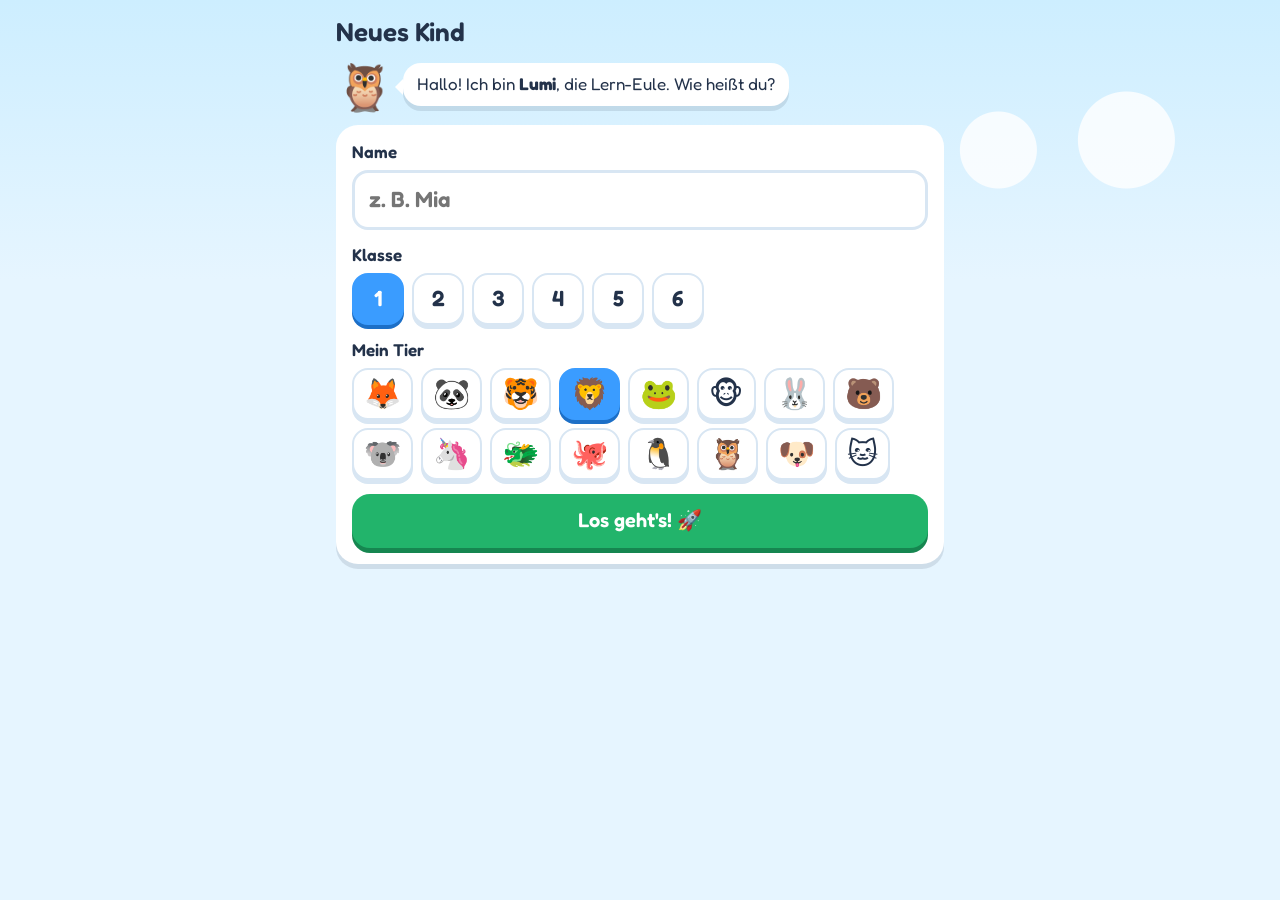
==== index.html @ e2deda5a "1.9.1: Rückgängig-Knopf unten rechts auf der Malfläche Co-Authored-By: Claude Opus 5.5 <noreply@anth" ====
<!doctype html><html lang="de"><head><meta charset="utf-8">
<meta name="viewport" content="width=device-width,initial-scale=1,viewport-fit=cover">
<title>Lern-App Klasse 1–6</title>
<meta name="description" content="Buchstaben, Zahlen, Rechnen, Schreiben und Sprechen lernen – für Kinder der Klassen 1 bis 6.">
<meta name="theme-color" content="#3a9cff">
<meta name="mobile-web-app-capable" content="yes"><meta name="apple-mobile-web-app-capable" content="yes">
<meta name="apple-mobile-web-app-title" content="Lern-App">
<link rel="manifest" href="manifest.webmanifest"><link rel="icon" href="icons/icon-192.png"><link rel="apple-touch-icon" href="icons/apple-touch-icon.png">
<link rel="preconnect" href="https://fonts.googleapis.com"><link rel="preconnect" href="https://fonts.gstatic.com" crossorigin>
<link rel="stylesheet" href="https://fonts.googleapis.com/css2?family=Andika:wght@400;700&family=Fredoka:wght@400;500;600;700&display=swap">
<style>
:root {
  --bg: #e6f5ff; --bg2: #fff7e8; --ink: #23324a; --muted: #6a7a91; --card: #ffffff; --line: #d8e6f3;
  --ok: #22b46b; --okbg: #dcf8e8; --bad: #f2554f; --badbg: #ffe3e1;
  --coral: #ff7a6b; --sun: #ffbf1f; --mint: #1fbf9f; --lav: #9a78ff; --sky: #3a9cff; --org: #ff9532; --pink: #ff64ab; --grn: #5ec94d;
  --r: 22px; --sh: 0 5px 0 rgba(35, 50, 74, .12);
  color-scheme: light;
}
* { box-sizing: border-box; -webkit-tap-highlight-color: transparent; }
html, body { margin: 0; min-height: 100%; }
body {
  font-family: "Fredoka", system-ui, sans-serif; color: var(--ink); font-size: 18px; line-height: 1.35;
  background: var(--bg);
  background-image: radial-gradient(circle at 78% 150px, rgba(255,255,255,.8) 0 38px, transparent 39px), radial-gradient(circle at 88% 140px, rgba(255,255,255,.8) 0 48px, transparent 49px), linear-gradient(#cdeeff, var(--bg) 280px);
  background-repeat: no-repeat; overscroll-behavior-y: contain;
}
button { font: inherit; color: inherit; border: 0; background: none; cursor: pointer; touch-action: manipulation; }
input, select { font: inherit; color: inherit; }
[hidden] { display: none !important; }
.wrap { max-width: 640px; margin: 0 auto; padding: 14px 16px 90px; }
h1, h2, h3 { margin: 0; font-weight: 600; line-height: 1.15; }
h1 { font-size: 30px; } h2 { font-size: 24px; } h3 { font-size: 19px; }
.muted { color: var(--muted); font-size: 15px; }
.row { display: flex; align-items: center; gap: 10px; }
.sp { flex: 1; }
.card { background: var(--card); border-radius: var(--r); box-shadow: var(--sh); padding: 16px; }
.btn { display: inline-flex; align-items: center; justify-content: center; gap: 8px; min-height: 54px; padding: 0 22px; border-radius: 18px; font-weight: 600; font-size: 20px;
  background: var(--sky); color: #fff; box-shadow: 0 5px 0 #1c6fc7; transition: transform .08s; }
.btn:active { transform: translateY(4px); box-shadow: 0 1px 0 #1c6fc7; }
.btn.green { background: var(--ok); box-shadow: 0 5px 0 #168650; }
.btn.orange { background: var(--org); box-shadow: 0 5px 0 #c96a10; }
.btn.ghost { background: #fff; color: var(--ink); box-shadow: 0 5px 0 var(--line); border: 2px solid var(--line); }
.btn.small { min-height: 42px; font-size: 16px; padding: 0 14px; border-radius: 14px; }
.btn.wide { width: 100%; }
.btn[disabled] { opacity: .45; }
.icon-btn { width: 46px; height: 46px; border-radius: 15px; background: #fff; box-shadow: 0 4px 0 var(--line); font-size: 22px; display: grid; place-items: center; flex: none; }
.icon-btn:active { transform: translateY(3px); box-shadow: 0 1px 0 var(--line); }

/* ---------- Kopf ---------- */
.top { display: flex; align-items: center; gap: 12px; margin-bottom: 14px; }
.ava { width: 58px; height: 58px; border-radius: 20px; background: #fff; box-shadow: var(--sh); display: grid; place-items: center; font-size: 36px; flex: none; }
.hello b { font-size: 24px; display: block; font-weight: 600; }
.pill { display: inline-flex; align-items: center; gap: 5px; background: #fff; border-radius: 99px; padding: 4px 12px; font-size: 15px; font-weight: 500; box-shadow: 0 3px 0 var(--line); }
.stats { display: grid; grid-template-columns: repeat(3, 1fr); gap: 10px; margin-bottom: 16px; }
.stat { background: #fff; border-radius: 18px; box-shadow: var(--sh); padding: 10px 8px; text-align: center; }
.stat b { display: block; font-size: 24px; font-weight: 600; }
.stat span { font-size: 13px; color: var(--muted); }
.goal { height: 12px; border-radius: 99px; background: #eef3f8; overflow: hidden; margin-top: 6px; }
.goal i { display: block; height: 100%; background: linear-gradient(90deg, var(--sun), var(--org)); border-radius: 99px; }

.mascot { display: flex; gap: 10px; align-items: flex-start; margin: 4px 0 16px; }
.mascot .owl { font-size: 46px; line-height: 1; flex: none; animation: bob 2.4s ease-in-out infinite; }
.bubble { background: #fff; border-radius: 18px; padding: 10px 14px; box-shadow: var(--sh); position: relative; font-size: 17px; }
.bubble:before { content: ""; position: absolute; left: -8px; top: 16px; border: 8px solid transparent; border-right-color: #fff; border-left: 0; }
@keyframes bob { 50% { transform: translateY(-5px) rotate(-4deg); } }

.today { display: flex; align-items: center; gap: 14px; width: 100%; text-align: left; background: linear-gradient(120deg, #ffd34d, #ff9f43); color: #4a2a00;
  border-radius: var(--r); padding: 14px 16px; box-shadow: 0 6px 0 #d97a1b; margin-bottom: 18px; }
.today .ic { font-size: 44px; }
.today b { font-size: 21px; display: block; font-weight: 600; }
.today:active { transform: translateY(4px); box-shadow: 0 2px 0 #d97a1b; }

.tiles { display: grid; grid-template-columns: 1fr 1fr; gap: 14px; }
.tile { --c: var(--sky); position: relative; text-align: left; background: var(--c); color: #fff; border-radius: 24px; padding: 14px; min-height: 128px;
  display: flex; flex-direction: column; justify-content: space-between; box-shadow: 0 6px 0 color-mix(in srgb, var(--c) 68%, #000); overflow: hidden; }
.tile:active { transform: translateY(4px); box-shadow: 0 2px 0 color-mix(in srgb, var(--c) 68%, #000); }
.tile .ic { font-size: 42px; line-height: 1; filter: drop-shadow(0 2px 0 rgba(0, 0, 0, .12)); }
.tile b { font-size: 20px; font-weight: 600; text-shadow: 0 1px 0 rgba(0, 0, 0, .15); }
.tile small { font-size: 14px; opacity: .95; display: block; }
.tile .badge { position: absolute; top: 10px; right: 10px; background: #fff; color: var(--bad); font-weight: 700; border-radius: 99px; min-width: 28px; height: 28px; display: grid; place-items: center; font-size: 15px; padding: 0 6px; }
.tile.faded { opacity: .55; }
.c-coral { --c: var(--coral); } .c-sun { --c: var(--sun); } .c-mint { --c: var(--mint); } .c-lav { --c: var(--lav); } .c-sky { --c: var(--sky); } .c-org { --c: var(--org); } .c-pink { --c: var(--pink); } .c-grn { --c: var(--grn); }
.c-sun b, .c-sun small { color: #5a3d00; text-shadow: none; }
.sec { margin: 22px 0 10px; display: flex; align-items: center; gap: 8px; }

/* ---------- Lektionsliste ---------- */
.head { display: flex; align-items: center; gap: 12px; margin-bottom: 14px; }
.head .t { font-size: 26px; font-weight: 600; flex: 1; }
.chips { display: flex; gap: 8px; overflow-x: auto; padding: 2px 2px 8px; margin-bottom: 8px; scrollbar-width: none; }
.chip { flex: none; padding: 8px 14px; border-radius: 99px; background: #fff; font-weight: 500; font-size: 16px; box-shadow: 0 3px 0 var(--line); }
.chip[aria-pressed="true"] { background: var(--ink); color: #fff; box-shadow: 0 3px 0 #000; }
.units { display: grid; gap: 12px; }
.unit { display: flex; align-items: center; gap: 14px; background: #fff; border-radius: 20px; padding: 12px 14px; box-shadow: var(--sh); text-align: left; width: 100%; border-left: 8px solid var(--c, var(--sky)); }
.unit:active { transform: translateY(3px); box-shadow: 0 2px 0 rgba(35, 50, 74, .12); }
.unit .ic { font-size: 34px; width: 48px; text-align: center; flex: none; }
.unit .n { font-weight: 600; font-size: 18px; display: block; }
.unit .stars { font-size: 18px; letter-spacing: 1px; }
.unit .due { font-size: 13px; color: var(--org); font-weight: 600; }
.stars .off { filter: grayscale(1); opacity: .3; }

/* ---------- Übungs-Bildschirm ---------- */
#ses { position: fixed; inset: 0; z-index: 20; background: var(--bg2); display: flex; flex-direction: column; overflow: hidden; }
.ses-top { display: flex; align-items: center; gap: 12px; padding: 12px 16px 6px; max-width: 640px; width: 100%; margin: 0 auto; }
.track { flex: 1; height: 20px; background: #fff; border-radius: 99px; box-shadow: inset 0 2px 0 rgba(0, 0, 0, .06); position: relative; }
.track i { position: absolute; left: 0; top: 0; bottom: 0; border-radius: 99px; background: linear-gradient(90deg, var(--grn), var(--mint)); transition: width .4s; }
.track span { position: absolute; top: 50%; transform: translate(-50%, -55%); font-size: 26px; transition: left .4s; }
.ses-body { flex: 1; overflow-y: auto; padding: 8px 16px 140px; max-width: 640px; width: 100%; margin: 0 auto; }
.qcard { background: #fff; border-radius: 26px; box-shadow: var(--sh); padding: 16px; text-align: center; position: relative; margin-bottom: 16px; }
.qtext { font-size: 22px; font-weight: 500; padding: 0 44px; min-height: 46px; display: flex; align-items: center; justify-content: center; }
.qtext.calc { font-size: 40px; font-weight: 600; letter-spacing: 1px; padding: 6px 44px; }
.say-btn { position: absolute; top: 10px; right: 10px; width: 46px; height: 46px; border-radius: 50%; background: var(--sky); color: #fff; font-size: 22px; box-shadow: 0 4px 0 #1c6fc7; display: grid; place-items: center; }
.say-btn:active { transform: translateY(3px); box-shadow: 0 1px 0 #1c6fc7; }
.v-big { font-family: "Andika", "Fredoka", sans-serif; font-size: 64px; font-weight: 700; line-height: 1.1; margin: 8px 0; }
.v-word { font-family: "Andika", "Fredoka", sans-serif; font-size: 36px; font-weight: 700; margin: 8px 0; line-height: 1.25; }
.v-word b { color: var(--org); text-decoration: underline; text-decoration-thickness: 3px; }
.v-emo { font-size: 92px; line-height: 1.1; margin: 6px 0; }
.v-cap { font-size: 22px; font-weight: 600; color: var(--muted); }
.qbox { display: inline-block; min-width: 1.1em; padding: 0 .12em; border: 3px dashed var(--sky); border-radius: 10px; color: var(--sky); line-height: 1.1; }
.v-count { display: flex; flex-wrap: wrap; justify-content: center; gap: 4px 16px; font-size: 40px; margin: 8px 0; }
.v-count .grp { white-space: nowrap; }
.v-field { display: inline-grid; gap: 6px; padding: 10px; background: #f3f7fb; border-radius: 16px; margin: 8px 0; }
.f-row { display: flex; gap: 5px; }
.f-row i { width: 24px; height: 24px; border-radius: 50%; border: 2px solid #c6d4e3; background: #fff; }
.f-row i.on { background: var(--coral); border-color: #d95b4d; }
.f-row i.gap { margin-left: 10px; }
.v-tens { display: flex; flex-wrap: wrap; justify-content: center; align-items: flex-end; gap: 6px; margin: 10px 0; }
.v-tens u { width: 70px; height: 70px; background: var(--lav); border-radius: 4px; background-image: linear-gradient(rgba(255,255,255,.45) 1px, transparent 1px), linear-gradient(90deg, rgba(255,255,255,.45) 1px, transparent 1px); background-size: 7px 7px; }
.v-tens b { width: 10px; height: 70px; background: var(--sky); border-radius: 3px; background-image: linear-gradient(rgba(255,255,255,.6) 1px, transparent 1px); background-size: 10px 7px; }
.v-tens .ones { display: grid; grid-template-columns: repeat(3, 12px); gap: 3px; margin-left: 8px; }
.v-tens .ones i { width: 12px; height: 12px; background: var(--coral); border-radius: 2px; }
.v-pics { font-size: 27px; display: flex; align-items: center; justify-content: center; flex-wrap: wrap; gap: 6px; margin: 8px 0; }
.v-pics span { white-space: nowrap; }
.v-pics em { font-style: normal; font-weight: 700; font-size: 36px; color: var(--sky); }
.v-pics s { text-decoration: none; position: relative; opacity: .35; }
.v-pics s:after { content: ""; position: absolute; left: 0; right: 0; top: 50%; border-top: 4px solid var(--bad); transform: rotate(-12deg); }
.v-house { display: inline-block; margin: 8px 0; }
.v-house .roof { width: 188px; height: 74px; background: var(--coral); clip-path: polygon(50% 0, 100% 100%, 0 100%); display: flex; align-items: flex-end; justify-content: center; padding-bottom: 6px; color: #fff; font-size: 34px; font-weight: 700; margin: 0 auto; }
.v-house .rooms { display: grid; grid-template-columns: 1fr 1fr; width: 172px; margin: 0 auto; border: 4px solid var(--coral); border-top: 0; background: #fff; font-size: 34px; font-weight: 600; }
.v-house .rooms span { padding: 10px; }
.v-house .rooms span:first-child { border-right: 4px solid var(--coral); }
.v-clock { width: 200px; height: 200px; margin: 6px auto; display: block; }
.v-clock .face { fill: #fff; stroke: var(--sky); stroke-width: 3; }
.v-clock .ticks line { stroke: #9bb0c6; stroke-width: 1; }
.v-clock .nums text { font-size: 10px; font-weight: 600; text-anchor: middle; fill: var(--ink); font-family: "Fredoka", sans-serif; }
.v-clock .hh { stroke: var(--coral); stroke-width: 4.5; stroke-linecap: round; }
.v-clock .mh { stroke: var(--sky); stroke-width: 3; stroke-linecap: round; }
.v-clock .pin { fill: var(--ink); }
.v-frac { width: 150px; height: 150px; margin: 6px auto; display: block; }
.v-frac path, .v-frac circle { fill: #fff; stroke: var(--ink); stroke-width: 1.5; }
.v-frac .on { fill: var(--sun); }
.v-col { margin: 8px auto; border-collapse: collapse; font-size: 36px; font-weight: 600; font-variant-numeric: tabular-nums; }
.v-col td { width: 36px; height: 46px; text-align: center; border: 1px solid #e3ecf5; }
.v-col td.op { color: var(--sky); border: 0; }
.v-col tr.line td { border-top: 4px solid var(--ink); color: var(--sky); }
.v-rect { width: 240px; max-width: 100%; margin: 4px auto; display: block; }
.v-rect rect { fill: #dff1ff; stroke: var(--sky); stroke-width: 3; }
.v-rect text { font-size: 14px; text-anchor: middle; fill: var(--ink); font-family: "Fredoka", sans-serif; font-weight: 600; }
.frac { display: inline-flex; flex-direction: column; vertical-align: middle; text-align: center; line-height: 1; margin: 0 .25em; font-size: .8em; }
.frac i { font-style: normal; padding: 0 .15em; }
.frac i:first-child { border-bottom: .09em solid currentColor; padding-bottom: .05em; }

.opts { display: grid; grid-template-columns: 1fr 1fr; gap: 12px; }
.opt { background: #fff; border-radius: 20px; min-height: 78px; padding: 10px; font-size: 26px; font-weight: 600; box-shadow: 0 5px 0 var(--line); border: 3px solid var(--line); position: relative; }
.opt:active { transform: translateY(3px); box-shadow: 0 2px 0 var(--line); }
.opts.big .opt { font-family: "Andika", "Fredoka", sans-serif; font-size: 40px; min-height: 92px; }
.opts.emoji .opt { font-size: 56px; min-height: 104px; }
.opts.word .opt { font-size: 21px; }
.opts.n2 { grid-template-columns: 1fr 1fr; }
.opts.n3 { grid-template-columns: 1fr 1fr 1fr; }
.opts.word.long { grid-template-columns: 1fr; }
.opt .lab { display: block; font-size: 14px; font-weight: 500; color: var(--muted); font-family: "Fredoka", sans-serif; }
.opt.ok { background: var(--okbg); border-color: var(--ok); box-shadow: 0 5px 0 var(--ok); }
.opt.bad { background: var(--badbg); border-color: var(--bad); box-shadow: 0 5px 0 var(--bad); animation: shake .35s; }
.opt[disabled] { cursor: default; }
@keyframes shake { 25% { transform: translateX(-7px); } 75% { transform: translateX(7px); } }

/* Ziffernblock */
.ans { background: #fff; border-radius: 20px; min-height: 72px; font-size: 42px; font-weight: 600; display: flex; align-items: center; justify-content: center; border: 3px solid var(--line); margin-bottom: 12px; letter-spacing: 2px; }
.ans.ok { border-color: var(--ok); background: var(--okbg); } .ans.bad { border-color: var(--bad); background: var(--badbg); animation: shake .35s; }
.ans .ph { color: #c3cfdc; }
.pad { display: grid; grid-template-columns: repeat(3, 1fr); gap: 10px; }
.pad button { background: #fff; border-radius: 18px; height: 62px; font-size: 30px; font-weight: 600; box-shadow: 0 5px 0 var(--line); border: 2px solid var(--line); }
.pad button:active { transform: translateY(3px); box-shadow: 0 2px 0 var(--line); }
.pad .go { background: var(--ok); color: #fff; border-color: var(--ok); box-shadow: 0 5px 0 #168650; }
.pad .fn { background: #f1f5fa; font-size: 24px; }
.mic { width: 92px; height: 92px; border-radius: 50%; background: var(--coral); color: #fff; font-size: 42px; box-shadow: 0 6px 0 #c6483c; display: grid; place-items: center; margin: 6px auto; }
.mic.small { width: 62px; height: 62px; font-size: 28px; margin: 0; box-shadow: 0 4px 0 #c6483c; }
.mic.on { animation: pulse 1s infinite; background: var(--bad); }
@keyframes pulse { 0% { box-shadow: 0 0 0 0 rgba(242, 85, 79, .5); } 100% { box-shadow: 0 0 0 22px rgba(242, 85, 79, 0); } }
.heard { text-align: center; min-height: 28px; color: var(--muted); font-size: 18px; margin: 6px 0; }
.heard b { color: var(--ink); }
.link { color: var(--sky); text-decoration: underline; font-weight: 500; padding: 8px; display: block; margin: 4px auto; font-size: 16px; }
.textin { width: 100%; font-size: 30px; padding: 12px 16px; border-radius: 18px; border: 3px solid var(--line); text-align: center; font-family: "Andika", "Fredoka", sans-serif; background: #fff; }
.textin:focus { outline: none; border-color: var(--sky); }
.diff { font-family: "Andika", "Fredoka", sans-serif; font-size: 26px; }
.diff .x { background: var(--badbg); color: var(--bad); border-radius: 4px; }

/* Schreibfläche */
.padwrap { background: #fff; border-radius: 24px; box-shadow: var(--sh); padding: 6px; position: relative; }
canvas.draw { width: 100%; height: min(58vh, 330px); display: block; touch-action: none; border-radius: 18px; }
.padbar { display: flex; gap: 10px; justify-content: center; margin-top: 12px; flex-wrap: wrap; }
.tstars { font-size: 34px; text-align: center; }

/* Rückmeldung */
.fb { position: fixed; left: 0; right: 0; bottom: 0; z-index: 25; padding: 14px 16px calc(16px + env(safe-area-inset-bottom, 0px)); border-radius: 26px 26px 0 0;
  box-shadow: 0 -4px 20px rgba(0, 0, 0, .12); transform: translateY(110%); transition: transform .25s, visibility .25s; background: #fff; visibility: hidden; }
.fb.show { transform: none; visibility: visible; }
.fb.ok { background: var(--okbg); } .fb.bad { background: var(--badbg); } .fb.try { background: #fff4d6; }
.fb-in { max-width: 640px; margin: 0 auto; display: flex; flex-direction: column; gap: 10px; }
.fb .msg { display: flex; gap: 10px; align-items: center; font-size: 21px; font-weight: 600; }
.fb .msg .owl { font-size: 40px; }
.fb .sub { font-size: 17px; font-weight: 500; color: var(--ink); }
.fb .sol { font-family: "Andika", "Fredoka", sans-serif; font-size: 28px; font-weight: 700; }
.fb.ok .msg { color: #127a47; } .fb.bad .msg { color: #b8312b; } .fb.try .msg { color: #9a5b00; }

/* Ergebnis */
.result { text-align: center; padding-top: 20px; }
.result .big-stars { font-size: 64px; letter-spacing: 6px; margin: 10px 0; }
.result .big-stars span { display: inline-block; animation: pop .5s backwards; }
.result .big-stars span:nth-child(2) { animation-delay: .2s; } .result .big-stars span:nth-child(3) { animation-delay: .4s; }
@keyframes pop { 0% { transform: scale(0) rotate(-40deg); } 70% { transform: scale(1.3); } }
.sticker-new { font-size: 80px; animation: pop .6s .6s backwards; }
.confetti { position: fixed; inset: 0; pointer-events: none; z-index: 40; overflow: hidden; }
.confetti span { position: absolute; top: -40px; font-size: 26px; animation: fall linear forwards; }
@keyframes fall { to { transform: translateY(110vh) rotate(540deg); } }

/* Fortschritt */
.bar { height: 14px; background: #eef3f8; border-radius: 99px; overflow: hidden; }
.bar i { display: block; height: 100%; border-radius: 99px; background: var(--c, var(--grn)); }
.prog-area { display: grid; gap: 6px; padding: 12px 0; border-bottom: 2px dashed var(--line); }
.prog-area:last-child { border-bottom: 0; }
.lgrid { display: grid; grid-template-columns: repeat(auto-fill, minmax(40px, 1fr)); gap: 6px; }
.lgrid span { aspect-ratio: 1; border-radius: 12px; display: grid; place-items: center; font-weight: 600; font-size: 20px; background: #eef3f8; color: #9aabbd; font-family: "Andika", "Fredoka", sans-serif; }
.lgrid span.l1 { background: #fff1c2; color: #8a6200; } .lgrid span.l2 { background: #c9f2d9; color: #13703f; } .lgrid span.l3 { background: var(--ok); color: #fff; }
.lgrid span.w { box-shadow: inset 0 0 0 3px var(--bad); }
.x1 { display: grid; grid-template-columns: 26px repeat(10, 1fr); gap: 3px; font-size: 12px; text-align: center; }
.x1 b { font-weight: 600; color: var(--muted); display: grid; place-items: center; }
.x1 span { aspect-ratio: 1; border-radius: 6px; background: #eef3f8; display: grid; place-items: center; color: #9aabbd; }
.x1 span.l1 { background: #fff1c2; color: #8a6200; } .x1 span.l2 { background: #c9f2d9; color: #13703f; } .x1 span.l3 { background: var(--ok); color: #fff; } .x1 span.w { background: var(--badbg); color: var(--bad); }
.legend { display: flex; flex-wrap: wrap; gap: 10px; font-size: 13px; color: var(--muted); margin-top: 8px; }
.legend i { display: inline-block; width: 12px; height: 12px; border-radius: 4px; vertical-align: -1px; margin-right: 4px; }
.album { display: grid; grid-template-columns: repeat(auto-fill, minmax(48px, 1fr)); gap: 8px; font-size: 34px; text-align: center; }
.album span { aspect-ratio: 1; display: grid; place-items: center; background: #fff8e6; border-radius: 14px; }
.album span.no { background: #eef3f8; font-size: 20px; color: #b4c2d1; }
.week { display: flex; align-items: flex-end; gap: 8px; height: 110px; }
.week div { flex: 1; text-align: center; font-size: 12px; color: var(--muted); display: flex; flex-direction: column; justify-content: flex-end; height: 100%; }
.week div i { display: block; background: var(--sky); border-radius: 8px 8px 3px 3px; min-height: 4px; margin-bottom: 4px; }
.week div.t i { background: var(--org); }

/* Malen */
.paint-tools { display: flex; flex-wrap: wrap; gap: 8px; margin: 10px 0; align-items: center; }
.sw { width: 40px; height: 40px; border-radius: 50%; border: 3px solid #fff; box-shadow: 0 2px 0 var(--line), 0 0 0 2px var(--line); }
.sw[aria-pressed="true"] { box-shadow: 0 0 0 3px var(--ink); transform: scale(1.1); }
.tool { min-width: 44px; height: 44px; border-radius: 14px; background: #fff; box-shadow: 0 3px 0 var(--line); font-size: 22px; padding: 0 8px; }
.tool[aria-pressed="true"] { background: var(--ink); color: #fff; }
canvas.paint { width: 100%; height: 50vh; background: #fff; border-radius: 20px; box-shadow: var(--sh); touch-action: none; display: block; }
.gallery { display: grid; grid-template-columns: repeat(3, 1fr); gap: 10px; }
.gallery figure { margin: 0; position: relative; }
.gallery img { width: 100%; border-radius: 14px; box-shadow: var(--sh); display: block; background: #fff; }
.gallery button { position: absolute; top: 4px; right: 4px; background: #fff; border-radius: 50%; width: 30px; height: 30px; font-size: 14px; }

/* Profile */
.who { display: grid; grid-template-columns: repeat(auto-fill, minmax(140px, 1fr)); gap: 14px; }
.who button { background: #fff; border-radius: 24px; box-shadow: var(--sh); padding: 18px 10px; display: flex; flex-direction: column; align-items: center; gap: 6px; }
.who button:active { transform: translateY(3px); }
.who .e { font-size: 58px; line-height: 1; }
.who b { font-size: 20px; font-weight: 600; }
.who .add { border: 3px dashed var(--line); box-shadow: none; background: transparent; color: var(--muted); }
.form { display: grid; gap: 14px; }
.form label { font-weight: 600; font-size: 17px; display: grid; gap: 6px; }
.form input[type=text] { font-size: 22px; padding: 12px 14px; border-radius: 16px; border: 3px solid var(--line); background: #fff; }
.seg { display: flex; flex-wrap: wrap; gap: 8px; }
.seg button { min-width: 52px; height: 52px; border-radius: 16px; background: #fff; font-size: 22px; font-weight: 600; box-shadow: 0 4px 0 var(--line); border: 2px solid var(--line); padding: 0 10px; }
.seg button[aria-pressed="true"] { background: var(--sky); color: #fff; border-color: var(--sky); box-shadow: 0 4px 0 #1c6fc7; }
.avas button { font-size: 30px; }
.set-row { display: flex; align-items: center; justify-content: space-between; gap: 12px; padding: 12px 0; border-bottom: 1px solid var(--line); }
.set-row:last-child { border-bottom: 0; }
.set-row select { max-width: 60%; padding: 8px; border-radius: 12px; border: 2px solid var(--line); background: #fff; font-size: 15px; }
.switch { width: 58px; height: 34px; border-radius: 99px; background: #cdd8e4; position: relative; flex: none; }
.switch:after { content: ""; position: absolute; top: 4px; left: 4px; width: 26px; height: 26px; border-radius: 50%; background: #fff; transition: left .15s; }
.switch[aria-pressed="true"] { background: var(--ok); }
.switch[aria-pressed="true"]:after { left: 28px; }

#toast { position: fixed; left: 50%; bottom: 24px; transform: translateX(-50%); background: var(--ink); color: #fff; padding: 12px 18px; border-radius: 16px; z-index: 60; font-size: 16px; max-width: 90vw; text-align: center; }
.note { background: #fff4d6; border-radius: 16px; padding: 10px 14px; font-size: 15px; }
@media (max-width: 380px) {
  .tile { min-height: 116px; } .tile b { font-size: 18px; } .opts.big .opt { font-size: 34px; } .v-big { font-size: 54px; } .qtext.calc { font-size: 34px; }
}
@media (prefers-reduced-motion: reduce) { * { animation: none !important; transition: none !important; } }

/* Frage-Fenster */
.modal { position: fixed; inset: 0; z-index: 70; background: rgba(35, 50, 74, .45); display: grid; place-items: center; padding: 20px; animation: fadein .15s; }
.modal-box { background: #fff; border-radius: 26px; padding: 20px; width: min(360px, 100%); text-align: center; box-shadow: 0 10px 30px rgba(0, 0, 0, .25); }
.modal-msg { font-size: 22px; font-weight: 600; margin: 4px 0 8px; }
.modal-msg small { font-size: 16px; font-weight: 500; color: var(--muted); }
.modal .padbar { flex-wrap: nowrap; }
.modal .btn { flex: 1; padding: 0 10px; font-size: 18px; }
@keyframes fadein { from { opacity: 0; } }
.gallery button.exp { top: auto; bottom: 4px; }
.gallery button.shr { top: auto; bottom: 4px; right: 38px; }
.paint-main { display: grid; grid-template-columns: 1fr auto; gap: 8px; margin-bottom: 6px; }
.paint-main .btn { padding: 0 8px; font-size: 17px; min-height: 50px; white-space: nowrap; }
.btn.wa { background: #25d366; box-shadow: 0 5px 0 #179e4a; }
.tool.wide { padding: 0 12px; font-size: 16px; font-weight: 600; }
.sizes { display: inline-flex; gap: 8px; }
.tool i { display: inline-block; border-radius: 50%; background: currentColor; vertical-align: middle; }
.paint-main.two { grid-template-columns: 1fr 1fr; }
canvas.paint { height: 62vh; background: #dfe8f2; }
/* ganzer Bildschirm */
.pf { position: fixed; inset: 0; display: flex; flex-direction: column; background: #dfe8f2; z-index: 15; }
.pf-bar { background: #fff; box-shadow: 0 2px 8px rgba(0, 0, 0, .12); padding: 6px 8px 4px; padding-top: calc(6px + env(safe-area-inset-top, 0px)); }
.pf-row { display: flex; gap: 6px; overflow-x: auto; scrollbar-width: none; padding: 2px 0 6px; align-items: center; }
.pf-row .sw { width: 34px; height: 34px; flex: none; }
.pf-row .tool { flex: none; min-width: 40px; height: 40px; }
.pf-hint { font-size: 13px; padding: 0 2px; }
.pf-hint .tool { min-width: 34px; height: 34px; }
canvas.paint.full { flex: 1; width: 100%; height: auto; min-height: 0; border-radius: 0; box-shadow: none; }
body.noscroll { overflow: hidden; }
/* Ausmalbilder-Auswahl */
.tpl-box { width: min(560px, 100%); max-height: 88vh; display: flex; flex-direction: column; text-align: left; }
.tpl-grid { display: grid; grid-template-columns: repeat(auto-fill, minmax(92px, 1fr)); gap: 10px; overflow-y: auto; padding: 10px 2px 4px; }
.tpl-grid button { background: #fff; border: 2px solid var(--line); border-radius: 16px; padding: 6px; display: flex; flex-direction: column; align-items: center; gap: 2px; }
.tpl-grid svg { width: 100%; height: auto; aspect-ratio: 3 / 4; display: block; }
.tpl-grid small { font-size: 13px; font-weight: 600; }
.tpl-grid .blank { font-size: 46px; aspect-ratio: 3 / 4; display: grid; place-items: center; width: 100%; }
/* Rückgängig-Knopf unten rechts auf der Malfläche */
.paint-wrap { position: relative; }
.pf-undo { position: absolute; right: 12px; bottom: 12px; z-index: 2; background: var(--org); color: #fff; font-weight: 600; font-size: 18px; padding: 10px 16px; border-radius: 16px; box-shadow: 0 4px 0 #c96a10; }
.pf-undo:active { transform: translateY(3px); box-shadow: 0 1px 0 #c96a10; }
.pf .pf-undo { position: fixed; bottom: calc(16px + env(safe-area-inset-bottom, 0px)); right: 16px; }
body.noscroll #toast { bottom: 90px; }
</style>
<script>if("serviceWorker" in navigator){var hadSW=!!navigator.serviceWorker.controller,reloaded=false;navigator.serviceWorker.addEventListener("controllerchange",function(){if(hadSW&&!reloaded){reloaded=true;location.reload()}});addEventListener("load",function(){navigator.serviceWorker.register("sw.js",{updateViaCache:"none"}).then(function(r){r.update()}).catch(function(){})});document.addEventListener("visibilitychange",function(){if(document.visibilityState==="visible")navigator.serviceWorker.getRegistration().then(function(r){r&&r.update()})})}</script>
</head><body>
<div id="app"></div>
<div id="ses" hidden>
  <div class="ses-top">
    <button class="icon-btn" data-act="quit" aria-label="Übung beenden">✖️</button>
    <div class="track" id="sesTrack"></div>
    <span class="pill" id="sesCount">1/10</span>
  </div>
  <div class="ses-body" id="sesBody"></div>
</div>
<div class="fb" id="fb"></div>
<div id="toast" hidden></div>
<script>
/* ======================= INHALTE =======================
   Alles, was die Kinder lernen. Neue Wörter/Aufgaben einfach hier ergänzen.
   Trennzeichen: | zwischen Feldern, ; zwischen Auswahl-Möglichkeiten, , zwischen Alternativen. */

/* Anlaute: Buchstabe → Bilder, die damit anfangen */
const ANL = {
  A: "🐒 Affe,🍎 Apfel,🐜 Ameise,🍍 Ananas", B: "🍌 Banane,🌳 Baum,🐝 Biene,🐻 Bär,📖 Buch", C: "🤡 Clown,💻 Computer,🤠 Cowboy",
  D: "🦕 Dino,🐉 Drache,🐬 Delfin,🥫 Dose", E: "🦆 Ente,🐘 Elefant,🍓 Erdbeere,🌍 Erde", F: "🐟 Fisch,🦊 Fuchs,🐸 Frosch,🔥 Feuer,🚲 Fahrrad",
  G: "🦒 Giraffe,🥒 Gurke,🎁 Geschenk,🎸 Gitarre,👻 Gespenst", H: "🐕 Hund,🏠 Haus,🐇 Hase,🎩 Hut,❤️ Herz", I: "🦔 Igel,🏝️ Insel",
  J: "🧥 Jacke,🪀 Jojo,🐆 Jaguar", K: "🐈 Katze,🐄 Kuh,🧀 Käse,👑 Krone,🍰 Kuchen", L: "🦁 Löwe,🦙 Lama,🥄 Löffel,🚂 Lok",
  M: "🐁 Maus,🌙 Mond,🥕 Möhre,🌽 Mais,🥛 Milch", N: "👃 Nase,🍝 Nudeln,🦏 Nashorn,🥜 Nuss", O: "👵 Oma,👂 Ohr,🍊 Orange,🐙 Oktopus",
  P: "🐎 Pferd,🐧 Pinguin,🍄 Pilz,🍕 Pizza,🐼 Panda", Q: "🟩 Quadrat", R: "🚀 Rakete,🌈 Regenbogen,🤖 Roboter,🌹 Rose",
  S: "☀️ Sonne,🛋️ Sofa,🧦 Socke,🥗 Salat", T: "🐅 Tiger,🍅 Tomate,🧸 Teddy,🥁 Trommel", U: "🛸 Ufo,⏰ Uhr,🚇 U-Bahn",
  V: "🐦 Vogel,🌋 Vulkan,🏺 Vase", W: "🐋 Wal,☁️ Wolke,🐺 Wolf,🎲 Würfel", Y: "🧘 Yoga", Z: "🦓 Zebra,🍋 Zitrone,🚆 Zug,🦷 Zahn,⛺ Zelt"
};
const LETTER_GROUPS = ["AEIOU", "MLSN", "RTDH", "FWBP", "GKZJ", "CVQXY"];

/* Laute am Wortanfang (au, ei, eu, sch …) */
const LAUTE = "🚗 Auto|au,👁️ Auge|au,🍦 Eis|ei,🥚 Ei|ei,🦉 Eule|eu,💶 Euro|eu,🐑 Schaf|sch,✂️ Schere|sch,🐌 Schnecke|sch,⭐ Stern|st,🪑 Stuhl|st,🕷️ Spinne|sp,🪞 Spiegel|sp,🍳 Pfanne|pf,🩹 Pflaster|pf";

/* Umlaute und ß: Wort|fehlender Buchstabe|Bild */
const UML = "Bär|ä|🐻,Käse|ä|🧀,Löwe|ö|🦁,Löffel|ö|🥄,Tür|ü|🚪,Mütze|ü|🧢,Gemüse|ü|🥦,Brücke|ü|🌉,Fußball|ß|⚽,Straße|ß|🛣️,Füße|ß|🦶,Äpfel|Ä|🍎,Würfel|ü|🎲,Möhre|ö|🥕,Schlüssel|ü|🔑,Mäuse|ä|🐭,Bäume|ä|🌳,Schildkröte|ö|🐢,Blätter|ä|🍂";

/* Silben: Bild|Wort mit Silbenstrichen */
const SILB = "🍌|Ba-na-ne,🐘|E-le-fant,🐕|Hund,🏠|Haus,🐇|Ha-se,🍎|Ap-fel,🦒|Gi-raf-fe,🍅|To-ma-te,🚀|Ra-ke-te,🐟|Fisch,🦊|Fuchs,🌙|Mond,🐁|Maus,🥕|Möh-re,🦁|Lö-we,🐧|Pin-gu-in,🐙|Ok-to-pus,🦔|I-gel,🐝|Bie-ne,🌈|Re-gen-bo-gen,🤖|Ro-bo-ter,🍓|Erd-bee-re,🦓|Ze-bra,🍋|Zi-tro-ne,🐊|Kro-ko-dil,🦋|Schmet-ter-ling,🍉|Me-lo-ne,🎈|Luft-bal-lon,🐢|Schild-krö-te,🌻|Son-nen-blu-me,☀️|Son-ne,🚲|Fahr-rad,🧸|Ted-dy,🍕|Piz-za,🐸|Frosch,⭐|Stern,🐌|Schne-cke,🦉|Eu-le,🐄|Kuh,🐑|Schaf";

/* Reime: Paare (Bild Wort) */
const REIME = "🏠 Haus|🐁 Maus,🌹 Rose|👖 Hose,🐕 Hund|👄 Mund,🐈 Katze|🐾 Tatze,🐻 Bär|🌊 Meer,🐇 Hase|👃 Nase,🦔 Igel|🪞 Spiegel,🍞 Brot|⛵ Boot,🦵 Bein|🐷 Schwein,✋ Hand|🏖️ Sand,🐄 Kuh|👟 Schuh,🥚 Ei|🥣 Brei,💰 Geld|⛺ Zelt,🔔 Glocke|🧦 Socke";

/* Bilder-Wörter: Bild|Wort|Artikel|Mehrzahl|weitere richtige Antworten.  - = gibt es nicht */
const WORDS = {
  tiere: "🐶|Hund|der|Hunde|Hündchen,Welpe;🐱|Katze|die|Katzen|Kätzchen,Mieze,Kater;🐭|Maus|die|Mäuse|;🐰|Hase|der|Hasen|Kaninchen;🦊|Fuchs|der|Füchse|;🐻|Bär|der|Bären|Braunbär;🐼|Panda|der|Pandas|Pandabär;🐷|Schwein|das|Schweine|Ferkel;🐮|Kuh|die|Kühe|Rind;🐸|Frosch|der|Frösche|;🐵|Affe|der|Affen|;🐔|Huhn|das|Hühner|Henne;🐧|Pinguin|der|Pinguine|;🐦|Vogel|der|Vögel|;🐟|Fisch|der|Fische|;🐴|Pferd|das|Pferde|Pony;🦁|Löwe|der|Löwen|;🐘|Elefant|der|Elefanten|;🦒|Giraffe|die|Giraffen|;🐢|Schildkröte|die|Schildkröten|;🐝|Biene|die|Bienen|;🦋|Schmetterling|der|Schmetterlinge|;🐌|Schnecke|die|Schnecken|;🐑|Schaf|das|Schafe|;🦉|Eule|die|Eulen|;🦆|Ente|die|Enten|;🐍|Schlange|die|Schlangen|;🦓|Zebra|das|Zebras|;🐳|Wal|der|Wale|;🦔|Igel|der|Igel|",
  obst: "🍎|Apfel|der|Äpfel|;🍌|Banane|die|Bananen|;🍓|Erdbeere|die|Erdbeeren|;🍇|Trauben|die|-|Weintrauben,Traube;🍊|Orange|die|Orangen|Apfelsine,Mandarine;🍋|Zitrone|die|Zitronen|;🍐|Birne|die|Birnen|;🍒|Kirschen|die|-|Kirsche;🍉|Melone|die|Melonen|Wassermelone;🍍|Ananas|die|Ananas|;🥕|Möhre|die|Möhren|Karotte,Mohrrübe;🥒|Gurke|die|Gurken|;🍅|Tomate|die|Tomaten|;🌽|Mais|der|-|Maiskolben;🥦|Brokkoli|der|-|;🥔|Kartoffel|die|Kartoffeln|;🧅|Zwiebel|die|Zwiebeln|;🍄|Pilz|der|Pilze|;🥜|Erdnuss|die|Erdnüsse|Nuss;🍑|Pfirsich|der|Pfirsiche|",
  essen: "🍞|Brot|das|Brote|;🧀|Käse|der|-|;🥚|Ei|das|Eier|;🥛|Milch|die|-|;🍕|Pizza|die|Pizzen|;🍦|Eis|das|-|Eiscreme;🍰|Kuchen|der|Kuchen|Torte;🍪|Keks|der|Kekse|Plätzchen;🍝|Nudeln|die|-|Spaghetti,Nudel;🍫|Schokolade|die|-|;🥨|Brezel|die|Brezeln|;🍯|Honig|der|-|;🧃|Saft|der|Säfte|;🍭|Lutscher|der|Lutscher|Lolli;🍟|Pommes|die|-|Pommes frites;🥐|Croissant|das|Croissants|Hörnchen;🍔|Burger|der|Burger|Hamburger;🥞|Pfannkuchen|der|Pfannkuchen|Eierkuchen",
  fahr: "🚗|Auto|das|Autos|;🚌|Bus|der|Busse|;🚲|Fahrrad|das|Fahrräder|Rad;🚂|Zug|der|Züge|Lok,Eisenbahn,Lokomotive;✈️|Flugzeug|das|Flugzeuge|;🚀|Rakete|die|Raketen|;🚢|Schiff|das|Schiffe|;⛵|Segelboot|das|Segelboote|Boot;🚁|Hubschrauber|der|Hubschrauber|Helikopter;🚒|Feuerwehrauto|das|Feuerwehrautos|Feuerwehr;🚑|Krankenwagen|der|Krankenwagen|Rettungswagen;🚓|Polizeiauto|das|Polizeiautos|Polizei;🚜|Traktor|der|Traktoren|Trecker;🛴|Roller|der|Roller|Tretroller;🏍️|Motorrad|das|Motorräder|;🚚|Lastwagen|der|Lastwagen|LKW,Laster",
  haus: "🏠|Haus|das|Häuser|;🛏️|Bett|das|Betten|;🪑|Stuhl|der|Stühle|;🚪|Tür|die|Türen|;🛁|Badewanne|die|Badewannen|;🔑|Schlüssel|der|Schlüssel|;💡|Lampe|die|Lampen|Glühbirne;⏰|Wecker|der|Wecker|Uhr;📺|Fernseher|der|Fernseher|;☎️|Telefon|das|Telefone|;🧸|Teddy|der|Teddys|Teddybär,Kuscheltier;⚽|Ball|der|Bälle|Fußball;🎈|Luftballon|der|Luftballons|Ballon;🪁|Drachen|der|Drachen|;🧩|Puzzle|das|Puzzles|;🎁|Geschenk|das|Geschenke|Paket;🎲|Würfel|der|Würfel|;🥄|Löffel|der|Löffel|;🧹|Besen|der|Besen|",
  kleid: "👕|T-Shirt|das|T-Shirts|Shirt,Hemd;👖|Hose|die|Hosen|Jeans;👗|Kleid|das|Kleider|;🧦|Socken|die|-|Socke,Strümpfe;🧢|Mütze|die|Mützen|Kappe,Cap,Basecap;🧤|Handschuhe|die|-|Handschuh;🧣|Schal|der|Schals|;👟|Schuh|der|Schuhe|Turnschuh,Sneaker,Schuhe;🧥|Jacke|die|Jacken|Mantel;👓|Brille|die|Brillen|;👂|Ohr|das|Ohren|;👃|Nase|die|Nasen|;👁️|Auge|das|Augen|;👄|Mund|der|Münder|Lippen;✋|Hand|die|Hände|;🦶|Fuß|der|Füße|;🦵|Bein|das|Beine|;🦷|Zahn|der|Zähne|;💪|Arm|der|Arme|Muskel;🧠|Gehirn|das|Gehirne|Hirn",
  farb: "🔴|rot|-|-|;🔵|blau|-|-|;🟢|grün|-|-|;🟡|gelb|-|-|;🟠|orange|-|-|;🟣|lila|-|-|violett;⚫|schwarz|-|-|;⚪|weiß|-|-|;🟤|braun|-|-|;⭐|Stern|der|Sterne|;❤️|Herz|das|Herzen|;🔺|Dreieck|das|Dreiecke|;🟩|Quadrat|das|Quadrate|Viereck;⭕|Kreis|der|Kreise|Ring;🔷|Raute|die|Rauten|",
  natur: "☀️|Sonne|die|Sonnen|;🌙|Mond|der|Monde|;☁️|Wolke|die|Wolken|;🌧️|Regen|der|-|Regenwolke;⛈️|Gewitter|das|Gewitter|;❄️|Schneeflocke|die|Schneeflocken|Schnee;⛄|Schneemann|der|Schneemänner|;🌈|Regenbogen|der|Regenbögen|;🌳|Baum|der|Bäume|;🌲|Tannenbaum|der|Tannenbäume|Tanne;🌷|Tulpe|die|Tulpen|Blume;🌻|Sonnenblume|die|Sonnenblumen|;🍂|Blätter|die|-|Blatt,Laub;🌵|Kaktus|der|Kakteen|;⛰️|Berg|der|Berge|;🌊|Welle|die|Wellen|Meer;🔥|Feuer|das|Feuer|;💧|Tropfen|der|Tropfen|Wassertropfen;🌪️|Tornado|der|Tornados|Wirbelsturm;🌋|Vulkan|der|Vulkane|;🏝️|Insel|die|Inseln|",
  gefuehl: "😀|fröhlich|-|-|froh,glücklich,lachen,lustig;😢|traurig|-|-|weinen;😠|wütend|-|-|sauer,böse;😨|ängstlich|-|-|Angst,erschrocken;😴|müde|-|-|schlafen,schläfrig;😲|überrascht|-|-|erstaunt;🤒|krank|-|-|Fieber;😋|lecker|-|-|hungrig;🥶|kalt|-|-|frieren;🥵|heiß|-|-|warm,schwitzen;🤔|nachdenklich|-|-|überlegen,nachdenken;😍|verliebt|-|-|Liebe;😎|cool|-|-|lässig",
  berufe: "👩‍🚒|Feuerwehrfrau|die|-|Feuerwehrmann,Feuerwehr;👮|Polizist|der|-|Polizistin,Polizei;🧑‍⚕️|Arzt|der|-|Ärztin,Doktor;🧑‍🏫|Lehrerin|die|-|Lehrer;🧑‍🍳|Koch|der|-|Köchin;🧑‍🌾|Bäuerin|die|-|Bauer,Landwirt,Landwirtin;🧑‍🔧|Mechaniker|der|-|Mechanikerin,Handwerker;🧑‍🚀|Astronaut|der|-|Astronautin;🧑‍✈️|Pilotin|die|-|Pilot;🧑‍🎨|Maler|der|-|Malerin,Künstler,Künstlerin;🧑‍🎤|Sänger|der|-|Sängerin;👷|Bauarbeiter|der|-|Bauarbeiterin;🧙|Zauberer|der|-|Zauberin,Hexe;🧑‍🔬|Forscherin|die|-|Forscher,Wissenschaftler,Wissenschaftlerin",
  schule: "🎒|Schulranzen|der|-|Ranzen,Rucksack,Schultasche,Tornister;✏️|Bleistift|der|Bleistifte|Stift;🖍️|Wachsmalstift|der|Wachsmalstifte|Buntstift,Stift,Malstift;📏|Lineal|das|Lineale|;✂️|Schere|die|Scheren|;📕|Buch|das|Bücher|;📒|Heft|das|Hefte|;🖌️|Pinsel|der|Pinsel|;📐|Geodreieck|das|-|Dreieck;🧮|Rechenrahmen|der|-|Abakus,Rechenschieber;🏫|Schule|die|Schulen|;🔔|Glocke|die|Glocken|Klingel;🗑️|Mülleimer|der|-|Papierkorb,Mülltonne;🌍|Globus|der|Globen|Erde,Weltkugel;🖥️|Computer|der|Computer|Bildschirm,Monitor",
  zeichen: "🛑|Stoppschild|das|-|Stopp,Stop;🚦|Ampel|die|Ampeln|;🚸|Achtung Kinder|-|-|Kinder,Schulweg;⚠️|Achtung|-|-|Warnung,Vorsicht,Gefahr;♻️|Recycling|-|-|Mülltrennung,Wiederverwerten;🚭|Rauchen verboten|-|-|nicht rauchen;🚫|verboten|-|-|Verbot;♿|Rollstuhl|der|-|Rollstuhlfahrer,barrierefrei;🚾|Toilette|die|-|WC,Klo;🅿️|Parkplatz|der|-|parken;✅|richtig|-|-|Haken,erledigt;❌|falsch|-|-|Kreuz;❓|Fragezeichen|das|-|Frage;❗|Ausrufezeichen|das|-|;➕|plus|-|-|Pluszeichen;➖|minus|-|-|Minuszeichen;🆘|SOS|-|-|Hilfe,Notruf;🏥|Krankenhaus|das|-|Klinik",
  sport: "🎸|Gitarre|die|Gitarren|;🎹|Klavier|das|Klaviere|Keyboard,Piano;🥁|Trommel|die|Trommeln|Schlagzeug;🎺|Trompete|die|Trompeten|;🎻|Geige|die|Geigen|Violine;🎷|Saxofon|das|Saxofone|Saxophon;🪗|Akkordeon|das|Akkordeons|Ziehharmonika;🎤|Mikrofon|das|Mikrofone|;🏀|Basketball|der|Basketbälle|;🎾|Tennis|das|-|Tennisball;🏊|Schwimmen|das|-|schwimmen;🚴|Radfahren|das|-|Fahrrad fahren;⛷️|Skifahren|das|-|Ski;🏓|Tischtennis|das|-|;🥋|Judo|das|-|Karate;🏆|Pokal|der|Pokale|;🥇|Medaille|die|Medaillen|Goldmedaille",
  laender: "🇩🇪|Deutschland|-|-|;🇦🇹|Österreich|-|-|;🇨🇭|Schweiz|-|-|;🇫🇷|Frankreich|-|-|;🇮🇹|Italien|-|-|;🇪🇸|Spanien|-|-|;🇬🇧|Großbritannien|-|-|England,Vereinigtes Königreich;🇺🇸|USA|-|-|Amerika,Vereinigte Staaten;🇵🇱|Polen|-|-|;🇳🇱|Niederlande|-|-|Holland;🇹🇷|Türkei|-|-|;🇬🇷|Griechenland|-|-|;🇯🇵|Japan|-|-|;🇨🇳|China|-|-|;🇧🇷|Brasilien|-|-|;🇵🇭|Philippinen|-|-|;🇩🇰|Dänemark|-|-|;🇸🇪|Schweden|-|-|;🇺🇦|Ukraine|-|-|;🇮🇳|Indien|-|-|;🇦🇺|Australien|-|-|;🇨🇦|Kanada|-|-|;🇪🇬|Ägypten|-|-|",
  welt: "🌍|Erde|die|-|Weltkugel,Globus;🪐|Planet|der|Planeten|Saturn;☄️|Komet|der|Kometen|;🌌|Milchstraße|die|-|Galaxie;🔭|Teleskop|das|Teleskope|Fernrohr;🛰️|Satellit|der|Satelliten|;🧑‍🚀|Astronaut|der|Astronauten|Astronautin,Raumfahrer;🏔️|Gebirge|das|-|Berg,Berge;🏜️|Wüste|die|Wüsten|;🌊|Ozean|der|Ozeane|Meer;🧭|Kompass|der|Kompasse|;🗺️|Landkarte|die|Landkarten|Karte,Weltkarte;🌡️|Thermometer|das|Thermometer|;⚡|Blitz|der|Blitze|;🧊|Eis|das|-|Eiswürfel;🌋|Vulkan|der|Vulkane|",
  wiss: "🔬|Mikroskop|das|Mikroskope|;🧲|Magnet|der|Magnete|;🧪|Reagenzglas|das|Reagenzgläser|;🔋|Batterie|die|Batterien|Akku;💡|Glühbirne|die|Glühbirnen|Lampe;⚙️|Zahnrad|das|Zahnräder|;🧬|DNA|die|-|Erbgut,DNS;🦠|Bakterie|die|Bakterien|Virus,Keim;🔌|Stecker|der|Stecker|Netzstecker;🖨️|Drucker|der|Drucker|;📡|Satellitenschüssel|die|-|Antenne,Schüssel;⚖️|Waage|die|Waagen|;🧯|Feuerlöscher|der|Feuerlöscher|;🔩|Schraube|die|Schrauben|Mutter;🔧|Schraubenschlüssel|der|-|;🔨|Hammer|der|Hämmer|;⏳|Sanduhr|die|Sanduhren|;🧱|Ziegelstein|der|Ziegelsteine|Ziegel,Stein,Mauer"
};
const WCAT = { tiere: "Tiere", obst: "Obst & Gemüse", essen: "Essen & Trinken", fahr: "Fahrzeuge", haus: "Zuhause & Spielzeug", kleid: "Kleidung & Körper", farb: "Farben & Formen", natur: "Natur & Wetter", gefuehl: "Gefühle", berufe: "Berufe", schule: "In der Schule", zeichen: "Zeichen & Symbole", sport: "Musik & Sport", laender: "Länder & Flaggen", welt: "Erde & Weltall", wiss: "Wissenschaft & Technik" };

/* Wortarten (Klasse 2–3) */
const NOMEN = "Hund,Haus,Baum,Ball,Schule,Tisch,Blume,Auto,Katze,Buch,Sonne,Apfel,Fenster,Tür,Garten,Stuhl,Vogel,Freund,Lehrerin,Brot";
const VERBEN = "laufen,spielen,lesen,schreiben,malen,singen,springen,essen,trinken,schlafen,lachen,rennen,schwimmen,tanzen,bauen,rufen,fliegen,sehen,hören,kochen";
const ADJEKTIVE = "groß,klein,schnell,langsam,schön,laut,leise,rot,lustig,müde,warm,kalt,nett,dick,dünn,hell,dunkel,neu,alt,süß";

/* Verben beugen: Grundform:ich,du,er/sie/es,wir,ihr,sie */
const KONJ = "spielen:spiele,spielst,spielt,spielen,spielt,spielen;lachen:lache,lachst,lacht,lachen,lacht,lachen;malen:male,malst,malt,malen,malt,malen;singen:singe,singst,singt,singen,singt,singen;gehen:gehe,gehst,geht,gehen,geht,gehen;kommen:komme,kommst,kommt,kommen,kommt,kommen;laufen:laufe,läufst,läuft,laufen,lauft,laufen;lesen:lese,liest,liest,lesen,lest,lesen;essen:esse,isst,isst,essen,esst,essen;fahren:fahre,fährst,fährt,fahren,fahrt,fahren;sein:bin,bist,ist,sind,seid,sind;haben:habe,hast,hat,haben,habt,haben;schlafen:schlafe,schläfst,schläft,schlafen,schlaft,schlafen;tanzen:tanze,tanzt,tanzt,tanzen,tanzt,tanzen";
const PRON = ["ich", "du", "er", "wir", "ihr", "sie (viele)"];

/* Zeitformen: Grundform|er (jetzt)|er (Präteritum)|Perfekt (Hilfsverb + Partizip)|Satzrest */
const VT = "gehen|geht|ging|ist gegangen|nach Hause;spielen|spielt|spielte|hat gespielt|Fußball;lesen|liest|las|hat gelesen|ein Buch;essen|isst|aß|hat gegessen|einen Apfel;laufen|läuft|lief|ist gelaufen|zur Schule;schreiben|schreibt|schrieb|hat geschrieben|einen Brief;singen|singt|sang|hat gesungen|ein Lied;fahren|fährt|fuhr|ist gefahren|mit dem Rad;trinken|trinkt|trank|hat getrunken|Saft;sehen|sieht|sah|hat gesehen|einen Film;kommen|kommt|kam|ist gekommen|zu spät;schwimmen|schwimmt|schwamm|ist geschwommen|im See;malen|malt|malte|hat gemalt|ein Bild;lachen|lacht|lachte|hat gelacht|laut;springen|springt|sprang|ist gesprungen|ins Wasser;finden|findet|fand|hat gefunden|den Schlüssel;schlafen|schläft|schlief|hat geschlafen|lange;rufen|ruft|rief|hat gerufen|die Katze;bringen|bringt|brachte|hat gebracht|die Post;denken|denkt|dachte|hat gedacht|an Oma;werfen|wirft|warf|hat geworfen|den Ball;helfen|hilft|half|hat geholfen|der Oma;nehmen|nimmt|nahm|hat genommen|den Bus;geben|gibt|gab|hat gegeben|ein Geschenk;fliegen|fliegt|flog|ist geflogen|nach Spanien;bauen|baut|baute|hat gebaut|ein Haus;kaufen|kauft|kaufte|hat gekauft|Brot;tanzen|tanzt|tanzte|hat getanzt|im Wohnzimmer";
const SUBJ = ["Tim", "Lena", "Oma", "Mein Bruder", "Die Lehrerin", "Ali", "Mia"];

const GEGEN = "groß|klein,laut|leise,schnell|langsam,hell|dunkel,warm|kalt,alt|neu,dick|dünn,hoch|tief,voll|leer,nass|trocken,lang|kurz,schwer|leicht,oben|unten,früh|spät,hart|weich,stark|schwach,viel|wenig,offen|geschlossen,sauber|schmutzig,fröhlich|traurig";

/* i oder ie? Wort:richtig */
const IE = "Lied:ie,Biene:ie,Tier:ie,Spiegel:ie,Wiese:ie,Ziege:ie,Brief:ie,Fliege:ie,Riese:ie,Dieb:ie,sieben:ie,Papier:ie,Kind:i,Fisch:i,Tisch:i,Brille:i,Kino:i,Tiger:i,Bild:i,Licht:i,Wind:i,Mitte:i,Igel:i,Insel:i";

/* s, ss oder ß? */
const SSS = "Fußball:ß,Wasser:ss,Haus:s,Straße:ß,Schloss:ss,Gläser:s,groß:ß,Tasse:ss,Rose:s,bisschen:ss,Messer:ss,Spaß:ß,Gruß:ß,Fluss:ss,Käse:s,heiß:ß,Nuss:ss,Füße:ß,Fass:ss,Bus:s,Glas:s,Schuss:ss,Maß:ß,Kissen:ss,Hose:s,süß:ß,Klasse:ss,Grüße:ß";

/* Satzzeichen am Ende */
const SATZEND = "Wie heißt du|?;Ich heiße Mia|.;Pass auf|!;Wo wohnst du|?;Heute scheint die Sonne|.;Hilfe|!;Magst du Eis|?;Der Hund bellt|.;Komm schnell her|!;Wann kommt Oma|?;Wir spielen im Garten|.;Was machst du|?;Ich habe Hunger|.;Toll gemacht|!;Hast du Zeit|?;Mein Ball ist rot|.";

/* Zusammengesetzte Nomen: Wort1|Artikel1|Wort2|Artikel2|Ergebnis */
const ZUS = "Schnee|der|Mann|der|Schneemann;Hand|die|Schuh|der|Handschuh;Sonne|die|Blume|die|Sonnenblume;Fuß|der|Ball|der|Fußball;Apfel|der|Baum|der|Apfelbaum;Tisch|der|Lampe|die|Tischlampe;Zahn|der|Bürste|die|Zahnbürste;Regen|der|Schirm|der|Regenschirm;Haus|das|Tür|die|Haustür;Wasser|das|Glas|das|Wasserglas;Kinder|die|Zimmer|das|Kinderzimmer;Spiel|das|Platz|der|Spielplatz;Schule|die|Tasche|die|Schultasche;Geburtstag|der|Kuchen|der|Geburtstagskuchen";

/* Allgemeine Fragen: Frage|richtig|falsch1;falsch2;falsch3|Tipp  (Zeilen durch Zeilenumbruch getrennt) */
const Q = {
  dass: `Ich hoffe, ___ du kommst.|dass|das|Kann man „dieses“ oder „welches“ einsetzen? Dann „das“, sonst „dass“.
Das Buch, ___ ich lese, ist spannend.|das|dass|„welches“ passt → das.
___ ist mein Hund.|Das|Dass|„Dieses“ passt → Das.
Weißt du, ___ heute Ferien sind?|dass|das|„dieses/welches“ passt nicht → dass.
Ich glaube, ___ es regnet.|dass|das|„dieses/welches“ passt nicht → dass.
Das Haus, ___ dort steht, ist alt.|das|dass|„welches“ passt → das.
Er sagt, ___ er müde ist.|dass|das|„dieses/welches“ passt nicht → dass.
Siehst du ___ Auto?|das|dass|„dieses“ passt → das.
Es ist schön, ___ du da bist.|dass|das|„dieses/welches“ passt nicht → dass.
Das Kind, ___ lacht, heißt Mia.|das|dass|„welches“ passt → das.
Ich weiß, ___ du das kannst.|dass|das|„dieses/welches“ passt nicht → dass.
Wo ist ___ Fahrrad?|das|dass|„dieses“ passt → das.
Mama freut sich, ___ wir helfen.|dass|das|„dieses/welches“ passt nicht → dass.
Ich mag ___ Lied sehr.|das|dass|„dieses“ passt → das.`,
  wf: `Welches Wort gehört NICHT zur Wortfamilie „fahren“?|Farbe|Fahrrad;Fahrer;Abfahrt|Fahrrad, Fahrer, Abfahrt haben alle den Wortstamm „fahr“.
Welches Wort gehört NICHT zur Wortfamilie „spielen“?|Spiegel|Spielplatz;Spieler;verspielt|Der Wortstamm ist „spiel“.
Welches Wort gehört NICHT zur Wortfamilie „Haus“?|Hase|Häuschen;Hausaufgabe;Haustür|Der Wortstamm ist „haus/häus“.
Welches Wort gehört NICHT zur Wortfamilie „schreiben“?|Schrei|Schreibtisch;Schrift;beschreiben|„Schrei“ kommt von „schreien“.
Welches Wort gehört NICHT zur Wortfamilie „backen“?|Backe|Bäcker;Backofen;Gebäck|Die Backe ist ein Teil vom Gesicht.
Welches Wort gehört NICHT zur Wortfamilie „lesen“?|Besen|Leser;Lesebuch;vorlesen|Der Wortstamm ist „les“.
Welches Wort gehört NICHT zur Wortfamilie „Kind“?|Kinn|kindlich;Kindergarten;Kindheit|Das Kinn ist ein Teil vom Gesicht.
Welches Wort gehört NICHT zur Wortfamilie „fliegen“?|Flöte|Flugzeug;Flieger;Flug|Fliegen, Flug, Flieger gehören zusammen.
Welches Wort gehört NICHT zur Wortfamilie „Schnee“?|Schnecke|Schneemann;schneien;Schneeflocke|Die Schnecke hat nichts mit Schnee zu tun.
Welches Wort gehört NICHT zur Wortfamilie „Freund“?|fremd|freundlich;Freundschaft;befreundet|Der Wortstamm ist „freund“.
Welches Wort gehört NICHT zur Wortfamilie „Wasser“?|Waschbär|wässrig;Wasserfall;bewässern|Der Wortstamm ist „wasser/wässr“.`,
  komma: `Wo sind die Kommas richtig?|Ich mag Äpfel, Birnen und Bananen.|Ich mag Äpfel Birnen, und Bananen.;Ich mag, Äpfel Birnen und Bananen.|Bei Aufzählungen steht ein Komma – aber nicht vor „und“.
Wo ist das Komma richtig?|Ich bleibe zu Hause, weil ich krank bin.|Ich bleibe, zu Hause weil ich krank bin.;Ich bleibe zu Hause weil, ich krank bin.|Vor „weil“ steht ein Komma.
Wo ist das Komma richtig?|Wenn es regnet, nehme ich einen Schirm.|Wenn es, regnet nehme ich einen Schirm.;Wenn es regnet nehme, ich einen Schirm.|Der Nebensatz endet mit dem Verb – danach kommt das Komma.
Wo ist das Komma richtig?|Lisa, komm bitte her!|Lisa komm, bitte her!;Lisa komm bitte, her!|Nach einer Anrede steht ein Komma.
Wo ist das Komma richtig?|Er sagt, dass er kommt.|Er sagt dass, er kommt.;Er, sagt dass er kommt.|Vor „dass“ steht ein Komma.
Wo sind die Kommas richtig?|Der Hund, der laut bellt, heißt Bello.|Der Hund der, laut bellt heißt, Bello.;Der Hund der laut, bellt heißt Bello.|Ein eingeschobener Satz steht zwischen zwei Kommas.
Wo ist das Komma richtig?|Ich lese ein Buch, aber Tom spielt Fußball.|Ich lese, ein Buch aber Tom spielt Fußball.;Ich lese ein Buch aber, Tom spielt Fußball.|Vor „aber“ steht ein Komma.
Wo ist das Komma richtig?|Wir spielen, singen und tanzen.|Wir spielen singen, und tanzen.;Wir, spielen singen und tanzen.|Aufzählung: Komma, aber nicht vor „und“.
Wo ist das Komma richtig?|Obwohl es kalt ist, gehen wir raus.|Obwohl es kalt, ist gehen wir raus.;Obwohl, es kalt ist gehen wir raus.|Der Nebensatz mit „obwohl“ wird durch ein Komma abgetrennt.
Wo ist das Komma richtig?|Ich hoffe, dass du kommst.|Ich hoffe dass, du kommst.;Ich, hoffe dass du kommst.|Vor „dass“ steht ein Komma.
Wo ist das Komma richtig?|Ja, das stimmt.|Ja das, stimmt.;Ja das stimmt.|Nach „Ja“ oder „Nein“ am Satzanfang steht ein Komma.`,
  fall: `<b>Der Hund</b> bellt.|Nominativ|Akkusativ;Dativ;Genitiv|Wer oder was bellt? → Nominativ
Ich sehe <b>den Hund</b>.|Akkusativ|Nominativ;Dativ;Genitiv|Wen oder was sehe ich? → Akkusativ
Ich gebe <b>dem Hund</b> einen Knochen.|Dativ|Nominativ;Akkusativ;Genitiv|Wem gebe ich etwas? → Dativ
Das ist der Ball <b>des Hundes</b>.|Genitiv|Nominativ;Akkusativ;Dativ|Wessen Ball? → Genitiv
<b>Die Katze</b> schläft.|Nominativ|Akkusativ;Dativ;Genitiv|Wer oder was schläft? → Nominativ
Wir besuchen <b>die Oma</b>.|Akkusativ|Nominativ;Dativ;Genitiv|Wen besuchen wir? → Akkusativ
Ich helfe <b>meiner Mutter</b>.|Dativ|Nominativ;Akkusativ;Genitiv|Wem helfe ich? → Dativ
Das Auto <b>meines Vaters</b> ist rot.|Genitiv|Nominativ;Akkusativ;Dativ|Wessen Auto? → Genitiv
Er schenkt <b>dem Kind</b> ein Buch.|Dativ|Nominativ;Akkusativ;Genitiv|Wem schenkt er etwas? → Dativ
Er schenkt dem Kind <b>ein Buch</b>.|Akkusativ|Nominativ;Dativ;Genitiv|Wen oder was schenkt er? → Akkusativ
Die Farbe <b>des Himmels</b> ist blau.|Genitiv|Nominativ;Akkusativ;Dativ|Wessen Farbe? → Genitiv
Ich spiele mit <b>dem Ball</b>.|Dativ|Nominativ;Akkusativ;Genitiv|Nach „mit“ steht immer der Dativ.
Sie kauft <b>einen Apfel</b>.|Akkusativ|Nominativ;Dativ;Genitiv|Wen oder was kauft sie? → Akkusativ
<b>Mein Freund</b> heißt Ali.|Nominativ|Akkusativ;Dativ;Genitiv|Wer heißt Ali? → Nominativ
Wegen <b>des Regens</b> bleiben wir drinnen.|Genitiv|Nominativ;Akkusativ;Dativ|Nach „wegen“ steht der Genitiv.
Der Lehrer lobt <b>die Schüler</b>.|Akkusativ|Nominativ;Dativ;Genitiv|Wen lobt der Lehrer? → Akkusativ
Das Fahrrad gehört <b>meinem Bruder</b>.|Dativ|Nominativ;Akkusativ;Genitiv|Wem gehört das Fahrrad? → Dativ`,
  aktiv: `Der Hund beißt den Briefträger. – Aktiv oder Passiv?|Aktiv|Passiv|Im Aktiv tut das Subjekt selbst etwas.
Der Briefträger wird vom Hund gebissen. – Aktiv oder Passiv?|Passiv|Aktiv|Passiv: „werden“ + Partizip (gebissen).
Die Mutter backt einen Kuchen. – Aktiv oder Passiv?|Aktiv|Passiv|Die Mutter tut selbst etwas → Aktiv.
Der Kuchen wird gebacken. – Aktiv oder Passiv?|Passiv|Aktiv|„wird gebacken“ → Passiv.
Das Auto wird repariert. – Aktiv oder Passiv?|Passiv|Aktiv|„wird repariert“ → Passiv.
Der Mechaniker repariert das Auto. – Aktiv oder Passiv?|Aktiv|Passiv|Der Mechaniker handelt selbst → Aktiv.
Die Tür wurde geöffnet. – Aktiv oder Passiv?|Passiv|Aktiv|„wurde geöffnet“ → Passiv (Vergangenheit).
Die Kinder spielen Fußball. – Aktiv oder Passiv?|Aktiv|Passiv|Die Kinder handeln selbst → Aktiv.
Setze ins Passiv: Der Koch kocht die Suppe.|Die Suppe wird vom Koch gekocht.|Die Suppe kocht den Koch.;Der Koch wird von der Suppe gekocht.;Die Suppe hat gekocht.|Das Objekt (die Suppe) wird zum Subjekt, dazu „wird … gekocht“.
Setze ins Passiv: Lisa malt ein Bild.|Ein Bild wird von Lisa gemalt.|Lisa wird von einem Bild gemalt.;Ein Bild malt Lisa.;Lisa hat ein Bild gemalt.|Das Objekt (ein Bild) wird zum Subjekt.
Setze ins Passiv: Der Lehrer erklärt die Aufgabe.|Die Aufgabe wird vom Lehrer erklärt.|Der Lehrer wird von der Aufgabe erklärt.;Die Aufgabe erklärt den Lehrer.;Der Lehrer hat die Aufgabe erklärt.|Das Objekt wird zum Subjekt, dazu „wird … erklärt“.
Setze ins Aktiv: Der Ball wird von Tom geworfen.|Tom wirft den Ball.|Der Ball wirft Tom.;Tom wird geworfen.;Der Ball hat Tom geworfen.|Wer handelt? Tom → Tom wird Subjekt.`,
  syn: `Was bedeutet fast dasselbe wie „schnell“?|rasch|langsam;laut;schön
Was bedeutet fast dasselbe wie „beginnen“?|anfangen|aufhören;warten;suchen
Was bedeutet fast dasselbe wie „schön“?|hübsch|hässlich;schwer;schnell
Was bedeutet fast dasselbe wie „sprechen“?|reden|schweigen;laufen;hören
Was bedeutet fast dasselbe wie „klug“?|schlau|dumm;müde;laut
Was bedeutet fast dasselbe wie „lustig“?|witzig|traurig;langweilig;leise
Was bedeutet fast dasselbe wie „mutig“?|tapfer|ängstlich;faul;klein
Was bedeutet fast dasselbe wie „Ende“?|Schluss|Anfang;Mitte;Pause
Was bedeutet fast dasselbe wie „Angst“?|Furcht|Mut;Freude;Ruhe
Was bedeutet fast dasselbe wie „kaputt“?|defekt|neu;heil;sauber
Was bedeutet fast dasselbe wie „gucken“?|schauen|hören;riechen;schmecken
Was bedeutet fast dasselbe wie „riesig“?|gewaltig|winzig;schmal;leicht
Was bedeutet fast dasselbe wie „fröhlich“?|heiter|traurig;wütend;müde
Was bedeutet fast dasselbe wie „Auto“?|Wagen|Zug;Rad;Boot`,
  fremd: `Was bedeutet „Experiment“?|Versuch|Ergebnis;Gespräch;Unfall
Was bedeutet „Team“?|Mannschaft|Trainer;Spielfeld;Gegner
Was bedeutet „Information“?|Auskunft|Frage;Fehler;Ausflug
Was bedeutet „Problem“?|Schwierigkeit|Lösung;Geschenk;Ergebnis
Was bedeutet „Kontinent“?|Erdteil|Land;Insel;Stadt
Was bedeutet „Biografie“?|Lebensbeschreibung|Märchenbuch;Wörterbuch;Bilderbuch
Was bedeutet „Diskussion“?|Gespräch über ein Thema|Streit mit Fäusten;Vortrag ohne Zuhörer;Schweigeminute
Was bedeutet „Recycling“?|Wiederverwertung|Wegwerfen;Verbrennen;Sammeln von Briefmarken
Was bedeutet „Tradition“?|Brauch|Erfindung;Neuheit;Zufall
Was bedeutet „Dessert“?|Nachspeise|Vorspeise;Getränk;Hauptgericht
Was bedeutet „Ticket“?|Fahrkarte|Fahrplan;Fahrer;Haltestelle
Was bedeutet „Fantasie“?|Vorstellungskraft|Gedächtnis;Kraft;Wahrheit
Was bedeutet „Interview“?|Befragung|Zeitung;Spiel;Brief
Was bedeutet „Hobby“?|Freizeitbeschäftigung|Arbeit;Hausaufgabe;Pflicht`
};

/* Wortarten (Klasse 5) */
const WART5 = "und|Konjunktion,aber|Konjunktion,weil|Konjunktion,oder|Konjunktion,auf|Präposition,unter|Präposition,mit|Präposition,neben|Präposition,wir|Pronomen,sie|Pronomen,mein|Pronomen,euch|Pronomen,der|Artikel,eine|Artikel,heute|Adverb,gern|Adverb,dort|Adverb,oft|Adverb,Freundschaft|Nomen,Gedanke|Nomen,rennen|Verb,überlegen|Verb,mutig|Adjektiv,freundlich|Adjektiv";
const WART5_ALL = ["Nomen", "Verb", "Adjektiv", "Artikel", "Pronomen", "Präposition", "Konjunktion", "Adverb"];

/* Steigerung: Grundform|Vergleich|Superlativ */
const STEIG = "groß|größer|am größten;klein|kleiner|am kleinsten;gut|besser|am besten;viel|mehr|am meisten;hoch|höher|am höchsten;nah|näher|am nächsten;alt|älter|am ältesten;schnell|schneller|am schnellsten;warm|wärmer|am wärmsten;gern|lieber|am liebsten;jung|jünger|am jüngsten;kurz|kürzer|am kürzesten;lang|länger|am längsten;dunkel|dunkler|am dunkelsten;teuer|teurer|am teuersten";

/* Satzglieder: S=Subjekt P=Prädikat A=Akkusativobjekt D=Dativobjekt X=anderes */
const SATZGL = "S:Der Hund|P:bellt|X:im Garten;S:Mia|P:liest|A:ein Buch;S:Die Kinder|P:spielen|X:auf dem Hof;S:Opa|P:schenkt|D:mir|A:einen Ball;S:Wir|P:essen|A:Pizza;S:Die Lehrerin|P:hilft|D:dem Jungen;S:Der Vogel|P:singt|A:ein Lied;S:Meine Schwester|P:malt|A:ein Bild;S:Der Bäcker|P:gibt|D:dem Kind|A:eine Brezel;X:Morgen|P:fahren|S:wir|X:ans Meer;S:Tom|P:trinkt|A:Saft;S:Das Baby|P:schläft;S:Lena|P:dankt|D:ihrer Freundin;X:Heute|P:besucht|S:Papa|A:den Zoo";

/* Diktat-Wörter je Klasse */
const DIKTAT = {
  2: "Mama,Papa,Oma,Opa,Haus,Hund,Katze,Maus,Ball,Baum,Auto,Sonne,Mond,Tisch,Buch,Schule,rot,blau,gelb,Hose,Rose,Igel,Esel,Nase,Hase,Kind,Hand,Fisch,Ente,Blume,Apfel,Brot,Name,Tante,Wolke",
  3: "Biene,Spiegel,Wiese,Tier,Lied,Brief,Zucker,Decke,Jacke,Mütze,Platz,Hitze,Fahrrad,Zahn,Uhr,Sohn,Kuh,Straße,Fuß,groß,Kissen,Wasser,Schnee,Meer,Boot,Zoo,Haare,Fehler,Stuhl,fahren,nehmen,sehen,Glück,Sack,Katze",
  4: "Geburtstag,Frühling,Weihnachten,Bäckerei,Fußball,Erdbeere,Schmetterling,Hausaufgaben,Mannschaft,plötzlich,natürlich,vielleicht,Fenster,Zähne,Bäume,Häuser,Gefahr,wahr,Jahr,ziemlich,endlich,glücklich,Freundschaft,Ergebnis,Ereignis,Verkehr,Fahrt,Bahnhof,Gemüse,Schwimmbad",
  5: "Bibliothek,Maschine,Theater,Physik,Experiment,Interesse,Fantasie,Gymnasium,Rhythmus,Kontinent,Atmosphäre,Rezept,Pyramide,Zylinder,Kilometer,Thermometer,Ingenieur,Chaos,Clown,Atlas,Jacht,Vase,Mathematik,Chemie",
  6: "Diskussion,Information,Kommunikation,Reparatur,Temperatur,Kilogramm,Prozent,Säugetier,Wissenschaft,Persönlichkeit,Gemeinschaft,Erlebnis,Geheimnis,Spaziergang,außerdem,deshalb,trotzdem,Biografie,Hypothese,Labyrinth,Pinguin,Rhythmus,Philosophie,Charakter"
};

/* Wörter zum Nachspuren (Klasse 1–2) */
const TRACE_WORDS = "Mama,Papa,Oma,Opa,Haus,Hund,Ball,Igel,Sonne,Mond,Auto,Maus,Ente,Esel,Nase,Hose,Kind,Baum,Eis,Ufo";

/* Sticker zum Sammeln */
const STICKERS = "🦄 🐲 🦖 🐳 🦋 🐙 🦜 🦩 🦚 🐬 🦊 🐼 🐨 🐯 🦁 🐸 🐵 🐧 🦉 🐢 🐞 🐝 🌈 ⭐ 🌟 🍀 🌻 🌸 🍉 🍓 🍩 🧁 🍭 🎈 🎨 🎸 🚀 🛸 🚂 ⚽ 🏆 👑 💎 🎁 🧸 🪁 🎠 🏰".split(" ");
const AVATARS = "🦊 🐼 🐯 🦁 🐸 🐵 🐰 🐻 🐨 🦄 🐲 🐙 🐧 🦉 🐶 🐱".split(" ");

/* ======================= SCHREIBSCHRIFT-VORLAGEN =======================
   Druckschrift (Grundschul-Stil) als Striche in Schreibreihenfolge.
   Format: Zeichen: [Breite, Strich1, Strich2, …] – jeder Strich ist ein SVG-Pfad.
   Lineatur: Oberlinie y=10, Mittellinie y=40, Grundlinie y=70, Unterlinie y=92. Punkte (i, j, ä …) sind sehr kurze Striche. */
const GLY = {
  A: [60, "M30 10 L5 70", "M30 10 L55 70", "M14 48 L46 48"],
  B: [52, "M8 10 L8 70", "M8 10 L28 10 C46 10 46 40 28 40 L8 40", "M8 40 L30 40 C51 40 51 70 30 70 L8 70"],
  C: [54, "M50 20 C42 8 22 6 12 18 C2 30 2 52 12 62 C22 74 42 72 50 60"],
  D: [54, "M8 10 L8 70", "M8 10 L24 10 C52 10 52 70 24 70 L8 70"],
  E: [44, "M8 10 L8 70", "M8 10 L40 10", "M8 40 L34 40", "M8 70 L40 70"],
  F: [42, "M8 10 L8 70", "M8 10 L38 10", "M8 40 L32 40"],
  G: [56, "M50 20 C42 8 22 6 12 18 C2 30 2 52 12 62 C22 74 44 72 50 58 L50 44 L32 44"],
  H: [52, "M8 10 L8 70", "M44 10 L44 70", "M8 40 L44 40"],
  I: [16, "M8 10 L8 70"],
  J: [40, "M32 10 L32 54 C32 74 8 74 6 58"],
  K: [48, "M8 10 L8 70", "M42 10 L8 44", "M19 33 L44 70"],
  L: [40, "M8 10 L8 70 L38 70"],
  M: [64, "M8 70 L8 10 L32 50 L56 10 L56 70"],
  N: [52, "M8 70 L8 10 L44 70 L44 10"],
  O: [60, "M30 10 C12 10 4 26 4 40 C4 54 12 70 30 70 C48 70 56 54 56 40 C56 26 48 10 30 10"],
  P: [48, "M8 10 L8 70", "M8 10 L28 10 C47 10 47 42 28 42 L8 42"],
  Q: [60, "M30 10 C12 10 4 26 4 40 C4 54 12 70 30 70 C48 70 56 54 56 40 C56 26 48 10 30 10", "M38 56 L56 76"],
  R: [50, "M8 10 L8 70", "M8 10 L28 10 C47 10 47 42 28 42 L8 42", "M26 42 L46 70"],
  S: [48, "M44 18 C40 9 26 8 18 10 C8 13 6 22 8 28 C11 36 24 38 32 42 C42 46 46 54 44 60 C41 70 26 72 18 70 C10 68 6 64 4 60"],
  T: [48, "M2 10 L46 10", "M24 10 L24 70"],
  U: [50, "M6 10 L6 50 C6 75 44 75 44 50 L44 10"],
  V: [52, "M2 10 L26 70 L50 10"],
  W: [72, "M2 10 L18 70 L36 22 L54 70 L70 10"],
  X: [48, "M4 10 L44 70", "M44 10 L4 70"],
  Y: [50, "M4 10 L25 40", "M46 10 L25 40 L25 70"],
  Z: [46, "M4 10 L42 10 L4 70 L44 70"],
  "Ä": [60, "M30 10 L5 70", "M30 10 L55 70", "M14 48 L46 48", "M21 -1 L21 0", "M39 -1 L39 0"],
  "Ö": [60, "M30 10 C12 10 4 26 4 40 C4 54 12 70 30 70 C48 70 56 54 56 40 C56 26 48 10 30 10", "M21 -1 L21 0", "M39 -1 L39 0"],
  "Ü": [50, "M6 10 L6 50 C6 75 44 75 44 50 L44 10", "M16 -1 L16 0", "M34 -1 L34 0"],

  a: [36, "M30 48 C28 42 23 40 18 40 C10 40 5 47 5 55 C5 64 11 70 18 70 C25 70 30 64 30 55", "M30 40 L30 70"],
  b: [36, "M6 10 L6 70", "M6 55 C6 46 12 40 19 40 C27 40 32 47 32 55 C32 64 26 70 19 70 C12 70 6 64 6 55"],
  c: [32, "M28 46 C25 41 20 40 16 40 C8 40 4 48 4 55 C4 63 9 70 16 70 C21 70 26 68 28 64"],
  d: [36, "M30 48 C28 42 23 40 18 40 C10 40 5 47 5 55 C5 64 11 70 18 70 C25 70 30 64 30 55", "M30 10 L30 70"],
  e: [34, "M5 55 L30 55 C30 46 24 40 17 40 C9 40 4 47 4 55 C4 64 10 70 17 70 C23 70 27 67 29 63"],
  f: [28, "M25 14 C21 8 10 8 10 20 L10 70", "M2 40 L24 40"],
  g: [36, "M30 48 C28 42 23 40 18 40 C10 40 5 47 5 55 C5 64 11 70 18 70 C25 70 30 64 30 55", "M30 40 L30 82 C30 95 10 95 6 86"],
  h: [34, "M6 10 L6 70", "M6 52 C8 43 13 40 19 40 C26 40 30 45 30 52 L30 70"],
  i: [14, "M7 40 L7 70", "M7 26 L7 27"],
  j: [22, "M14 40 L14 84 C14 95 4 95 2 88", "M14 26 L14 27"],
  k: [32, "M6 10 L6 70", "M28 40 L6 58", "M14 52 L30 70"],
  l: [14, "M7 10 L7 70"],
  m: [50, "M6 40 L6 70", "M6 50 C8 43 12 40 16 40 C22 40 26 44 26 50 L26 70", "M26 50 C28 43 32 40 36 40 C42 40 46 44 46 50 L46 70"],
  n: [34, "M6 40 L6 70", "M6 52 C8 43 13 40 19 40 C26 40 30 45 30 52 L30 70"],
  o: [34, "M17 40 C9 40 4 47 4 55 C4 64 9 70 17 70 C25 70 30 64 30 55 C30 47 25 40 17 40"],
  p: [36, "M6 40 L6 92", "M6 55 C6 46 12 40 19 40 C27 40 32 47 32 55 C32 64 26 70 19 70 C12 70 6 64 6 55"],
  q: [36, "M30 48 C28 42 23 40 18 40 C10 40 5 47 5 55 C5 64 11 70 18 70 C25 70 30 64 30 55", "M30 40 L30 92"],
  r: [26, "M6 40 L6 70", "M6 54 C8 44 14 40 24 41"],
  s: [28, "M25 44 C22 40 10 38 7 44 C4 50 10 53 16 55 C24 57 27 61 24 66 C21 71 9 71 4 66"],
  t: [24, "M10 18 L10 64 C10 70 16 71 22 68", "M2 40 L22 40"],
  u: [34, "M6 40 L6 58 C6 66 11 70 17 70 C24 70 28 64 28 58", "M28 40 L28 70"],
  v: [32, "M2 40 L16 70 L30 40"],
  w: [48, "M2 40 L12 70 L24 46 L36 70 L46 40"],
  x: [30, "M4 40 L26 70", "M26 40 L4 70"],
  y: [32, "M3 40 L16 70", "M29 40 L16 70 L8 92"],
  z: [30, "M4 40 L26 40 L4 70 L27 70"],
  "ä": [36, "M30 48 C28 42 23 40 18 40 C10 40 5 47 5 55 C5 64 11 70 18 70 C25 70 30 64 30 55", "M30 40 L30 70", "M11 28 L11 29", "M25 28 L25 29"],
  "ö": [34, "M17 40 C9 40 4 47 4 55 C4 64 9 70 17 70 C25 70 30 64 30 55 C30 47 25 40 17 40", "M10 28 L10 29", "M24 28 L24 29"],
  "ü": [34, "M6 40 L6 58 C6 66 11 70 17 70 C24 70 28 64 28 58", "M28 40 L28 70", "M10 28 L10 29", "M24 28 L24 29"],
  "ß": [36, "M6 70 L6 24 C6 12 14 8 20 8 C28 8 32 14 32 20 C32 28 24 34 16 36 C28 36 34 44 34 54 C34 64 26 72 16 68"],

  0: [40, "M20 10 C8 10 4 26 4 40 C4 54 8 70 20 70 C32 70 36 54 36 40 C36 26 32 10 20 10"],
  1: [30, "M6 24 L22 10 L22 70"],
  2: [40, "M6 22 C8 12 16 9 21 9 C30 9 35 16 35 24 C35 36 22 48 5 70 L37 70"],
  3: [40, "M6 16 C10 10 16 9 20 9 C29 9 34 15 34 23 C34 32 27 38 18 38 C29 38 36 45 36 54 C36 64 28 71 19 71 C12 71 7 67 5 63"],
  4: [42, "M28 10 L4 52 L40 52", "M30 32 L30 70"],
  5: [40, "M10 10 L8 36 C14 32 20 31 24 32 C32 34 36 42 36 50 C36 62 28 70 19 70 C12 70 7 67 4 62", "M10 10 L34 10"],
  6: [40, "M32 12 C28 9 24 9 21 9 C10 9 5 26 5 44 C5 60 10 71 20 71 C29 71 35 64 35 55 C35 45 29 39 20 39 C12 39 6 45 5 52"],
  7: [40, "M4 10 L36 10 L14 70"],
  8: [40, "M20 38 C29 38 33 32 33 24 C33 15 27 9 20 9 C13 9 7 15 7 24 C7 32 11 38 20 38 C30 38 36 45 36 54 C36 64 29 71 20 71 C11 71 4 64 4 54 C4 45 10 38 20 38"],
  9: [40, "M34 26 C34 16 28 9 20 9 C12 9 6 16 6 25 C6 34 12 40 20 40 C28 40 34 34 34 26 L34 44 C34 60 28 71 18 71 C12 71 8 68 6 64"]
};
const GL_UP = "ABCDEFGHIJKLMNOPQRSTUVWXYZ", GL_LOW = "abcdefghijklmnopqrstuvwxyz", GL_DIG = "0123456789";

/* Pfade in Punktlisten umrechnen (einmal je Zeichen) */
const GLP = {};
let _gsvg = null, _gpath = null;
function glyph(ch) {
  if (GLP[ch]) return GLP[ch];
  const g = GLY[ch];
  if (!g) return null;
  if (!_gsvg) {
    const NS = "http://www.w3.org/2000/svg";
    _gsvg = document.createElementNS(NS, "svg");
    _gsvg.setAttribute("style", "position:absolute;left:-9px;top:-9px;width:1px;height:1px;overflow:hidden;visibility:hidden");
    _gpath = document.createElementNS(NS, "path");
    _gsvg.appendChild(_gpath);
    document.body.appendChild(_gsvg);
  }
  const strokes = g.slice(1).map(d => {
    _gpath.setAttribute("d", d);
    const L = _gpath.getTotalLength();
    const n = Math.max(1, Math.ceil(L / 1.5)), pts = [];
    for (let i = 0; i <= n; i++) { const p = _gpath.getPointAtLength((L * i) / n); pts.push([p.x, p.y]); }
    return { pts, len: L, dot: L < 3 };
  });
  return (GLP[ch] = { w: g[0], strokes });
}
const hasGlyphs = text => [...text].every(ch => ch === " " || GLY[ch]);
function layoutText(text) {
  let x = 0;
  const items = [];
  for (const ch of text) {
    if (ch === " ") { x += 24; continue; }
    const g = glyph(ch);
    if (!g) continue;
    items.push({ ch, g, x });
    x += g.w + 8;
  }
  return { items, w: Math.max(40, x - 8) };
}
function polyline(x, pts, dx, lw) {
  if (!pts.length) return;
  const [a0, b0] = pts[0];
  const span = pts.reduce((m, p) => Math.max(m, Math.abs(p[0] - a0) + Math.abs(p[1] - b0)), 0);
  if (pts.length === 1 || span < 1.2) { x.beginPath(); x.arc(a0 + dx, b0, lw / 2, 0, Math.PI * 2); x.fill(); return; }
  x.beginPath();
  x.moveTo(a0 + dx, b0);
  for (let i = 1; i < pts.length; i++) x.lineTo(pts[i][0] + dx, pts[i][1]);
  x.stroke();
}

/* ---------- Nachspuren prüfen: Wie viel der Vorlage ist bedeckt, wie viel Tinte liegt auf der Vorlage? ---------- */
function traceScore(lay, kid) {
  const W = Math.ceil((lay.w + 40) * 2), H = 220;
  const mk = draw => {
    const c = document.createElement("canvas");
    c.width = W; c.height = H;
    const x = c.getContext("2d", { willReadFrequently: true });
    x.setTransform(2, 0, 0, 2, 40, 20);
    x.lineCap = x.lineJoin = "round";
    x.strokeStyle = x.fillStyle = "#000";
    draw(x);
    return x.getImageData(0, 0, W, H).data;
  };
  const guide = lw => x => { x.lineWidth = lw; for (const it of lay.items) for (const s of it.g.strokes) polyline(x, s.pts, it.x, s.dot ? lw + 4 : lw); };
  const kidD = lw => x => { x.lineWidth = lw; for (const s of kid) polyline(x, s, 0, lw); };
  const K = mk(guide(3)), G = mk(guide(26)), Cw = mk(kidD(18)), Ct = mk(kidD(3));
  let k = 0, kc = 0, c = 0, cg = 0;
  for (let i = 3; i < K.length; i += 4) {
    if (K[i] > 100) { k++; if (Cw[i] > 100) kc++; }
    if (Ct[i] > 100) { c++; if (G[i] > 100) cg++; }
  }
  return { cov: k ? kc / k : 0, prec: c ? cg / c : 0, ink: c };
}

/* ---------- Frei geschrieben: Welches Zeichen ist es? (Form-Vergleich mit Abstandskarten) ---------- */
const RN = 40;
function rasterNorm(strokes) {
  let x0 = 1e9, y0 = 1e9, x1 = -1e9, y1 = -1e9;
  for (const s of strokes) for (const [x, y] of s) { x0 = Math.min(x0, x); y0 = Math.min(y0, y); x1 = Math.max(x1, x); y1 = Math.max(y1, y); }
  const bw = x1 - x0, bh = y1 - y0, m = Math.max(bw, bh, 1), sc = (RN - 10) / m;
  const ox = (RN - bw * sc) / 2 - x0 * sc, oy = (RN - bh * sc) / 2 - y0 * sc;
  const c = document.createElement("canvas");
  c.width = c.height = RN;
  const x = c.getContext("2d", { willReadFrequently: true });
  x.lineCap = x.lineJoin = "round"; x.lineWidth = 2.6; x.strokeStyle = x.fillStyle = "#000";
  for (const s of strokes) polyline(x, s.map(([a, b]) => [a * sc + ox, b * sc + oy]), 0, 2.6);
  const d = x.getImageData(0, 0, RN, RN).data, m2 = new Uint8Array(RN * RN);
  for (let i = 0; i < RN * RN; i++) m2[i] = d[i * 4 + 3] > 90 ? 1 : 0;
  return m2;
}
function distMap(mask) {
  const N = RN, D = new Float32Array(N * N);
  for (let i = 0; i < N * N; i++) D[i] = mask[i] ? 0 : 1e6;
  const r2 = Math.SQRT2;
  for (let y = 0; y < N; y++) for (let x = 0; x < N; x++) {
    const i = y * N + x;
    if (x > 0) D[i] = Math.min(D[i], D[i - 1] + 1);
    if (y > 0) { D[i] = Math.min(D[i], D[i - N] + 1); if (x > 0) D[i] = Math.min(D[i], D[i - N - 1] + r2); if (x < N - 1) D[i] = Math.min(D[i], D[i - N + 1] + r2); }
  }
  for (let y = N - 1; y >= 0; y--) for (let x = N - 1; x >= 0; x--) {
    const i = y * N + x;
    if (x < N - 1) D[i] = Math.min(D[i], D[i + 1] + 1);
    if (y < N - 1) { D[i] = Math.min(D[i], D[i + N] + 1); if (x < N - 1) D[i] = Math.min(D[i], D[i + N + 1] + r2); if (x > 0) D[i] = Math.min(D[i], D[i + N - 1] + r2); }
  }
  return D;
}
/* weitere Schreibweisen, wie Kinder sie oft schreiben (1 als Strich, 7 mit Querstrich, 4 geschlossen) */
const ALT = {
  1: [[[22, 10], [22, 70]]], I: [[[8, 10], [8, 70]]],
  7: [[[4, 10], [36, 10], [14, 70]], [[12, 42], [30, 42]]],
  4: [[[28, 10], [4, 52], [40, 52]], [[30, 10], [30, 70]]]
};
const TPL = {};
function tpl(ch) {
  if (TPL[ch]) return TPL[ch];
  const list = [glyph(ch).strokes.map(s => s.pts)];
  if (ALT[ch]) list.push(ALT[ch]);
  return (TPL[ch] = list.map(st => { const m = rasterNorm(st); return { m, d: distMap(m) }; }));
}
function shapeDist(A, dA, B, dB) {
  let s1 = 0, n1 = 0, s2 = 0, n2 = 0;
  for (let i = 0; i < A.length; i++) { if (A[i]) { s1 += dB[i]; n1++; } if (B[i]) { s2 += dA[i]; n2++; } }
  return (n1 ? s1 / n1 : 99) + (n2 ? s2 / n2 : 99);
}
function recognize(strokes, set) {
  const A = rasterNorm(strokes), dA = distMap(A);
  return [...set].map(ch => ({ ch, d: Math.min(...tpl(ch).map(T => shapeDist(A, dA, T.m, T.d))) })).sort((a, b) => a.d - b.d);
}

/* ======================= AUFGABEN-GENERATOREN =======================
   Jede Lektion (Unit) erzeugt bei jedem Start neue, zufällige Aufgaben.
   Aufgaben-Arten: choice (antippen), num (Zahl eintippen/sagen), speak (sprechen), trace (nachspuren),
   write (frei schreiben), type (Diktat). Alle Aufgaben sind reine Daten (JSON), damit sie fürs Wiederholen gespeichert werden können. */

/* ---------- kleine Helfer ---------- */
const R = (a, b) => a + Math.floor(Math.random() * (b - a + 1));
const pick = a => a[Math.floor(Math.random() * a.length)];
const shuffle = a => { a = a.slice(); for (let i = a.length - 1; i > 0; i--) { const j = Math.floor(Math.random() * (i + 1)); [a[i], a[j]] = [a[j], a[i]]; } return a; };
const sample = (a, n) => shuffle(a).slice(0, n);
const gcd = (a, b) => { a = Math.abs(a); b = Math.abs(b); while (b) [a, b] = [b, a % b]; return a; };
const lcm = (a, b) => (a * b) / gcd(a, b);
const pad2 = n => String(n).padStart(2, "0");
const list = s => s.split(",").map(x => x.trim()).filter(Boolean);
function fmtN(n) { // 482315 → „482 315“, 2.5 → „2,5“, -3 → „−3“
  const neg = n < 0; n = Math.abs(n);
  let [i, d] = String(Math.round(n * 1000) / 1000).split(".");
  if (i.length >= 5) i = i.replace(/\B(?=(\d{3})+(?!\d))/g, " ");
  return (neg ? "−" : "") + i + (d ? "," + d : "");
}
const frs = (n, d) => `${n}/${d}`;
function uniqTasks(n, f) {
  const out = [], seen = new Set();
  for (let k = 0; out.length < n && k < n * 12; k++) {
    const t = f(out.length);
    if (!t) continue;
    const id = t.q + "|" + (t.vis || "") + "|" + (t.a || t.g) + "|" + (t.say || "");
    if (seen.has(id)) continue;
    seen.add(id); out.push(t);
  }
  return out;
}
/* Auswahl-Aufgabe: richtige Antwort + falsche (doppelte werden entfernt, max. 4) */
function C(q, a, wrong, o = {}) {
  const opts = [String(a)];
  for (const w of wrong) { const s = String(w); if (!opts.includes(s) && opts.length < (o.max || 4)) opts.push(s); }
  return { type: "choice", q, a: String(a), opts, ...o };
}
const N = (q, a, o = {}) => ({ type: "num", q, a: String(a), ...o });
function nearNums(a, f, min = 0, cnt = 3) {
  const s = new Set();
  for (let k = 0; s.size < cnt && k < 80; k++) { const c = f(); if (c !== a && c >= min) s.add(c); }
  return [...s];
}
const OPW = { "+": "plus", "−": "minus", "·": "mal", ":": "geteilt durch" };
function calc(a, op, b, o = {}) {
  const r = op === "+" ? a + b : op === "−" ? a - b : op === "·" ? a * b : a / b;
  return N(`${fmtN(a)} ${op} ${fmtN(b)} = ?`, Math.round(r * 1000) / 1000, { cls: "calc", say: `Wie viel ist ${a} ${OPW[op]} ${b}?`, key: `${a}${op}${b}`, ...o });
}

/* ---------- Bilder / Darstellungen (HTML) ---------- */
const EMO = ["🍎", "⭐", "🐞", "🎈", "🐟", "🌸", "🍓", "🐥", "⚽", "🍪"];
const V = {
  big: t => `<div class="v-big">${t}</div>`,
  word: t => `<div class="v-word">${t}</div>`,
  emo: (e, cap) => `<div class="v-emo">${e}</div>${cap ? `<div class="v-cap">${cap}</div>` : ""}`,
  count(e, n) { // in Fünfergruppen
    let h = "";
    for (let i = 0; i < n; i += 5) h += `<span class="grp">${e.repeat(Math.min(5, n - i))}</span>`;
    return `<div class="v-count">${h}</div>`;
  },
  field(n) { // Zwanzigerfeld
    let h = "";
    for (let r = 0; r < 2; r++) { h += `<div class="f-row">`; for (let i = 0; i < 10; i++) { const k = r * 10 + i; h += `<i class="${k < n ? "on" : ""}${i === 5 ? " gap" : ""}"></i>`; } h += `</div>`; }
    return `<div class="v-field">${h}</div>`;
  },
  tens(n) { // Zehnerstangen und Einerwürfel
    const t = Math.floor(n / 10), e = n % 10;
    return `<div class="v-tens">${"<b></b>".repeat(t)}<span class="ones">${"<i></i>".repeat(e)}</span></div>`;
  },
  hze(n) { // Hunderterplatten, Zehnerstangen, Einer
    const h = Math.floor(n / 100), t = Math.floor((n % 100) / 10), e = n % 10;
    return `<div class="v-tens">${"<u></u>".repeat(h)}${"<b></b>".repeat(t)}<span class="ones">${"<i></i>".repeat(e)}</span></div>`;
  },
  pics(a, op, b, e) {
    if (op === "+") return `<div class="v-pics"><span>${e.repeat(a)}</span><em>+</em><span>${e.repeat(b)}</span></div>`;
    return `<div class="v-pics"><span>${e.repeat(a - b)}<s>${e.repeat(b)}</s></span></div>`;
  },
  house(total, a) {
    return `<div class="v-house"><div class="roof">${total}</div><div class="rooms"><span>${a}</span><span class="qbox">?</span></div></div>`;
  },
  clock(h, m) {
    const ha = ((h % 12) + m / 60) * 30, ma = m * 6;
    let nums = "";
    for (let i = 1; i <= 12; i++) { const a = (i * 30 * Math.PI) / 180; nums += `<text x="${50 + 36 * Math.sin(a)}" y="${50 - 36 * Math.cos(a) + 4}">${i}</text>`; }
    let ticks = "";
    for (let i = 0; i < 60; i++) { const a = (i * 6 * Math.PI) / 180, r1 = i % 5 ? 44 : 41; ticks += `<line x1="${50 + r1 * Math.sin(a)}" y1="${50 - r1 * Math.cos(a)}" x2="${50 + 46 * Math.sin(a)}" y2="${50 - 46 * Math.cos(a)}"/>`; }
    return `<svg class="v-clock" viewBox="0 0 100 100"><circle cx="50" cy="50" r="48" class="face"/><g class="ticks">${ticks}</g><g class="nums">${nums}</g>
      <line x1="50" y1="50" x2="50" y2="27" class="hh" transform="rotate(${ha} 50 50)"/><line x1="50" y1="50" x2="50" y2="12" class="mh" transform="rotate(${ma} 50 50)"/><circle cx="50" cy="50" r="3.5" class="pin"/></svg>`;
  },
  frac(n, d) { // Kuchen-Bild
    if (d === 1) return `<svg class="v-frac" viewBox="0 0 100 100"><circle cx="50" cy="50" r="45" class="${n ? "on" : ""}"/></svg>`;
    let h = "";
    for (let i = 0; i < d; i++) {
      const a0 = (i / d) * Math.PI * 2 - Math.PI / 2, a1 = ((i + 1) / d) * Math.PI * 2 - Math.PI / 2, big = 1 / d > 0.5 ? 1 : 0;
      h += `<path d="M50 50 L${50 + 45 * Math.cos(a0)} ${50 + 45 * Math.sin(a0)} A45 45 0 ${big} 1 ${50 + 45 * Math.cos(a1)} ${50 + 45 * Math.sin(a1)} Z" class="${i < n ? "on" : ""}"/>`;
    }
    return `<svg class="v-frac" viewBox="0 0 100 100">${h}</svg>`;
  },
  column(a, op, b) {
    const w = Math.max(String(a).length, String(b).length) + 1;
    const row = (s, pre = "") => `<tr><td class="op">${pre}</td>${[...String(s).padStart(w, " ")].map(c => `<td>${c.trim()}</td>`).join("")}</tr>`;
    return `<table class="v-col">${row(a)}${row(b, op)}<tr class="line"><td></td>${"<td>?</td>".repeat(w)}</tr></table>`;
  },
  rect(a, b) {
    const sc = 120 / Math.max(a, b), w = a * sc, h = b * sc;
    return `<svg class="v-rect" viewBox="-30 -24 ${w + 60} ${h + 48}"><rect x="0" y="0" width="${w}" height="${h}" rx="3"/><text x="${w / 2}" y="-8">${a} cm</text><text x="${w + 6}" y="${h / 2 + 5}" style="text-anchor:start">${b} cm</text></svg>`;
  },
  thermo(t) { return `<div class="v-emo">🌡️</div><div class="v-cap">${fmtN(t)} °C</div>`; }
};

/* ---------- Wörter (Bilder) ---------- */
const WL = {};
for (const [cat, s] of Object.entries(WORDS)) WL[cat] = s.split(";").map(l => { const [e, w, art, pl, alt] = l.split("|"); return { e, w, art, pl, alt: alt ? list(alt) : [], cat }; });
const ALLW = Object.values(WL).flat();
const PLURAL_ONLY = new Set(["Trauben", "Kirschen", "Nudeln", "Pommes", "Socken", "Handschuhe", "Blätter"]);
const KL1W = ["tiere", "obst", "essen", "fahr", "haus", "kleid"].flatMap(c => WL[c]);
const SHORTW = KL1W.filter(x => x.w.length <= 6 && /^[A-ZÄÖÜ][a-zäöüß]+$/.test(x.w));

/* ---------- Buchstaben ---------- */
const ABC = "ABCDEFGHIJKLMNOPQRSTUVWXYZ";
const ANLW = {};
for (const [k, v] of Object.entries(ANL)) ANLW[k] = list(v).map(x => { const i = x.indexOf(" "); return { e: x.slice(0, i), w: x.slice(i + 1) }; });
const CONFUSE = { V: "FW", F: "V", C: "KZ", K: "CQ", Q: "K", Y: "JI", J: "Y", Z: "C", W: "V" };
function otherLetters(ch, n, pool = ABC) { return sample([...pool].filter(c => c !== ch && !(CONFUSE[ch] || "").includes(c) && !(CONFUSE[c] || "").includes(ch)), n); }
const Ll = ch => ch + ch.toLowerCase();
function letterTask(ch, kinds) {
  const k = pick(kinds.filter(x => (x !== "anl" && x !== "pic") || ANLW[ch]));
  const key = "B:" + ch;
  if (k === "hear") return C("Welchen Buchstaben hörst du?", Ll(ch), otherLetters(ch, 3).map(Ll), { say: ch, ot: "big", key, autoSay: true });
  if (k === "anl") {
    const it = pick(ANLW[ch]);
    return C(`Womit fängt „${it.w}“ an?`, Ll(ch), otherLetters(ch, 3).map(Ll), { say: `${it.w}. Mit welchem Buchstaben fängt ${it.w} an?`, vis: V.emo(it.e), ot: "big", key, hint: `${it.e} ${it.w} fängt mit ${ch} an.` });
  }
  if (k === "pic") {
    const it = pick(ANLW[ch]);
    const wrong = otherLetters(ch, 3, Object.keys(ANLW).join("")).map(c => pick(ANLW[c]));
    return C(`Welches Bild fängt mit ${ch} an?`, it.e, wrong.map(x => x.e), { say: `Welches Bild fängt mit ${ch} an?`, vis: V.big(Ll(ch)), ot: "emoji", key, labels: Object.fromEntries([it, ...wrong].map(x => [x.e, x.w])), hint: `${it.e} ${it.w} fängt mit ${ch} an.` });
  }
  if (k === "case") return C(`Welcher kleine Buchstabe gehört zu ${ch}?`, ch.toLowerCase(), otherLetters(ch, 3).map(c => c.toLowerCase()), { say: `Welcher kleine Buchstabe gehört zum großen ${ch}?`, vis: V.big(ch), ot: "big", key });
  return C(`Welcher große Buchstabe gehört zu ${ch.toLowerCase()}?`, ch, otherLetters(ch, 3), { say: `Welcher große Buchstabe gehört zum kleinen ${ch}?`, vis: V.big(ch.toLowerCase()), ot: "big", key });
}
function letterTasks(letters, kinds, n = 10) {
  const L = shuffle([...letters]);
  return uniqTasks(n, i => letterTask(L[i % L.length], kinds));
}
function abcTask() {
  const i = R(1, 24), ch = ABC[i], k = R(0, 2);
  if (k === 0) return C(`Welcher Buchstabe kommt nach ${ch}?`, ABC[i + 1], [ABC[i - 1], ABC[i + 2] || "A", pick([...ABC])], { ot: "big", say: `Welcher Buchstabe kommt im ABC nach ${ch}?` });
  if (k === 1) return C(`Welcher Buchstabe kommt vor ${ch}?`, ABC[i - 1], [ABC[i + 1], ABC[i - 2] || "Z", pick([...ABC])], { ot: "big", say: `Welcher Buchstabe kommt im ABC vor ${ch}?` });
  return C("Welcher Buchstabe fehlt?", ch, [ABC[i + 1], ABC[i - 1], pick([...ABC])], { ot: "big", vis: V.big(`${ABC[i - 1]} <span class="qbox">?</span> ${ABC[i + 1]}`), say: `Welcher Buchstabe fehlt zwischen ${ABC[i - 1]} und ${ABC[i + 1]}?` });
}
function abcWordTask() {
  const ws = [];
  const used = new Set();
  for (const w of shuffle(SHORTW)) { if (used.has(w.w[0])) continue; used.add(w.w[0]); ws.push(w.w); if (ws.length === 4) break; }
  const first = ws.slice().sort((a, b) => a.localeCompare(b, "de"))[0];
  return C("Welches Wort kommt im ABC zuerst?", first, ws.filter(w => w !== first), { ot: "word", hint: "Schau auf den ersten Buchstaben: Was kommt im ABC früher?" });
}
const LAUT = list(LAUTE).map(x => { const [a, s] = x.split("|"); const i = a.indexOf(" "); return { e: a.slice(0, i), w: a.slice(i + 1), s }; });
function lautTask() {
  const it = pick(LAUT);
  const others = [...new Set(LAUT.map(x => x.s))].filter(s => s !== it.s);
  return C(`Womit fängt „${it.w}“ an?`, it.s, sample(others, 3), { vis: V.emo(it.e), say: `${it.w}. Womit fängt ${it.w} an?`, ot: "big", hint: `${it.w} fängt mit „${it.s}“ an.`, key: "L:" + it.w });
}
const UMLW = list(UML).map(x => { const [w, l, e] = x.split("|"); return { w, l, e }; });
const UMLOPT = { "ä": "a,ä,e,ö", "ö": "o,ö,ü,e", "ü": "u,ü,i,ö", "ß": "s,ss,ß,z", "Ä": "A,Ä,E,Ö" };
function umlTask() {
  const it = pick(UMLW), gap = it.w.replace(it.l, "_");
  return C("Welcher Buchstabe fehlt?", it.l, list(UMLOPT[it.l]).filter(x => x !== it.l), { vis: V.emo(it.e) + V.word(gap.replace("_", '<span class="qbox">?</span>')), say: `${it.w}. Welcher Buchstabe fehlt?`, ot: "big", hint: `Richtig geschrieben: ${it.w}`, key: "U:" + it.w });
}

/* ---------- Zahlen ---------- */
function countTask(max) {
  const n = R(1, max), e = pick(EMO);
  return N("Wie viele sind es?", n, { vis: n <= 10 ? V.count(e, n) : V.field(n), say: "Wie viele sind es? Zähle!", key: "Z:" + n });
}
function hearNumTask(min, max) {
  const n = R(min, max);
  return C("Welche Zahl hörst du?", n, nearNums(n, () => R(Math.max(min, n - 5), Math.min(max, n + 5)), min), { say: String(n), autoSay: true, ot: "big", key: "Z:" + n });
}
function biggerTask(max) {
  const a = R(0, max); let b = R(0, max); if (a === b) b = (a + R(1, 5)) % (max + 1);
  return C(`Welche Zahl ist größer?`, Math.max(a, b), [Math.min(a, b)], { ot: "big", say: `Welche Zahl ist größer: ${a} oder ${b}?`, max: 2 });
}
function neighborTask(max) {
  const n = R(1, max - 1), k = R(0, 2);
  if (k === 0) return N(`Welche Zahl kommt nach ${n}?`, n + 1, { vis: V.big(`${n} <span class="qbox">?</span>`), key: `NB:${n}+` });
  if (k === 1) return N(`Welche Zahl kommt vor ${n}?`, n - 1, { vis: V.big(`<span class="qbox">?</span> ${n}`), key: `NB:${n}-` });
  return N(`Welche Zahl liegt zwischen ${n - 1} und ${n + 1}?`, n, { vis: V.big(`${n - 1} <span class="qbox">?</span> ${n + 1}`) });
}
function cmpTask(min, max, dec = 0) {
  let a = R(min, max), b = R(min, max);
  if (dec) { a = a / 10 ** dec; b = b / 10 ** dec; }
  if (Math.random() < 0.15) b = a;
  const s = a < b ? "<" : a > b ? ">" : "=";
  return C("Welches Zeichen passt?", s, ["<", ">", "="].filter(x => x !== s), { vis: V.big(`${fmtN(a)} <span class="qbox">?</span> ${fmtN(b)}`), say: `Ist ${fmtN(a)} kleiner, größer oder gleich ${fmtN(b)}?`, ot: "big", hint: "Die Spitze zeigt immer zur kleineren Zahl. 🐊 Das Krokodil frisst die größere!" });
}
function seqTask(max, steps) {
  const st = pick(steps), down = max > 20 && Math.random() < 0.3;
  const start = down ? R(st * 4, max) : R(0, max - st * 4);
  const s = [0, 1, 2, 3].map(i => start + (down ? -st : st) * i), a = start + (down ? -st : st) * 4;
  return N("Wie geht die Reihe weiter?", a, { vis: V.big(s.join(", ") + ', <span class="qbox">?</span>'), say: `${s.join(", ")}. Welche Zahl kommt als Nächstes?`, hint: `Immer ${down ? "−" : "+"}${st}` });
}
function roman(n) { const v = [[1000, "M"], [900, "CM"], [500, "D"], [400, "CD"], [100, "C"], [90, "XC"], [50, "L"], [40, "XL"], [10, "X"], [9, "IX"], [5, "V"], [4, "IV"], [1, "I"]]; let s = ""; for (const [k, r] of v) while (n >= k) { s += r; n -= k; } return s; }
const isPrime = n => { if (n < 2) return false; for (let i = 2; i * i <= n; i++) if (n % i === 0) return false; return true; };
function roundTo(n, p) { return Math.round(n / p) * p; }
const PLACE = [[1, "Einer"], [10, "Zehner"], [100, "Hunderter"], [1000, "Tausender"], [10000, "Zehntausender"], [100000, "Hunderttausender"]];

/* ---------- Rechnen ---------- */
function plusTask(max, cross) {
  let a, b;
  if (max <= 20) { a = R(1, max - 1); b = R(1, max - a); }
  else if (cross === "TT") { a = R(1, 9) * 10; b = R(1, (max - a) / 10 || 1) * 10; if (a + b > max) return null; }
  else { a = R(11, max - 11); b = R(2, Math.min(max - a, 89)); }
  if (cross === false && (a % 10) + (b % 10) >= 10) return null;
  if (cross === true && (a % 10) + (b % 10) < 10) return null;
  return calc(a, "+", b);
}
function minusTask(max, cross) {
  let a = R(max <= 20 ? 2 : 20, max), b = R(1, a - 1);
  if (max > 20 && cross === "TT") { a = R(2, max / 10) * 10; b = R(1, a / 10 - 1) * 10; }
  if (cross === false && (a % 10) < (b % 10)) return null;
  if (cross === true && (a % 10) >= (b % 10)) return null;
  return calc(a, "−", b);
}
function timeWord(h, m) {
  const nx = (h % 12) + 1;
  if (m === 0) return `${h} Uhr`;
  if (m === 30) return `halb ${nx}`;
  if (m === 15) return `Viertel nach ${h}`;
  if (m === 45) return `Viertel vor ${nx}`;
  return m < 30 ? `${m} nach ${h}` : `${60 - m} vor ${nx}`;
}
function clockTask(mins, words) {
  const h = R(1, 12), m = pick(mins), t = words ? timeWord(h, m) : `${h}:${pad2(m)}`;
  const wrong = new Set();
  for (let k = 0; wrong.size < 3 && k < 50; k++) {
    const h2 = pick([h, (h % 12) + 1, ((h + 10) % 12) + 1, R(1, 12)]), m2 = pick(mins.length > 1 ? mins : [m, (m + 30) % 60]);
    const w = words ? timeWord(h2, m2) : `${h2}:${pad2(m2)}`;
    if (w !== t) wrong.add(w);
  }
  return C("Wie spät ist es?", t, [...wrong], { vis: V.clock(h, m), ot: "word", hint: `Der kleine Zeiger zeigt die Stunde, der große die Minuten. Es ist ${timeWord(h, m)}.` });
}
const UNITS_CONV = {
  3: [["m", "cm", 100], ["kg", "g", 1000], ["€", "ct", 100], ["h", "min", 60], ["cm", "mm", 10]],
  4: [["km", "m", 1000], ["t", "kg", 1000], ["l", "ml", 1000], ["min", "s", 60], ["Tag", "h", 24], ["m", "cm", 100]]
};
const UNAME = { m: "Meter", cm: "Zentimeter", mm: "Millimeter", km: "Kilometer", kg: "Kilogramm", g: "Gramm", t: "Tonnen", l: "Liter", ml: "Milliliter", "€": "Euro", ct: "Cent", h: "Stunden", min: "Minuten", s: "Sekunden", Tag: "Tage" };
const unitSay = s => s.replace(/(\d+) (km|kg|cm|mm|ml|min|ct|Tag|m|g|t|l|h|s|€)(?=\s|$)/g, (m, n, u) => `${n} ${UNAME[u]}`).replace(/ = \? (\S+)$/, (m, u) => ` sind wie viele ${UNAME[u] || u}?`);
function convTask(cls) {
  const [big, small, f] = pick(UNITS_CONV[cls]), k = R(0, 2), x = R(1, 9);
  if (k === 0) return N(`${x} ${big} = ? ${small}`, x * f, { cls: "calc", hint: `1 ${big} = ${f} ${small}`, say: unitSay(`${x} ${big} = ? ${small}`) });
  if (k === 1) { const yy = f === 1000 ? R(1, 9) * 100 : f === 100 ? R(1, 9) * 10 : f === 60 ? pick([15, 30, 45]) : f === 24 ? pick([6, 12]) : R(1, 9); return N(`${x} ${big} ${yy} ${small} = ? ${small}`, x * f + yy, { cls: "calc", hint: `1 ${big} = ${f} ${small}`, say: unitSay(`${x} ${big} ${yy} ${small} = ? ${small}`) }); }
  return N(`${x * f} ${small} = ? ${big}`, x, { cls: "calc", hint: `${f} ${small} = 1 ${big}`, say: unitSay(`${x * f} ${small} = ? ${big}`) });
}
function divRestTask() {
  const d = R(2, 9), q = R(1, 9), r = R(1, d - 1), x = d * q + r, s = `${q} R ${r}`;
  return C(`${x} : ${d} = ?`, s, [`${q + 1} R ${r}`, `${q} R ${r + 1 === d ? r - 1 : r + 1}`, `${q - 1} R ${r + d}`].filter(w => w !== s), { cls: "calc", ot: "word", say: `${x} geteilt durch ${d}`, key: `${x}:${d}R`, hint: `${d} · ${q} = ${d * q}, Rest ${r}` });
}
function pvsTask() {
  const k = R(0, 4), a = R(2, 12), b = R(2, 9), c = R(2, 9);
  if (k === 0) return N(`${a} + ${b} · ${c} = ?`, a + b * c, { cls: "calc", hint: "Punkt vor Strich: erst mal, dann plus." });
  if (k === 1) { const s = R(1, b * c); return N(`${b} · ${c} − ${s} = ?`, b * c - s, { cls: "calc", hint: "Punkt vor Strich: erst mal, dann minus." }); }
  if (k === 2) return N(`(${a} + ${b}) · ${c} = ?`, (a + b) * c, { cls: "calc", hint: "Klammern zuerst!" });
  if (k === 3) return N(`${a * 3 + 20} − ${b * c} : ${c} = ?`, a * 3 + 20 - b, { cls: "calc", hint: "Punkt vor Strich: erst geteilt, dann minus." });
  return N(`${c} · (${a + b} − ${b}) = ?`, c * a, { cls: "calc", hint: "Klammern zuerst!" });
}
const SUP = { 2: "²", 3: "³", 4: "⁴", 5: "⁵", 6: "⁶" };
function potTask() {
  const k = R(0, 3);
  if (k === 0) { const b = R(2, 12); return N(`${b}² = ?`, b * b, { cls: "calc", say: `${b} hoch 2`, key: `${b}^2`, hint: `${b}² = ${b} · ${b}` }); }
  if (k === 1) { const b = R(2, 5); return N(`${b}³ = ?`, b ** 3, { cls: "calc", say: `${b} hoch 3`, key: `${b}^3`, hint: `${b}³ = ${b} · ${b} · ${b}` }); }
  if (k === 2) { const e = R(2, 6); return N(`10${SUP[e]} = ?`, 10 ** e, { cls: "calc", say: `10 hoch ${e}`, hint: `10${SUP[e]} ist eine 1 mit ${e} Nullen.` }); }
  const b = R(2, 12); return N(`? · ? = ${b * b}  (beide Zahlen gleich)`, b, { cls: "calc", say: `Welche Zahl mal sich selbst ergibt ${b * b}?` });
}
function negTask() {
  const a = R(-10, 10), b = R(-10, 10), op = pick(["+", "−"]);
  const bs = b < 0 ? `(${fmtN(b)})` : fmtN(b);
  return N(`${fmtN(a)} ${op} ${bs} = ?`, op === "+" ? a + b : a - b, { cls: "calc", neg: true, say: `Wie viel ist ${a} ${OPW[op]} ${b}?`, hint: "Minus und Minus wird Plus: 3 − (−2) = 3 + 2" });
}
function fracStr(n, d) { const g = gcd(n, d); return d / g === 1 ? String(n / g) : frs(n / g, d / g); }
function fracWrong(n, d, extra) {
  const ok = n / d, s = new Set();
  for (const [a, b] of extra) if (b > 0 && a > 0 && b / gcd(a, b) > 1 && Math.abs(a / b - ok) > 1e-9) s.add(fracStr(a, b));
  for (let k = 0; s.size < 3 && k < 40; k++) { const a = Math.max(1, n + R(-2, 3)), b = Math.max(2, d + R(-2, 3)); if (b / gcd(a, b) > 1 && Math.abs(a / b - ok) > 1e-9) s.add(fracStr(a, b)); }
  return [...s].slice(0, 3);
}
function bruch5Task() {
  const k = R(0, 2);
  if (k === 0) { const d = pick([2, 3, 4, 5, 6, 8]), n = R(1, d - 1); return C("Welcher Bruch ist gefärbt?", frs(n, d), [frs(d - n, d), frs(n, d + 1), frs(n + 1 <= d ? n + 1 : n - 1, d)].filter(x => x !== frs(n, d)), { vis: V.frac(n, d), ot: "big", hint: `${n} von ${d} Teilen sind gefärbt.` }); }
  if (k === 1) { const d = pick([2, 3, 4, 5, 10]), m = R(2, 10), n = R(1, d - 1); return N(`${frs(n, d)} von ${d * m} = ?`, n * m, { cls: "calc", hint: `${d * m} : ${d} = ${m}, dann · ${n}` }); }
  const d1 = R(2, 8); let d2 = R(2, 8); if (d1 === d2) d2 = d1 + 1;
  return C("Was ist mehr?", frs(1, Math.min(d1, d2)), [frs(1, Math.max(d1, d2))], { ot: "big", max: 2, hint: "Je mehr Teile, desto kleiner ist jedes Stück." });
}
function bruch6Task(kind) {
  if (kind === "kurz") {
    if (Math.random() < 0.6) { const d = R(2, 9), n = R(1, d - 1); if (gcd(n, d) !== 1) return null; const k = R(2, 6); return C(`Kürze so weit wie möglich: ${frs(n * k, d * k)}`, frs(n, d), fracWrong(n, d, [[n * k, d], [n, d * k], [n + 1, d]]), { ot: "big", hint: `Teile Zähler und Nenner durch ${k}.` }); }
    const d = R(2, 9), n = R(1, d - 1), k = R(2, 5);
    if (gcd(n, d) > 1) return null;
    return C(`Erweitere ${frs(n, d)} mit ${k}`, frs(n * k, d * k), [frs(n * k, d), frs(n, d * k), frs(n + k, d + k)].filter(x => x !== frs(n * k, d * k)), { ot: "big", hint: `Zähler und Nenner mal ${k}.` });
  }
  if (kind === "add") {
    const same = Math.random() < 0.45, b = R(2, 9), d = same ? b : R(2, 9), a = R(1, b - 1), c = R(1, d - 1); if (gcd(a, b) > 1 || gcd(c, d) > 1) return null; const sub = Math.random() < 0.4 && a / b > c / d;
    const n = sub ? a * d - c * b : a * d + c * b, dd = b * d;
    return C(`${frs(a, b)} ${sub ? "−" : "+"} ${frs(c, d)} = ?`, fracStr(n, dd), fracWrong(n, dd, [[sub ? a - c : a + c, b + d], [sub ? Math.abs(a - c) : a + c, Math.max(b, d)], [n + 1, dd]]), { ot: "big", hint: b === d ? "Gleicher Nenner: nur die Zähler rechnen." : `Erst auf den gleichen Nenner bringen (${lcm(b, d)}), dann die Zähler rechnen. Am Ende kürzen.` });
  }
  const b = R(2, 9), d = R(2, 9), a = R(1, b - 1), c = R(1, d - 1), div = Math.random() < 0.4;
  if (gcd(a, b) > 1 || gcd(c, d) > 1) return null;
  const n = div ? a * d : a * c, dd = div ? b * c : b * d;
  return C(`${frs(a, b)} ${div ? ":" : "·"} ${frs(c, d)} = ?`, fracStr(n, dd), fracWrong(n, dd, [[a * c, b * d], [a * d, b * c], [a + c, b + d]]), { ot: "big", hint: div ? "Geteilt durch einen Bruch = mal den Kehrwert." : "Zähler mal Zähler, Nenner mal Nenner – dann kürzen." });
}
function dezTask() {
  const k = R(0, 3);
  const a = R(11, 99), b = R(11, 99), p = pick([1, 2]);
  const A = a / 10 ** p, B = b / 10 ** (p === 2 ? R(1, 2) : 1);
  if (k === 0) return N(`${fmtN(A)} + ${fmtN(B)} = ?`, Math.round((A + B) * 100) / 100, { cls: "calc", dec: true, hint: "Komma unter Komma!" });
  if (k === 1) { const x = Math.max(A, B), y = Math.min(A, B); return N(`${fmtN(x)} − ${fmtN(y)} = ?`, Math.round((x - y) * 100) / 100, { cls: "calc", dec: true, hint: "Komma unter Komma!" }); }
  if (k === 2) { const f = pick([10, 100]); return N(`${fmtN(A)} · ${f} = ?`, Math.round(A * f * 100) / 100, { cls: "calc", dec: true, hint: `Mal ${f}: Komma um ${f === 10 ? 1 : 2} Stelle(n) nach rechts.` }); }
  const m = R(2, 5); return N(`${fmtN(a / 10)} · ${m} = ?`, Math.round((a / 10) * m * 100) / 100, { cls: "calc", dec: true });
}
function prozTask() {
  const p = pick([10, 20, 25, 50, 75, 5, 1]), base = pick([100, 200, 300, 400, 40, 60, 80, 120, 500, 1000, 20]);
  const v = (p * base) / 100;
  if (!Number.isInteger(v)) return null;
  if (Math.random() < 0.6) return N(`Wie viel sind ${p} % von ${base}?`, v, { hint: p === 50 ? "50 % ist die Hälfte." : p === 25 ? "25 % ist ein Viertel." : p === 10 ? "10 % = durch 10 teilen." : `1 % = ${base} : 100` });
  return N(`Wie viel Prozent sind ${v} von ${base}?`, p, { hint: `${v} : ${base} · 100` });
}
const DREI = [["Hefte", "Heft", "€", 2, 4], ["Brötchen", "Brötchen", "€", 1, 3], ["Kugeln Eis", "Kugel Eis", "€", 2, 3], ["Äpfel", "Apfel", "Cent", 40, 60], ["Stifte", "Stift", "€", 3, 5], ["Bonbons", "Bonbon", "Cent", 5, 10]];
function dreiTask() {
  const [w, w1, u, p0, p1] = pick(DREI), p = R(p0, p1), a = R(2, 6); let b = R(2, 10); if (b === a) b++;
  return N(`${a} ${w} kosten ${a * p} ${u}. Wie viel kosten ${b} ${w}?`, b * p, { hint: `Erst 1 ${w1}: ${a * p} : ${a} = ${p} ${u}. Dann · ${b}.` });
}

/* ---------- Was ist das? (sprechen) ---------- */
const CATQ = { farb: "Wie heißt die Farbe oder Form?", gefuehl: "Wie fühlt sich das Gesicht?", zeichen: "Was bedeutet das Zeichen?", laender: "Welches Land hat diese Flagge?" };
function speakTask(it) {
  const pool = WL[it.cat].filter(x => x.w !== it.w);
  const q = CATQ[it.cat] || "Was ist das?";
  return { type: "speak", q: q + " Sag es laut!", say: q, vis: V.emo(it.e), a: [it.w, ...it.alt], word: it.w, key: "W:" + it.w,
    fb: C(q, it.w, sample(pool, 3).map(x => x.w), { vis: V.emo(it.e), ot: "word" }) };
}
function speakTasks(cats, n = 10) { const pool = cats.flatMap(c => WL[c]); return sample(pool, n).map(speakTask); }
function pluralWrong(w, pl) {
  const um = w.length <= 5 ? w.replace(/[aou](?!.*[aou])/, c => ({ a: "ä", o: "ö", u: "ü" })[c]) : w;
  const c = w.endsWith("e") ? [w + "n", w + "s", w + "r", w, um + "n"] : [w + "e", w + "en", w + "s", w + "er", um + "e", um + "er", w];
  return sample([...new Set(c)].filter(x => x !== pl), 3);
}
function pluralTask(it, speak) {
  const fb = C(`Ein${it.art === "die" ? "e" : ""} ${it.w} – viele …?`, it.pl, pluralWrong(it.w, it.pl), { vis: V.emo(it.e + " → " + it.e + it.e + it.e), ot: "word", say: `ein${it.art === "die" ? "e" : ""} ${it.w}, viele …?`, key: "P:" + it.w });
  if (!speak) return fb;
  return { type: "speak", q: `Ein${it.art === "die" ? "e" : ""} ${it.w} – viele …? Sag es laut!`, say: `ein${it.art === "die" ? "e" : ""} ${it.w}, viele …?`, vis: fb.vis, a: [it.pl], word: it.pl, key: "P:" + it.w, fb };
}

/* ---------- Deutsch ---------- */
const SIL = list(SILB).map(x => { const [e, w] = x.split("|"); return { e, w }; });
const RM = list(REIME).map(x => x.split("|").map(y => { const i = y.indexOf(" "); return { e: y.slice(0, i), w: y.slice(i + 1) }; }));
function qLines(s) { return s.split("\n").map(l => { const [q, a, w, h] = l.split("|"); return { q, a, w: w.split(";"), h }; }); }
function qTasks(s, n = 10, o = {}) { return sample(qLines(s), n).map(x => C(x.q, x.a, x.w, { ot: "word", hint: x.h, ...o })); }
const pairs = s => list(s).map(x => x.split("|"));
const KJ = KONJ.split(";").map(l => { const [v, f] = l.split(":"); return { v, f: f.split(",") }; });
const VTL = VT.split(";").map(l => { const [inf, pr, pt, pf, obj] = l.split("|"); const [aux, part] = pf.split(" "); return { inf, pr, pt, aux, part, obj: obj || "" }; });
function tenseForms(v) { // Satzrest (z. B. „ein Buch“) steht zwischen Hilfsverb und Partizip/Infinitiv
  const o = v.obj ? " " + v.obj : "";
  return {
    "Präsens": `${v.pr}${o}`, "Präteritum": `${v.pt}${o}`, "Perfekt": `${v.aux}${o} ${v.part}`, "Futur I": `wird${o} ${v.inf}`,
    "Plusquamperfekt": `${v.aux === "ist" ? "war" : "hatte"}${o} ${v.part}`, "Futur II": `wird${o} ${v.part} ${v.aux === "ist" ? "sein" : "haben"}`
  };
}
function tenseTask(all) {
  const v = pick(VTL), f = tenseForms(v), names = all ? Object.keys(f) : ["Präsens", "Präteritum", "Perfekt", "Futur I"], t = pick(names), s = pick(SUBJ);
  const sent = `${s} ${f[t]}.`;
  return C(`In welcher Zeitform steht der Satz?`, t, sample(names.filter(x => x !== t), 3), { vis: V.word(sent), ot: "word", say: `${sent} In welcher Zeitform steht der Satz?`, hint: `${t}: ${s} ${f[t]}.` });
}
function praetTask() {
  const v = pick(VTL), stem = v.inf.replace(/en$|n$/, "");
  return C(`Präteritum von „${v.inf}“: er …`, v.pt, [stem + "te", v.pr, v.part].filter(x => x !== v.pt), { ot: "word", say: `Wie heißt ${v.inf} in der Vergangenheit? Er …`, hint: `er ${v.pr} → er ${v.pt} → er ${v.aux} ${v.part}`, key: "PT:" + v.inf });
}
const SG = SATZGL.split(";").map(l => l.split("|").map(p => ({ r: p[0], t: p.slice(2) })));
const ROLE = { S: ["das Subjekt", "Wer oder was?"], P: ["das Prädikat", "Was tut jemand? (das Verb)"], A: ["das Akkusativobjekt", "Wen oder was?"], D: ["das Dativobjekt", "Wem?"] };
function satzglTask(roles) {
  const s = pick(SG.filter(x => x.some(p => roles.includes(p.r)))), part = pick(s.filter(p => roles.includes(p.r)));
  const sent = s.map(p => p.t).join(" ") + ".";
  return C(`Was ist ${ROLE[part.r][0]}?`, part.t, s.filter(p => p !== part).map(p => p.t), { vis: V.word(sent.charAt(0).toUpperCase() + sent.slice(1)), ot: "word", say: `${sent} Was ist ${ROLE[part.r][0]}?`, hint: `Frage: ${ROLE[part.r][1]} → ${part.t}` });
}
function steigTask() {
  const [g, k, s] = pick(STEIG.split(";")).split("|"), slot = R(0, 1);
  if (slot === 0) return C(`${g} – ? – ${s}`, k, [g + "er", s.replace("am ", ""), "mehr " + g].filter(x => x !== k), { ot: "word", say: `${g}, … , ${s}`, hint: `${g} – ${k} – ${s}` });
  return C(`${g} – ${k} – ?`, s, [`am ${g}sten`, `am ${k}`, `${k}ste`].filter(x => x !== s), { ot: "word", say: `${g}, ${k}, …`, hint: `${g} – ${k} – ${s}` });
}
function luckeTask() {
  const it = pick(SHORTW), vi = [...it.w].map((c, i) => ("aeiou".includes(c) ? i : -1)).filter(i => i >= 0);
  if (!vi.length) return null;
  const i = pick(vi), c = it.w[i];
  return C("Welcher Buchstabe fehlt?", c, sample([..."aeiou"].filter(x => x !== c), 3), { vis: V.emo(it.e) + V.word(it.w.slice(0, i) + '<span class="qbox">?</span>' + it.w.slice(i + 1)), ot: "big", say: `${it.w}. Welcher Buchstabe fehlt?`, hint: `Richtig: ${it.w}`, key: "LU:" + it.w });
}

/* ======================= LEKTIONEN ======================= */
const AREAS = [
  { id: "buch", name: "Buchstaben", icon: "🔤", c: "coral" },
  { id: "zahl", name: "Zahlen", icon: "🔢", c: "sun" },
  { id: "rech", name: "Rechnen", icon: "➕", c: "mint" },
  { id: "schr", name: "Schreiben", icon: "✏️", c: "lav" },
  { id: "wort", name: "Was ist das?", icon: "🗣️", c: "sky" },
  { id: "deut", name: "Deutsch", icon: "📖", c: "org" }
];
const UNITS = [];
const U = (id, area, cls, icon, name, gen, info) => UNITS.push({ id, area, cls, icon, name, gen, info });
const T10 = f => () => uniqTasks(10, f);

/* --- Buchstaben --- */
LETTER_GROUPS.forEach((g, i) => U("b_g" + i, "buch", 1, ["🍎", "🐁", "🚀", "🐟", "🦒", "🤡"][i] || "🔤", "Buchstaben " + [...g].join(" "), () => letterTasks(g, ["hear", "anl", "pic", "case", "up"])));
U("b_anl", "buch", 1, "🐒", "Anlaute: Womit fängt es an?", () => letterTasks(Object.keys(ANLW).join(""), ["anl", "pic"]));
U("b_gk", "buch", 1, "🔠", "Groß und klein", () => letterTasks(ABC, ["case", "up"]));
U("b_abc", "buch", 1, "🔤", "Das ABC", T10(abcTask));
U("b_laut", "buch", 2, "👂", "Laute: au, ei, sch …", T10(lautTask));
U("b_uml", "buch", 2, "🐻", "Ä, Ö, Ü und ß", T10(umlTask));
U("b_abc2", "buch", 2, "📚", "Wörter nach dem ABC", T10(abcWordTask));

/* --- Zahlen --- */
U("z_10", "zahl", 1, "🖐️", "Zahlen bis 10", T10(() => pick([() => countTask(10), () => hearNumTask(0, 10), () => biggerTask(10)])()));
U("z_20", "zahl", 1, "🔟", "Zahlen bis 20", T10(() => pick([() => countTask(20), () => hearNumTask(0, 20), () => biggerTask(20)])()));
U("z_nach", "zahl", 1, "🏘️", "Nachbarzahlen", T10(() => neighborTask(20)));
U("z_vgl", "zahl", 1, "🐊", "Größer, kleiner, gleich", T10(() => cmpTask(0, 20)));
U("z_reihe", "zahl", 1, "🔁", "Zahlenreihen", T10(() => seqTask(20, [1, 2])));
U("z_100", "zahl", 2, "💯", "Zahlen bis 100", T10(() => { const n = R(11, 99); return Math.random() < 0.5 ? N("Welche Zahl ist das?", n, { vis: V.tens(n), say: "Welche Zahl ist das? Zähle die Zehner und die Einer.", key: "Z:" + n }) : N("Tippe die Zahl, die du hörst.", n, { say: String(n), autoSay: true, vis: V.big("🔊"), key: "Z:" + n }); }));
U("z_ze", "zahl", 2, "🧱", "Zehner und Einer", T10(() => { const n = R(11, 99), k = R(0, 2); if (k === 0) return N(`Wie viele Zehner hat ${n}?`, Math.floor(n / 10), { vis: V.big(n) }); if (k === 1) return N(`Wie viele Einer hat ${n}?`, n % 10, { vis: V.big(n) }); return N(`${Math.floor(n / 10)} Zehner und ${n % 10} Einer = ?`, n, { vis: V.tens(n) }); }));
U("z_gu", "zahl", 2, "⚖️", "Gerade und ungerade", T10(() => { const n = R(1, 100); return C(`Ist ${n} gerade oder ungerade?`, n % 2 ? "ungerade" : "gerade", [n % 2 ? "gerade" : "ungerade"], { vis: V.big(n), ot: "word", max: 2, hint: "Gerade Zahlen enden auf 0, 2, 4, 6 oder 8." }); }));
U("z_reihe2", "zahl", 2, "🔁", "Zahlenfolgen bis 100", T10(() => seqTask(100, [2, 3, 4, 5, 10])));
U("z_1000", "zahl", 3, "🏗️", "Zahlen bis 1000", T10(() => { const n = R(101, 999), k = R(0, 3); if (k === 0) return N(`Wie viele Hunderter hat ${n}?`, Math.floor(n / 100), { vis: V.big(n) }); if (k === 1) return N(`${Math.floor(n / 100)} H ${Math.floor((n % 100) / 10)} Z ${n % 10} E = ?`, n, { vis: V.hze(n), hint: "H = Hunderter, Z = Zehner, E = Einer", say: `${Math.floor(n / 100)} Hunderter, ${Math.floor((n % 100) / 10)} Zehner und ${n % 10} Einer. Welche Zahl ist das?` }); if (k === 2) return N("Tippe die Zahl, die du hörst.", n, { say: String(n), autoSay: true, vis: V.big("🔊") }); return cmpTask(100, 999); }));
U("z_nz", "zahl", 3, "🏘️", "Nachbarzehner und -hunderter", T10(() => { const n = R(101, 989); if (n % 10 === 0) return null; const k = R(0, 3); const [p, w] = k < 2 ? [10, "Zehner"] : [100, "Hunderter"]; const lo = Math.floor(n / p) * p; return k % 2 === 0 ? N(`Welcher ${w} kommt vor ${n}?`, lo, { vis: V.big(`<span class="qbox">?</span> ← ${n}`) }) : N(`Welcher ${w} kommt nach ${n}?`, lo + p, { vis: V.big(`${n} → <span class="qbox">?</span>`) }); }));
U("z_rund3", "zahl", 3, "🎯", "Runden auf Zehner", T10(() => { const n = R(11, 999); return N(`Runde ${n} auf Zehner.`, roundTo(n, 10), { hint: "Bei 0–4 abrunden, bei 5–9 aufrunden." }); }));
U("z_mio", "zahl", 4, "🌌", "Zahlen bis 1 Million", T10(() => { const n = R(1000, 999999); if (Math.random() < 0.5) { const [p, w] = pick(PLACE.filter(x => x[0] <= n)); return N(`Welche Ziffer steht an der ${w}stelle?`, Math.floor(n / p) % 10, { vis: V.big(fmtN(n)), say: `Welche Ziffer steht an der ${w}stelle von ${n}?` }); } const d = String(n).split(""); const wrong = nearNums(n, () => { const x = d.slice(); const i = R(0, x.length - 1), j = R(0, x.length - 1); [x[i], x[j]] = [x[j], x[i]]; return Number(x.join("")); }, 1000); return C("Welche Zahl hörst du?", fmtN(n), wrong.map(fmtN), { say: String(n), autoSay: true, ot: "word" }); }));
U("z_stell", "zahl", 4, "🧮", "Stellenwerte", T10(() => { const parts = PLACE.slice(2).filter(() => Math.random() < 0.7); if (!parts.length) return null; let n = 0; const txt = parts.reverse().map(([p, w]) => { const d = R(1, 9); n += d * p; return `${d} ${w}`; }); return N(txt.join(" + ") + " = ?", n); }));
U("z_rund4", "zahl", 4, "🎯", "Runden", T10(() => { const n = R(1000, 99999), [p, w] = pick([[100, "Hunderter"], [1000, "Tausender"], [10000, "Zehntausender"]]); return N(`Runde ${fmtN(n)} auf ${w}.`, roundTo(n, p), { hint: "Schau auf die Ziffer rechts daneben: 0–4 abrunden, 5–9 aufrunden.", say: `Runde ${n} auf ${w}.` }); }));
U("z_neg", "zahl", 5, "🌡️", "Negative Zahlen", T10(() => { const k = R(0, 2); if (k === 0) return cmpTask(-10, 10); if (k === 1) { const t = R(-8, 5), d = R(2, 9), up = Math.random() < 0.5; return N(`Es ist ${fmtN(t)} °C. Es wird ${d} Grad ${up ? "wärmer" : "kälter"}. Wie warm ist es jetzt?`, up ? t + d : t - d, { vis: V.thermo(t), neg: true, say: `Es ist ${t} Grad. Es wird ${d} Grad ${up ? "wärmer" : "kälter"}. Wie warm ist es jetzt?` }); } const ns = sample([...Array(21)].map((_, i) => i - 10), 4); return C("Welche Zahl ist am kleinsten?", fmtN(Math.min(...ns)), ns.filter(x => x !== Math.min(...ns)).map(fmtN), { ot: "big" }); }));
U("z_rom", "zahl", 5, "🏛️", "Römische Zahlen", T10(() => { const n = R(1, 100 + R(0, 1) * 1900); return Math.random() < 0.5 ? C(`Welche Zahl ist ${roman(n)}?`, n, nearNums(n, () => n + R(-11, 11), 1), { ot: "big", say: `Welche Zahl ist ${[...roman(n)].join(" ")}?`, hint: "I=1, V=5, X=10, L=50, C=100, D=500, M=1000", key: "RM:" + n }) : C(`Wie schreibt man ${n} römisch?`, roman(n), nearNums(n, () => n + pick([-10, -5, -1, 1, 4, 5, 9, 10]), 1).map(roman), { ot: "word", hint: "I=1, V=5, X=10, L=50, C=100, D=500, M=1000", key: "RM:" + n }); }));
U("z_teil", "zahl", 5, "🔍", "Teiler und Vielfache", T10(() => { const k = R(0, 2); if (k === 0) { const d = R(2, 9), n = Math.random() < 0.5 ? d * R(3, 12) : R(20, 99); return C(`Ist ${n} durch ${d} teilbar?`, n % d ? "nein" : "ja", [n % d ? "ja" : "nein"], { ot: "word", max: 2, hint: n % d ? `${n} : ${d} geht nicht auf.` : `${n} : ${d} = ${n / d}` }); } if (k === 1) { const n = pick([12, 18, 20, 24, 30, 36, 40, 42, 48]), divs = [...Array(n)].map((_, i) => i + 1).filter(i => n % i === 0 && i > 1 && i < n), nd = [...Array(n)].map((_, i) => i + 1).filter(i => n % i && i > 1); return C(`Welche Zahl ist ein Teiler von ${n}?`, pick(divs), sample(nd, 3), { ot: "big" }); } const m = R(3, 9), v = m * R(3, 12); return C(`Welche Zahl ist ein Vielfaches von ${m}?`, v, nearNums(v, () => v + R(-6, 6)).filter(x => x % m), { ot: "big", hint: `Vielfache von ${m}: ${m}, ${m * 2}, ${m * 3}, …` }); }));
U("z_dez", "zahl", 6, "🔸", "Dezimalzahlen", T10(() => { const k = R(0, 2); if (k === 0) return cmpTask(1, 99, R(1, 2)); if (k === 1) { const n = R(101, 999) / 100; return N(`Runde ${fmtN(n)} auf Zehntel.`, Math.round(n * 10) / 10, { dec: true, hint: "Schau auf die Hundertstel-Ziffer." }); } const ns = [R(1, 9) / 10, R(10, 99) / 100, R(1, 9) / 10 + R(1, 9) / 100, R(101, 199) / 1000 * 10].map(x => Math.round(x * 1000) / 1000); const mx = Math.max(...ns); return C("Welche Zahl ist am größten?", fmtN(mx), ns.filter(x => x !== mx).map(fmtN), { ot: "big", hint: "Vergleiche Stelle für Stelle: erst Einer, dann Zehntel, dann Hundertstel." }); }));
U("z_prim", "zahl", 6, "💎", "Primzahlen", T10(() => { if (Math.random() < 0.5) { const n = R(2, 60); return C(`Ist ${n} eine Primzahl?`, isPrime(n) ? "ja" : "nein", [isPrime(n) ? "nein" : "ja"], { ot: "word", max: 2, hint: "Primzahlen kann man nur durch 1 und sich selbst teilen: 2, 3, 5, 7, 11, 13 …" }); } const p = pick([2, 3, 5, 7, 11, 13, 17, 19, 23, 29, 31, 37, 41, 43, 47]); return C("Welche Zahl ist eine Primzahl?", p, sample([4, 6, 8, 9, 10, 12, 14, 15, 16, 18, 21, 22, 25, 27, 33, 35, 39, 49, 51], 3), { ot: "big" }); }));
U("z_ggt", "zahl", 6, "🤝", "ggT und kgV", T10(() => { const g = R(2, 6), a = g * R(2, 7), b = g * R(2, 7); if (a === b) return null; return Math.random() < 0.5 ? N(`ggT von ${a} und ${b} = ?`, gcd(a, b), { hint: "Größter gemeinsamer Teiler: die größte Zahl, durch die beide teilbar sind." }) : N(`kgV von ${a / g} und ${b / g} = ?`, lcm(a / g, b / g), { hint: "Kleinstes gemeinsames Vielfaches: die kleinste Zahl in beiden Einmaleins-Reihen." }); }));

/* --- Rechnen --- */
U("r_p10", "rech", 1, "🍎", "Plus bis 10", T10(i => { const a = R(0, 8), b = R(1, 10 - a); return calc(a, "+", b, i < 5 ? { vis: V.pics(a, "+", b, pick(EMO)) } : {}); }));
U("r_m10", "rech", 1, "🎈", "Minus bis 10", T10(i => { const a = R(2, 10), b = R(1, a); return calc(a, "−", b, i < 5 ? { vis: V.pics(a, "−", b, pick(EMO)) } : {}); }));
U("r_zer", "rech", 1, "🏠", "Zahlenhaus (zerlegen)", T10(() => { const t = R(4, 10), x = R(0, t); return N(`${t} = ${x} + ?`, t - x, { vis: V.house(t, x), say: `Zerlege ${t}. ${x} und wie viel sind zusammen ${t}?`, key: `ZH${t}=${x}+` }); }));
U("r_p20", "rech", 1, "➕", "Plus bis 20", T10(i => plusTask(20, i % 2 ? null : undefined)));
U("r_m20", "rech", 1, "➖", "Minus bis 20", T10(() => { const a = R(11, 20), b = R(1, a - 1); return calc(a, "−", b); }));
U("r_dop", "rech", 1, "👯", "Verdoppeln und Halbieren", T10(() => { const x = R(1, 10); return Math.random() < 0.5 ? N(`Verdopple ${x}.`, 2 * x, { vis: V.big(`${x} + ${x} = <span class="qbox">?</span>`), key: `D${x}` }) : N(`Die Hälfte von ${2 * x}?`, x, { vis: V.big(`${2 * x} = <span class="qbox">?</span> + <span class="qbox">?</span>`), key: `H${2 * x}` }); }));
U("r_p100", "rech", 2, "➕", "Plus bis 100", T10(i => plusTask(100, i < 2 ? "TT" : i < 6 ? false : true)));
U("r_m100", "rech", 2, "➖", "Minus bis 100", T10(i => minusTask(100, i < 2 ? "TT" : i < 6 ? false : true)));
U("r_1x1e", "rech", 2, "✖️", "Einmaleins: 2er, 5er, 10er", T10(() => { const r = pick([2, 5, 10]), b = R(1, 10); return Math.random() < 0.5 ? calc(b, "·", r) : calc(r, "·", b); }));
U("r_1x1", "rech", 2, "🔢", "Einmaleins: alle Reihen", T10(() => calc(R(2, 10), "·", R(1, 10))));
U("r_div", "rech", 2, "🍰", "Geteilt (1 : 1)", T10(() => { const b = R(2, 10), q = R(1, 10); return calc(b * q, ":", b); }));
U("r_uhr", "rech", 2, "🕐", "Uhrzeit: volle und halbe Stunden", T10(() => clockTask([0, 30], true)));
U("r_pm1000", "rech", 3, "🏗️", "Plus und Minus bis 1000", T10(i => { const k = i % 3; if (k === 0) { const a = R(1, 8) * 100, b = R(1, (1000 - a) / 100) * 100; return Math.random() < 0.5 ? calc(a, "+", b) : calc(a + b, "−", b); } const a = R(100, 899), b = R(10, Math.min(999 - a, 300)); return Math.random() < 0.5 ? calc(a, "+", b) : calc(a + b, "−", k === 1 ? b - (b % 10) || 10 : b); }));
U("r_1x1m", "rech", 3, "🎲", "Einmaleins gemischt", T10(() => { const a = R(2, 10), b = R(2, 10), k = R(0, 2); if (k === 0) return calc(a, "·", b); if (k === 1) return calc(a * b, ":", a); return N(`? · ${b} = ${a * b}`, a, { cls: "calc", key: `?·${b}=${a * b}`, say: `Wie viel mal ${b} ist ${a * b}?` }); }));
U("r_divr", "rech", 3, "🧩", "Teilen mit Rest", T10(divRestTask));
U("r_zehn", "rech", 3, "🔟", "Mal und geteilt mit Zehnerzahlen", T10(() => { const a = R(2, 9), b = R(2, 9), k = R(0, 2); if (k === 0) return calc(a * 10, "·", b); if (k === 1) return calc(a * b * 100, ":", b); return calc(a * b * 10, ":", a); }));
U("r_uhr3", "rech", 3, "⏰", "Uhrzeit: Viertel und Minuten", T10(i => i % 2 ? clockTask([15, 30, 45], true) : clockTask([5, 10, 20, 25, 35, 40, 50, 55], false)));
U("r_groe", "rech", 3, "📏", "Größen umrechnen", T10(() => convTask(3)));
U("r_schr", "rech", 4, "🧾", "Schriftlich plus und minus", T10(() => { const a = R(1000, 8999), b = R(100, 999 * R(1, 3)); return Math.random() < 0.5 ? calc(a, "+", b, { vis: V.column(a, "+", b), cls: "" }) : calc(Math.max(a, b), "−", Math.min(a, b), { vis: V.column(Math.max(a, b), "−", Math.min(a, b)), cls: "" }); }));
U("r_mult", "rech", 4, "✖️", "Schriftlich malnehmen", T10(() => Math.random() < 0.6 ? calc(R(102, 989), "·", R(2, 9)) : calc(R(12, 99), "·", R(11, 49))));
U("r_div4", "rech", 4, "➗", "Schriftlich teilen", T10(() => { const d = R(2, 9), q = R(100, 999); return calc(d * q, ":", d); }));
U("r_ueb", "rech", 4, "🎯", "Überschlagen", T10(() => { const a = R(110, 890), b = R(110, 890), s = roundTo(a, 100) + roundTo(b, 100); return C(`Überschlage: ${a} + ${b} ≈ ?`, s, [s - 100, s + 100, s + 200], { ot: "big", hint: `${a} ≈ ${roundTo(a, 100)}, ${b} ≈ ${roundTo(b, 100)}` }); }));
U("r_groe4", "rech", 4, "⚖️", "Größen: km, t, l, min", T10(() => convTask(4)));
U("r_pvs", "rech", 5, "🧠", "Punkt vor Strich und Klammern", T10(pvsTask));
U("r_pot", "rech", 5, "🚀", "Quadratzahlen und Potenzen", T10(potTask));
U("r_neg", "rech", 5, "🌡️", "Rechnen mit negativen Zahlen", T10(negTask));
U("r_bruch5", "rech", 5, "🍕", "Brüche verstehen", T10(bruch5Task));
U("r_flae", "rech", 5, "📐", "Fläche und Umfang", T10(() => { const a = R(2, 12), b = R(2, 9); return Math.random() < 0.5 ? N("Wie groß ist die Fläche? (in cm²)", a * b, { vis: V.rect(a, b), hint: "Fläche = Länge · Breite", say: `Das Rechteck ist ${a} Zentimeter lang und ${b} Zentimeter breit. Wie groß ist die Fläche in Quadratzentimetern?` }) : N("Wie lang ist der Umfang? (in cm)", 2 * (a + b), { vis: V.rect(a, b), hint: "Umfang = alle Seiten zusammen = 2 · (Länge + Breite)", say: `Das Rechteck ist ${a} Zentimeter lang und ${b} Zentimeter breit. Wie lang ist der Umfang in Zentimetern?` }); }));
U("r_bkurz", "rech", 6, "✂️", "Brüche kürzen und erweitern", T10(() => bruch6Task("kurz")));
U("r_badd", "rech", 6, "🍰", "Brüche plus und minus", T10(() => bruch6Task("add")));
U("r_bmul", "rech", 6, "🥧", "Brüche mal und geteilt", T10(() => bruch6Task("mul")));
U("r_dez", "rech", 6, "🔸", "Rechnen mit Dezimalzahlen", T10(dezTask));
U("r_proz", "rech", 6, "💯", "Prozent", T10(prozTask));
U("r_drei", "rech", 6, "🛒", "Dreisatz", T10(dreiTask));

/* ---------- Textaufgaben (Sachaufgaben) ---------- */
const KIDS = [["Paul", "er"], ["Mia", "sie"], ["Ali", "er"], ["Lena", "sie"], ["Tim", "er"], ["Emma", "sie"], ["Noah", "er"], ["Sofia", "sie"], ["Ben", "er"], ["Lara", "sie"]];
const DING = [
  { e: "🍎", sg: "Apfel", pl: "Äpfel", dat: "Äpfeln", weg: "fallen auf den Boden" },
  { e: "🍬", sg: "Bonbon", pl: "Bonbons", dat: "Bonbons", weg: "isst {er} auf" },
  { e: "🎈", sg: "Luftballon", pl: "Luftballons", dat: "Luftballons", weg: "fliegen davon" },
  { e: "✏️", sg: "Stift", pl: "Stifte", dat: "Stiften", weg: "verliert {er}" },
  { e: "🍪", sg: "Keks", pl: "Kekse", dat: "Keksen", weg: "isst {er} auf" },
  { e: "🚗", sg: "Spielzeugauto", pl: "Spielzeugautos", dat: "Spielzeugautos", weg: "verschenkt {er}" },
  { e: "🌸", sg: "Blume", pl: "Blumen", dat: "Blumen", weg: "verschenkt {er}" },
  { e: "🥚", sg: "Ei", pl: "Eier", dat: "Eiern", weg: "gehen kaputt" },
  { e: "⭐", sg: "Sticker", pl: "Sticker", dat: "Stickern", weg: "klebt {er} in sein Heft" },
  { e: "🔵", sg: "Murmel", pl: "Murmeln", dat: "Murmeln", weg: "rollen unter das Sofa" },
  { e: "🍓", sg: "Erdbeere", pl: "Erdbeeren", dat: "Erdbeeren", weg: "isst {er} auf" }
];
const cap = w => w[0].toUpperCase() + w.slice(1);
const anz = (n, d) => `${n} ${n === 1 ? d.sg : d.pl}`;
function twoKids() { const [a, b] = sample(KIDS, 2); return [a, b]; }
/* „weg“-Satz: „2 Äpfel fallen auf den Boden.“ / „2 Kekse isst er auf.“ (Verb vorne bei „{er}“) */
function wegSatz(d, n, er) {
  if (d.weg.includes("{er}")) { const w = d.weg.replace("{er}", er).replace("sein Heft", er === "sie" ? "ihr Heft" : "sein Heft"); return `${anz(n, d)} ${w}.`; }
  return `${anz(n, d)} ${d.weg}.`;
}
function textTask(q, a, hint, o = {}) { return N(q, a, { hint, say: o.say || q, cls: "", key: undefined, ...o }); }
const euroTxt = c => (c % 100 ? `${Math.floor(c / 100)},${pad2(c % 100)} €` : `${c / 100} €`);
const euroSay = c => (c < 100 ? `${c} Cent` : c % 100 ? `${Math.floor(c / 100)} Euro ${c % 100}` : `${c / 100} Euro`);
function sachTask(cls, max) {
  const [[n, er], [m]] = twoKids(), d = pick(DING), Er = cap(er);
  const k = R(0, 99);
  if (cls === 1) {
    const kind = k % 5;
    if (kind === 0) { const a = R(1, max - 1), b = R(1, max - a); return textTask(`${n} hat ${anz(a, d)}. ${Er} bekommt ${b} dazu. Wie viele ${d.pl} hat ${er} jetzt?`, a + b, `${a} + ${b} = ${a + b}`, { vis: max <= 10 ? V.pics(a, "+", b, d.e) : V.emo(d.e) }); }
    if (kind === 1) { const a = R(3, max), b = R(2, a - 1); return textTask(`${n} hat ${anz(a, d)}. ${wegSatz(d, b, er)} Wie viele ${d.pl} hat ${er} noch?`, a - b, `${a} − ${b} = ${a - b}`, { vis: max <= 10 ? V.pics(a, "−", b, d.e) : V.emo(d.e) }); }
    if (kind === 2) { const a = R(1, max - 1), b = R(1, max - a); return textTask(`${n} hat ${anz(a, d)}. ${m} hat ${anz(b, d)}. Wie viele ${d.pl} haben beide zusammen?`, a + b, `${a} + ${b} = ${a + b}`, { vis: max <= 10 ? V.pics(a, "+", b, d.e) : V.emo(d.e) }); }
    if (kind === 3) { const a = R(3, max), b = R(2, a - 1); return textTask(`Im Bus sitzen ${a} Kinder. An der Haltestelle steigen ${b} Kinder aus. Wie viele Kinder sitzen noch im Bus?`, a - b, `${a} − ${b} = ${a - b}`, { vis: V.emo("🚌") }); }
    const a = R(2, max), b = R(1, a - 1); return textTask(`${n} hat ${anz(a, d)}. ${m} hat ${anz(b, d)}. Wie viele ${d.pl} hat ${n} mehr als ${m}?`, a - b, `${a} − ${b} = ${a - b}`, { vis: V.emo(d.e) });
  }
  if (cls === 2) {
    const kind = k % 6;
    if (kind === 0) { const p = R(2, 10), j = R(2, 10); return textTask(`${n} kauft ${p} Tüten mit je ${j} ${j === 1 ? d.sg : d.dat}. Wie viele ${d.pl} sind das zusammen?`, p * j, `${p} · ${j} = ${p * j}`, { vis: V.emo(d.e) }); }
    if (kind === 1) { const kinder = R(2, 6), j = R(2, 10), x = kinder * j; return textTask(`${n} verteilt ${x} ${d.pl} gerecht an ${kinder} Kinder. Wie viele ${d.pl} bekommt jedes Kind?`, j, `${x} : ${kinder} = ${j}`, { vis: V.emo(d.e) }); }
    if (kind === 2) { const g = R(20, 100), p = R(5, g - 1); return textTask(`${n} hat ${g} €. ${Er} kauft ein Spiel für ${p} €. Wie viel Geld hat ${er} noch?`, g - p, `${g} − ${p} = ${g - p}`, { vis: V.emo("💶") }); }
    if (kind === 3) { const t = pick([["Hunde", 4, "🐶"], ["Katzen", 4, "🐱"], ["Hühner", 2, "🐔"], ["Enten", 2, "🦆"], ["Spinnen", 8, "🕷️"]]), z = R(2, 10); return textTask(`Auf dem Hof sind ${z} ${t[0]}. Wie viele Beine haben sie zusammen?`, z * t[1], `Jedes Tier hat ${t[1]} Beine: ${z} · ${t[1]} = ${z * t[1]}`, { vis: V.emo(t[2]) }); }
    if (kind === 4) { const a = R(20, 80), b = R(5, 100 - a); return textTask(`In der Klasse 2a sind ${a} Bücher im Regal. Die Lehrerin bringt ${b} neue Bücher mit. Wie viele Bücher sind es jetzt?`, a + b, `${a} + ${b} = ${a + b}`, { vis: V.emo("📚") }); }
    const a = R(30, 100), b = R(5, a - 10); return textTask(`${n} hat ${a} Sticker. ${Er} schenkt ${m} ${b} Sticker. Wie viele Sticker hat ${er} noch?`, a - b, `${a} − ${b} = ${a - b}`, { vis: V.emo("⭐") });
  }
  if (cls === 3) {
    const kind = k % 5;
    if (kind === 0) { const a = R(120, 500), b = R(100, 1000 - a); return textTask(`Ein Fahrrad kostet ${a} €, ein Helm ${b - b % 5} €. Wie viel kostet beides zusammen?`, a + b - b % 5, `${a} + ${b - b % 5} = ${a + b - b % 5}`, { vis: V.emo("🚲") }); }
    if (kind === 1) { const kinder = R(20, 30), plaetze = pick([4, 5, 6]); const autos = Math.ceil(kinder / plaetze); return textTask(`${kinder} Kinder fahren zum Ausflug. In jedes Auto passen ${plaetze} Kinder. Wie viele Autos braucht man mindestens?`, autos, `${kinder} : ${plaetze} = ${Math.floor(kinder / plaetze)} Rest ${kinder % plaetze}${kinder % plaetze ? " → für den Rest braucht man noch ein Auto" : ""}. Also ${autos} Autos.`, { vis: V.emo("🚗") }); }
    if (kind === 2) { const h = R(2, 9), p = R(2, 6), z = pick([20, 50]); if (h * p >= z) return null; return textTask(`${n} kauft ${h} Hefte zu je ${p} €. ${Er} bezahlt mit einem ${z}-€-Schein. Wie viel Geld bekommt ${er} zurück?`, z - h * p, `${h} · ${p} = ${h * p} €, ${z} − ${h * p} = ${z - h * p} €`, { vis: V.emo("💶") }); }
    if (kind === 3) { const r = R(3, 9), j = R(4, 9); return textTask(`Im Garten stehen ${r} Reihen mit je ${j} Blumen. Wie viele Blumen sind es?`, r * j, `${r} · ${j} = ${r * j}`, { vis: V.emo("🌷") }); }
    const a = R(300, 900), b = R(50, a - 100); return textTask(`Bis zu Omas Haus sind es ${a} m. ${n} ist schon ${b} m gelaufen. Wie viele Meter fehlen noch?`, a - b, `${a} − ${b} = ${a - b}`, { vis: V.emo("🏡"), say: `Bis zu Omas Haus sind es ${a} Meter. ${n} ist schon ${b} Meter gelaufen. Wie viele Meter fehlen noch?` });
  }
  if (cls === 4) {
    const kind = k % 5;
    if (kind === 0) { const w = R(6, 12), pl = pick([48, 56, 64, 72, 80]), f = R(20, 120); return textTask(`Ein Zug hat ${w} Wagen mit je ${pl} Plätzen. ${f} Plätze sind frei. Wie viele Menschen sitzen im Zug?`, w * pl - f, `${w} · ${pl} = ${w * pl}, ${w * pl} − ${f} = ${w * pl - f}`, { vis: V.emo("🚆") }); }
    if (kind === 1) { const a = R(120, 480), b = R(120, 480), c = R(120, 480); return textTask(`Beim Schulfest verdient Klasse 4a ${a} €, Klasse 4b ${b} € und Klasse 4c ${c} €. Wie viel Geld ist das zusammen?`, a + b + c, `${a} + ${b} + ${c} = ${a + b + c}`, { vis: V.emo("🎪") }); }
    if (kind === 2) { const sk = pick([5, 10, 25]), n2 = R(12, 80), x = sk * n2; return textTask(`Ein Bauer erntet ${x} kg Kartoffeln. Er füllt sie in Säcke mit je ${sk} kg. Wie viele Säcke werden voll?`, n2, `${x} : ${sk} = ${n2}`, { vis: V.emo("🥔"), say: `Ein Bauer erntet ${x} Kilogramm Kartoffeln. Er füllt sie in Säcke mit je ${sk} Kilogramm. Wie viele Säcke werden voll?` }); }
    if (kind === 3) { const a = R(400, 1200), b = R(100, a - 100); return textTask(`Familie Becker fährt ${a} km in den Urlaub. Nach ${b} km machen sie Pause. Wie viele Kilometer sind es noch?`, a - b, `${a} − ${b} = ${a - b}`, { vis: V.emo("🚙"), say: `Familie Becker fährt ${a} Kilometer in den Urlaub. Nach ${b} Kilometern machen sie Pause. Wie viele Kilometer sind es noch?` }); }
    const t = R(3, 8), e = pick([12, 15, 18, 24, 25]); return textTask(`Ein Eintritt ins Schwimmbad kostet ${e} €. ${n} geht mit ${t - 1} Freunden hin. Wie viel kostet der Eintritt für alle zusammen?`, t * e, `${t} Kinder · ${e} € = ${t * e} €`, { vis: V.emo("🏊") });
  }
  if (cls === 5) {
    const kind = k % 5;
    if (kind === 0) { const r = R(10, 25), p = R(12, 30), v = R(50, r * p - 10); return textTask(`Ein Kino hat ${r} Reihen mit je ${p} Plätzen. ${v} Karten sind verkauft. Wie viele Plätze sind noch frei?`, r * p - v, `${r} · ${p} = ${r * p}, ${r * p} − ${v} = ${r * p - v}`, { vis: V.emo("🎬") }); }
    if (kind === 1) { const t = R(-9, -1), d2 = R(3, 15); return textTask(`Am Morgen ist es ${fmtN(t)} °C. Bis zum Mittag wird es ${d2} Grad wärmer. Wie warm ist es mittags?`, t + d2, `${fmtN(t)} + ${d2} = ${fmtN(t + d2)}`, { vis: V.thermo(t), neg: true, say: `Am Morgen ist es minus ${-t} Grad. Bis zum Mittag wird es ${d2} Grad wärmer. Wie warm ist es mittags?` }); }
    if (kind === 2) { const l = R(3, 9), b = R(3, 7); return textTask(`Ein Zimmer ist ${l} m lang und ${b} m breit. Wie viele Quadratmeter Teppich braucht man?`, l * b, `Fläche = Länge · Breite = ${l} · ${b} = ${l * b} m²`, { vis: V.rect(l, b).replace(/ cm/g, " m"), say: `Ein Zimmer ist ${l} Meter lang und ${b} Meter breit. Wie viele Quadratmeter Teppich braucht man?` }); }
    if (kind === 3) { const nn = pick([2, 3, 4, 5]), tot = nn * R(3, 10), z = R(1, nn - 1); return textTask(`${n} hat ${tot} Murmeln. ${Er} schenkt ${m} ${frs(z, nn)} davon. Wie viele Murmeln bekommt ${m}?`, (tot / nn) * z, `${tot} : ${nn} = ${tot / nn}, dann · ${z} = ${(tot / nn) * z}`, { vis: V.emo("🔵") }); }
    const s1 = R(2, 9), p1 = R(3, 9), s2 = R(2, 9), p2 = R(2, 6); return textTask(`${n} kauft ${s1} Comics zu je ${p1} € und ${s2} Stifte zu je ${p2} €. Wie viel muss ${er} bezahlen?`, s1 * p1 + s2 * p2, `${s1} · ${p1} + ${s2} · ${p2} = ${s1 * p1} + ${s2 * p2} = ${s1 * p1 + s2 * p2}`, { vis: V.emo("🛍️") });
  }
  // Klasse 6
  const kind = k % 5;
  if (kind === 0) { const pr = pick([40, 60, 80, 120, 200, 240, 300]), r = pick([10, 20, 25, 50]); if ((pr * r) % 100) return null; return textTask(`Ein Fahrrad kostet ${pr} €. Im Angebot gibt es ${r} % Rabatt. Wie viel kostet es jetzt?`, pr - (pr * r) / 100, `${r} % von ${pr} € = ${(pr * r) / 100} €, ${pr} − ${(pr * r) / 100} = ${pr - (pr * r) / 100} €`, { vis: V.emo("🚲") }); }
  if (kind === 1) { const h = R(2, 5), ph = pick([80, 120, 150, 95]), st = pick([150, 250, 199]), tot = h * ph + st; return textTask(`${n} kauft ${h} Hefte zu je ${euroTxt(ph)} und einen Füller für ${euroTxt(st)}. Wie viel Euro muss ${er} bezahlen?`, tot / 100, `${h} · ${euroTxt(ph)} + ${euroTxt(st)} = ${euroTxt(tot)}`, { vis: V.emo("🖊️"), dec: true, say: `${n} kauft ${h} Hefte zu je ${euroSay(ph)} und einen Füller für ${euroSay(st)}. Wie viel Euro muss ${er} bezahlen?` }); }
  if (kind === 2) { const days = 4, avg = R(3, 8), a = [avg + 1, avg - 1, avg + 2, avg - 2].map(x => Math.max(1, x)); const sum = a.reduce((x, y) => x + y, 0); if (sum % days) return null; return textTask(`${n} läuft an vier Tagen ${a.join(" km, ")} km. Wie viele Kilometer sind das im Durchschnitt pro Tag?`, sum / days, `Alles zusammen: ${sum} km, geteilt durch ${days} Tage = ${sum / days} km`, { vis: V.emo("🏃"), say: `${n} läuft an vier Tagen ${a.join(" Kilometer, ")} Kilometer. Wie viele Kilometer sind das im Durchschnitt pro Tag?` }); }
  if (kind === 3) { const kl = pick([24, 28, 32]), [z, nn] = pick([[3, 4], [1, 2], [1, 4], [5, 8], [3, 8]]); if ((kl * z) % nn) return null; return textTask(`In einer Klasse sind ${kl} Kinder. ${frs(z, nn)} davon kommen mit dem Bus. Wie viele Kinder kommen mit dem Bus?`, (kl * z) / nn, `${kl} : ${nn} = ${kl / nn}, · ${z} = ${(kl * z) / nn}`, { vis: V.emo("🚌") }); }
  const l = R(3, 8), lit = pick([6, 8, 10, 12]); return textTask(`Ein Auto braucht ${lit} Liter Benzin für 100 km. Wie viele Liter braucht es für ${l * 100} km?`, lit * l, `${l * 100} km sind ${l}-mal 100 km: ${l} · ${lit} = ${lit * l} Liter`, { vis: V.emo("⛽"), say: `Ein Auto braucht ${lit} Liter Benzin für 100 Kilometer. Wie viele Liter braucht es für ${l * 100} Kilometer?` });
}
U("r_text1", "rech", 1, "📝", "Textaufgaben bis 10", T10(() => sachTask(1, 10)));
U("r_text1b", "rech", 1, "📝", "Textaufgaben bis 20", T10(() => sachTask(1, 20)));
U("r_text2", "rech", 2, "📝", "Textaufgaben", T10(() => sachTask(2)));
U("r_text3", "rech", 3, "📝", "Textaufgaben", T10(() => sachTask(3)));
U("r_text4", "rech", 4, "📝", "Textaufgaben", T10(() => sachTask(4)));
U("r_text5", "rech", 5, "📝", "Textaufgaben", T10(() => sachTask(5)));
U("r_text6", "rech", 6, "📝", "Textaufgaben", T10(() => sachTask(6)));

/* --- Schreiben --- */
U("s_gross", "schr", 1, "🅰️", "Große Buchstaben nachspuren", () => sample([...ABC, "Ä", "Ö", "Ü"], 6).map(ch => ({ type: "trace", g: ch, q: `Fahr das große ${ch} nach.`, say: `Fahr das große ${ch} mit dem Finger nach.`, key: "S:" + ch })));
U("s_klein", "schr", 1, "🔡", "Kleine Buchstaben nachspuren", () => sample([...GL_LOW, "ä", "ö", "ü", "ß"], 6).map(ch => ({ type: "trace", g: ch, q: `Fahr das kleine ${ch} nach.`, say: `Fahr das kleine ${ch} mit dem Finger nach.`, key: "S:" + ch })));
U("s_zahl", "schr", 1, "🔢", "Zahlen nachspuren", () => sample([...GL_DIG], 6).map(ch => ({ type: "trace", g: ch, q: `Fahr die ${ch} nach.`, say: `Fahr die Zahl ${ch} mit dem Finger nach.`, key: "S:" + ch })));
U("s_frei", "schr", 1, "✍️", "Zahlen frei schreiben", () => sample([...GL_DIG], 6).map(ch => ({ type: "write", g: ch, set: GL_DIG, q: `Schreib die Zahl ${ch}.`, say: `Schreib die Zahl ${ch}.`, key: "F:" + ch })));
U("s_freib", "schr", 1, "🖊️", "Große Buchstaben frei schreiben", () => sample([...ABC], 6).map(ch => ({ type: "write", g: ch, set: GL_UP, q: `Schreib ein großes ${ch}.`, say: `Schreib ein großes ${ch}.`, key: "F:" + ch })));
U("s_erg", "schr", 1, "🧮", "Ergebnis mit dem Finger schreiben", () => uniqTasks(6, () => {
  const r = R(0, 9), w = (q, say, key) => ({ type: "write", g: String(r), set: GL_DIG, q, say: say + ". Schreib das Ergebnis.", cls: "calc", key });
  if (r === 9 || Math.random() < 0.6) { const a = R(0, r); return w(`${a} + ${r - a} = ?`, `${a} plus ${r - a}`, `W${a}+${r - a}`); }
  const b = R(1, 9 - r); return w(`${r + b} − ${b} = ?`, `${r + b} minus ${b}`, `W${r + b}−${b}`);
}));
U("s_name", "schr", 1, "📛", "Meinen Namen schreiben", () => { const n = (typeof P === "function" && P() && P().name) || "Name"; const nm = hasGlyphs(n) && n.length <= 8 ? n : "Mama"; return [0, 1, 2].map(() => ({ type: "trace", g: nm, q: `Fahr den Namen „${nm}“ nach.`, say: `Fahr den Namen ${nm} mit dem Finger nach.` })); });
U("s_wort", "schr", 2, "📝", "Wörter nachspuren", () => sample(list(TRACE_WORDS), 5).map(w => ({ type: "trace", g: w, q: `Fahr das Wort „${w}“ nach.`, say: `Fahr das Wort ${w} nach.`, key: "SW:" + w })));
for (let k = 2; k <= 6; k++) U("s_dik" + k, "schr", k, "🎧", k === 2 ? "Diktat: kurze Wörter" : k === 3 ? "Diktat: ie, ck, tz, ß" : k === 4 ? "Diktat: lange Wörter" : k === 5 ? "Diktat: Fremdwörter" : "Diktat: schwierige Wörter", () => sample(list(DIKTAT[k]), 10).map(w => ({ type: "type", a: w, q: "Hör gut zu und schreib das Wort.", say: w, autoSay: true, key: "D:" + w })));

/* --- Was ist das? (Bilder benennen, sprechen) --- */
const WU = [["tiere", 1], ["obst", 1], ["essen", 1], ["fahr", 1], ["haus", 1], ["kleid", 1], ["farb", 1], ["natur", 2], ["gefuehl", 2], ["berufe", 2], ["schule", 2], ["zeichen", 2], ["sport", 3], ["laender", 4], ["welt", 5], ["wiss", 6]];
for (const [cat, cls] of WU) U("w_" + cat, "wort", cls, WL[cat][0].e, WCAT[cat], () => speakTasks([cat]));
U("w_mz", "wort", 2, "🐶", "Einer – viele (Mehrzahl sagen)", () => sample(ALLW.filter(x => x.pl && x.pl !== "-" && x.pl !== x.w && x.art !== "-"), 10).map(it => pluralTask(it, true)));
for (let k = 3; k <= 6; k++) U("w_mix" + k, "wort", k, "🎁", "Bunt gemischt", () => speakTasks(WU.filter(x => x[1] <= k).map(x => x[0])));

/* --- Deutsch --- */
U("d_silb", "deut", 1, "👏", "Silben klatschen", T10(() => { const it = pick(SIL), n = it.w.split("-").length, w = it.w.replace(/-/g, ""); return C(`Wie viele Silben hat „${w}“?`, n, [1, 2, 3, 4, 5].filter(x => x !== n).slice(0, 3), { vis: V.emo(it.e, w), ot: "big", say: `${w}. Klatsch mit! Wie viele Silben hat ${w}?`, hint: `${it.w.replace(/-/g, " – ")} → ${n} Silbe${n > 1 ? "n" : ""}`, key: "SB:" + w }); }));
U("d_lies", "deut", 1, "👀", "Wort lesen – Bild finden", T10(() => { const it = pick(SHORTW); return C("Lies das Wort. Welches Bild passt?", it.e, sample(SHORTW.filter(x => x.w !== it.w), 3).map(x => x.e), { vis: V.word(it.w), ot: "emoji", say: "Lies das Wort. Welches Bild passt?", key: "LS:" + it.w, labels: Object.fromEntries(SHORTW.map(x => [x.e, x.w])) }); }));
U("d_vorlesen", "deut", 1, "🗣️", "Wörter laut vorlesen", () => sample(SHORTW, 10).map(it => ({ type: "speak", q: "Lies das Wort laut vor!", say: "Lies das Wort laut vor!", vis: V.word(it.w), a: [it.w], word: it.w, key: "VL:" + it.w, fb: C("Lies das Wort. Welches Bild passt?", it.e, sample(SHORTW.filter(x => x.w !== it.w), 3).map(x => x.e), { vis: V.word(it.w), ot: "emoji" }) })));
U("d_reim", "deut", 1, "🎵", "Reime finden", T10(() => { const p = pick(RM), [a, b] = shuffle(p); const wrong = sample(RM.filter(x => x !== p), 3).map(x => pick(x)); return C(`Was reimt sich auf „${a.w}“?`, `${b.e} ${b.w}`, wrong.map(x => `${x.e} ${x.w}`), { vis: V.emo(a.e, a.w), ot: "word", say: `Was reimt sich auf ${a.w}?`, hint: `${a.w} – ${b.w}` }); }));
U("d_nomen", "deut", 2, "🏷️", "Nomen finden", T10(() => { const n = pick(list(NOMEN)); return C("Welches Wort ist ein Nomen?", n.toUpperCase(), sample([...list(VERBEN), ...list(ADJEKTIVE)], 3).map(x => x.toUpperCase()), { ot: "word", say: "Welches Wort ist ein Nomen? Tipp: Vor ein Nomen kann man der, die oder das setzen.", hint: `${n} ist ein Nomen – man kann der, die oder das davor setzen.` }); }));
U("d_gross", "deut", 2, "🔠", "Groß oder klein?", T10(() => { const k = R(0, 2), w = pick(list(k === 0 ? NOMEN : k === 1 ? VERBEN : ADJEKTIVE)); const right = w, other = k === 0 ? w.toLowerCase() : w[0].toUpperCase() + w.slice(1); return C("Wie schreibt man das Wort richtig?", right, [other], { ot: "word", max: 2, say: `Wie schreibt man ${w} richtig? Groß oder klein?`, hint: k === 0 ? "Nomen schreibt man groß." : "Verben und Adjektive schreibt man klein." }); }));
U("d_mz", "deut", 2, "👯", "Einzahl und Mehrzahl", T10(() => pluralTask(pick(ALLW.filter(x => x.pl && x.pl !== "-" && x.pl !== x.w && x.art !== "-")), false)));
U("d_luecke", "deut", 2, "🕳️", "Welcher Buchstabe fehlt?", T10(luckeTask));
U("d_satz", "deut", 2, "❓", "Punkt, Fragezeichen, Ausrufezeichen", T10(() => { const [s, z] = pick(SATZEND.split(";")).split("|"); return C("Welches Zeichen gehört ans Ende?", z, [".", "?", "!"].filter(x => x !== z), { vis: V.word(s + ' <span class="qbox">?</span>'), ot: "big", say: `${s}. Welches Zeichen gehört ans Ende? Punkt, Fragezeichen oder Ausrufezeichen?`, hint: z === "?" ? "Eine Frage endet mit ?" : z === "!" ? "Ein Ausruf oder Befehl endet mit !" : "Ein Erzählsatz endet mit einem Punkt." }); }));
U("d_wart", "deut", 3, "🏷️", "Nomen, Verb oder Adjektiv?", T10(() => { const k = R(0, 2), w = pick(list([NOMEN, VERBEN, ADJEKTIVE][k])), a = ["Nomen", "Verb", "Adjektiv"][k]; return C(`Was für ein Wort ist „${w}“?`, a, ["Nomen", "Verb", "Adjektiv"].filter(x => x !== a), { ot: "word", hint: ["Nomen: der, die, das davor.", "Verb: Das kann man tun.", "Adjektiv: Wie ist etwas?"][k] }); }));
U("d_art", "deut", 3, "🎩", "der, die oder das?", T10(() => { const it = pick(ALLW.filter(x => ["der", "die", "das"].includes(x.art) && !PLURAL_ONLY.has(x.w) && /^[A-ZÄÖÜ]/.test(x.w))); return C(`… ${it.w}`, it.art, ["der", "die", "das"].filter(x => x !== it.art), { vis: V.emo(it.e, it.w), ot: "big", say: `der, die oder das ${it.w}?`, hint: `${it.art} ${it.w}`, key: "A:" + it.w }); }));
U("d_ie", "deut", 3, "🐝", "i oder ie?", T10(() => { const [w, x] = pick(list(IE)).split(":"); const i = w.toLowerCase().indexOf(x); const gap = w.slice(0, i) + '<span class="qbox">?</span>' + w.slice(i + x.length); return C("i oder ie?", i === 0 && w[0] === "I" ? x.toUpperCase().slice(0, 1) + x.slice(1) : x, [i === 0 && w[0] === "I" ? (x === "i" ? "Ie" : "I") : x === "i" ? "ie" : "i"], { vis: V.word(gap), ot: "big", max: 2, say: `${w}. Schreibt man das mit i oder mit ie?`, hint: `Richtig: ${w}`, key: "IE:" + w }); }));
U("d_gegen", "deut", 3, "↔️", "Gegenteile", T10(() => { const ps = pairs(GEGEN), p = pick(ps), [a, b] = Math.random() < 0.5 ? p : [p[1], p[0]]; return C(`Was ist das Gegenteil von „${a}“?`, b, sample(ps.filter(x => x !== p).flat(), 3), { ot: "word" }); }));
U("d_verb", "deut", 3, "🏃", "Verben beugen", T10(() => { const v = pick(KJ), i = R(0, 5), f = v.f[i]; return C(`${PRON[i].replace(" (viele)", "")} ___ (${v.v})`, f, [...new Set(v.f)].filter(x => x !== f), { ot: "word", say: `Welche Form passt? ${PRON[i] === "sie (viele)" ? "sie, also viele," : PRON[i]} … mit dem Verb ${v.v}.`, hint: `${PRON[i]} ${f}`, key: `K:${v.v}:${i}` }); }));
U("d_zus", "deut", 3, "🧩", "Wörter zusammensetzen", T10(() => { const [w1, a1, w2, a2, r] = pick(ZUS.split(";")).split("|"); const others = ["der", "die", "das"].filter(x => x !== a2); return C(`${a1} ${w1} + ${a2} ${w2} = ?`, `${a2} ${r}`, [`${others[0]} ${r}`, `${others[1]} ${r}`, `${a1} ${w2}${w1.toLowerCase()}`], { ot: "word", say: `Setze zusammen: ${a1} ${w1} und ${a2} ${w2}. Wie heißt das neue Wort mit Artikel?`, hint: "Das letzte Wort bestimmt den Artikel." }); }));
U("d_zeit", "deut", 4, "⏳", "Zeitformen", T10(() => tenseTask(false)));
U("d_praet", "deut", 4, "📜", "Verben in der Vergangenheit", T10(praetTask));
U("d_dass", "deut", 4, "🤔", "das oder dass?", () => qTasks(Q.dass, 10, { max: 2 }));
U("d_satzgl", "deut", 4, "🧱", "Subjekt und Prädikat", T10(() => satzglTask(["S", "P"])));
U("d_wf", "deut", 4, "🌳", "Wortfamilien", () => qTasks(Q.wf));
U("d_wart5", "deut", 5, "🏷️", "Alle Wortarten", T10(() => { const [w, a] = pick(list(WART5)).split("|"); return C(`Welche Wortart ist „${w}“?`, a, sample(WART5_ALL.filter(x => x !== a), 3), { ot: "word" }); }));
U("d_zeit5", "deut", 5, "⏳", "Alle sechs Zeitformen", T10(() => tenseTask(true)));
U("d_steig", "deut", 5, "📈", "Adjektive steigern", T10(steigTask));
U("d_komma", "deut", 5, "✒️", "Kommas setzen", () => qTasks(Q.komma));
U("d_satzgl5", "deut", 5, "🧱", "Satzglieder und Objekte", T10(() => satzglTask(["S", "P", "A", "D"])));
U("d_fall", "deut", 6, "🎯", "Die vier Fälle", () => qTasks(Q.fall, 10, {}).map(t => ({ ...t, vis: V.word(t.q), q: "In welchem Fall steht das fett gedruckte Wort?", say: `${t.q.replace(/<[^>]+>/g, "")} In welchem Fall steht „${(t.q.match(/<b>(.*?)<\/b>/) || ["", ""])[1]}“?` })));
U("d_aktiv", "deut", 6, "🔄", "Aktiv und Passiv", () => qTasks(Q.aktiv));
U("d_sss", "deut", 6, "🐍", "s, ss oder ß?", T10(() => { const [w, x] = pick(list(SSS)).split(":"); const i = w.lastIndexOf(x); return C("s, ss oder ß?", x, ["s", "ss", "ß"].filter(y => y !== x), { vis: V.word(w.slice(0, i) + '<span class="qbox">?</span>' + w.slice(i + x.length)), ot: "big", say: `${w}. Mit s, mit Doppel-s oder mit scharfem ß?`, hint: `Richtig: ${w}. Nach langem Vokal oder ei/au: ß. Nach kurzem Vokal: ss.`, key: "SS:" + w }); }));
U("d_syn", "deut", 6, "🔁", "Wörter mit gleicher Bedeutung", () => qTasks(Q.syn));
U("d_fremd", "deut", 6, "🌍", "Fremdwörter verstehen", () => qTasks(Q.fremd));

const UNIT = Object.fromEntries(UNITS.map(u => [u.id, u]));
const AREA = Object.fromEntries(AREAS.map(a => [a.id, a]));

/* ======================= AUSMALBILDER =======================
   Eigene, einfache Strichzeichnungen auf einem Blatt 300 × 400.
   Formen: ["c", x, y, r] Kreis · ["e", x, y, rx, ry] Ellipse · ["r", x, y, b, h] Rechteck ·
           ["p", "x,y x,y …"] Vieleck (geschlossen) · ["l", "x,y x,y …"] Linie · ["d", "SVG-Pfad"] */
function heartD(cx, cy, s) {
  return `M${cx} ${cy + s * 0.9} C${cx - s * 1.4} ${cy - s * 0.1} ${cx - s * 0.6} ${cy - s * 1.1} ${cx} ${cy - s * 0.45} C${cx + s * 0.6} ${cy - s * 1.1} ${cx + s * 1.4} ${cy - s * 0.1} ${cx} ${cy + s * 0.9} Z`;
}
function starP(cx, cy, R, r, n = 5) {
  const pts = [];
  for (let i = 0; i < n * 2; i++) { const a = -Math.PI / 2 + (i * Math.PI) / n, rr = i % 2 ? r : R; pts.push(`${(cx + rr * Math.cos(a)).toFixed(1)},${(cy + rr * Math.sin(a)).toFixed(1)}`); }
  return ["p", pts.join(" ")];
}
function sunRays(cx, cy, r1, r2, n) {
  const out = [];
  for (let i = 0; i < n; i++) {
    const a = (i / n) * Math.PI * 2, w = Math.PI / n / 1.6;
    const p = (ang, r) => `${(cx + r * Math.cos(ang)).toFixed(1)},${(cy + r * Math.sin(ang)).toFixed(1)}`;
    out.push(["p", `${p(a - w, r1)} ${p(a, r2)} ${p(a + w, r1)}`]);
  }
  return out;
}
const drop = (x, y) => ["d", `M${x} ${y} Q${x - 10} ${y + 20} ${x} ${y + 24} Q${x + 10} ${y + 20} ${x} ${y} Z`];

const TPLS = [
  { id: "haus", k: "dinge", n: "Haus", e: "🏠", s: [["r", 60, 170, 180, 170], ["p", "40,175 150,80 260,175"], ["r", 195, 95, 22, 48], ["r", 125, 260, 50, 80], ["c", 165, 300, 4], ["r", 80, 200, 40, 40], ["l", "100,200 100,240"], ["l", "80,220 120,220"], ["r", 180, 200, 40, 40], ["l", "200,200 200,240"], ["l", "180,220 220,220"], ["l", "10,340 290,340"], ["c", 255, 45, 25]] },
  { id: "sonne", k: "dinge", n: "Sonne", e: "☀️", s: [...sunRays(150, 200, 78, 125, 12), ["c", 150, 200, 70], ["c", 125, 185, 8], ["c", 175, 185, 8], ["d", "M120 222 Q150 252 180 222"]] },
  { id: "blume", k: "dinge", n: "Blume", e: "🌸", s: [...[0, 1, 2, 3, 4, 5].map(i => ["c", 150 + 48 * Math.cos(i * Math.PI / 3), 140 + 48 * Math.sin(i * Math.PI / 3), 28]), ["c", 150, 140, 25], ["d", "M150 188 Q145 260 150 312"], ["d", "M148 262 Q110 232 95 257 Q115 282 148 270 Z"], ["d", "M152 247 Q190 217 205 242 Q185 267 152 257 Z"], ["r", 92, 310, 116, 18], ["p", "100,328 200,328 188,385 112,385"]] },
  { id: "baum", k: "dinge", n: "Baum", e: "🌳", s: [["p", "130,380 170,380 162,250 138,250"], ["c", 150, 150, 70], ["c", 95, 190, 50], ["c", 205, 190, 50], ["c", 150, 215, 55], ["c", 120, 150, 10], ["c", 180, 170, 10], ["c", 150, 110, 10], ["c", 110, 210, 10], ["c", 200, 215, 10], ["l", "20,380 280,380"]] },
  { id: "auto", k: "fahr", n: "Auto", e: "🚗", s: [["d", "M30 250 L30 212 Q35 195 60 195 L95 195 L125 150 L200 150 L235 195 L262 200 Q275 205 275 220 L275 250 Z"], ["p", "105,195 132,162 160,162 160,195"], ["p", "170,195 170,162 196,162 222,195"], ["l", "165,200 165,245"], ["r", 258, 212, 12, 12], ["c", 85, 255, 28], ["c", 85, 255, 12], ["c", 220, 255, 28], ["c", 220, 255, 12], ["l", "10,285 290,285"]] },
  { id: "fisch", k: "tiere", n: "Fisch", e: "🐟", s: [["p", "225,200 285,150 285,250"], ["p", "130,145 170,110 175,150"], ["p", "135,255 165,285 170,250"], ["e", 140, 200, 95, 60], ["d", "M110 160 Q125 200 110 240"], ["d", "M150 145 Q165 200 150 255"], ["d", "M190 150 Q205 200 190 250"], ["c", 82, 185, 12], ["c", 82, 185, 5], ["c", 40, 120, 10], ["c", 55, 88, 7], ["c", 35, 62, 12]] },
  { id: "katze", k: "tiere", n: "Katze", e: "🐱", s: [["d", "M215 330 Q290 310 262 235"], ["e", 150, 300, 75, 80], ["p", "95,135 100,75 135,115"], ["p", "205,135 200,75 165,115"], ["c", 150, 170, 65], ["e", 125, 165, 10, 14], ["e", 175, 165, 10, 14], ["p", "142,190 158,190 150,200"], ["d", "M150 200 Q140 215 128 208"], ["d", "M150 200 Q160 215 172 208"], ["l", "60,185 112,194"], ["l", "60,205 112,203"], ["l", "240,185 188,194"], ["l", "240,205 188,203"], ["e", 120, 375, 22, 12], ["e", 180, 375, 22, 12]] },
  { id: "schmetterling", k: "tiere", n: "Schmetterling", e: "🦋", s: [["e", 95, 150, 60, 55], ["e", 205, 150, 60, 55], ["e", 105, 255, 45, 48], ["e", 195, 255, 45, 48], ["c", 90, 145, 18], ["c", 210, 145, 18], ["c", 105, 260, 14], ["c", 195, 260, 14], ["e", 150, 205, 14, 85], ["c", 150, 110, 16], ["d", "M145 98 Q125 55 105 50"], ["d", "M155 98 Q175 55 195 50"]] },
  { id: "herzen", k: "dinge", n: "Herzen", e: "❤️", s: [["d", heartD(150, 205, 100)], ["d", heartD(150, 215, 48)], ["d", heartD(55, 70, 30)], ["d", heartD(245, 75, 28)], ["d", heartD(60, 345, 25)], ["d", heartD(240, 345, 30)]] },
  { id: "stern", k: "dinge", n: "Stern", e: "⭐", s: [starP(150, 205, 125, 52), ["c", 130, 200, 7], ["c", 170, 200, 7], ["d", "M130 225 Q150 243 170 225"], starP(40, 55, 25, 10), starP(260, 60, 25, 10), starP(50, 355, 22, 9), starP(255, 350, 25, 10)] },
  { id: "rakete", k: "fahr", n: "Rakete", e: "🚀", s: [["p", "115,230 75,300 115,300"], ["p", "185,230 225,300 185,300"], ["d", "M115 300 L115 150 Q150 60 185 150 L185 300 Z"], ["c", 150, 170, 22], ["c", 150, 170, 13], ["l", "115,250 185,250"], ["p", "125,300 175,300 165,320 135,320"], ["d", "M135 320 Q150 385 165 320 Z"], starP(50, 80, 18, 7), starP(250, 120, 18, 7), starP(60, 220, 14, 6)] },
  { id: "boot", k: "fahr", n: "Segelboot", e: "⛵", s: [["c", 255, 60, 25], ["l", "150,280 150,80"], ["p", "145,92 145,265 70,265"], ["p", "155,112 155,265 225,265"], ["p", "150,80 180,90 150,100"], ["p", "50,280 250,280 215,330 85,330"], ["d", "M10 345 Q35 330 60 345 T110 345 T160 345 T210 345 T260 345 T310 345"]] },
  { id: "apfel", k: "essen", n: "Apfel", e: "🍎", s: [["d", "M150 120 C110 90 50 110 55 190 C60 290 120 340 150 315 C180 340 240 290 245 190 C250 110 190 90 150 120 Z"], ["d", "M150 120 Q148 85 160 65"], ["d", "M157 90 Q190 55 225 75 Q195 105 157 90 Z"], ["e", 100, 170, 12, 25]] },
  { id: "ballons", k: "dinge", n: "Luftballons", e: "🎈", s: [["d", "M100 185 Q90 260 140 360"], ["d", "M200 175 Q215 260 155 360"], ["d", "M150 265 Q140 310 148 360"], ["e", 100, 130, 45, 55], ["e", 200, 120, 45, 55], ["e", 150, 210, 45, 55], ["p", "94,192 106,192 100,184"], ["p", "194,182 206,182 200,174"], ["p", "144,272 156,272 150,264"]] },
  { id: "schneemann", k: "dinge", n: "Schneemann", e: "⛄", s: [["l", "100,190 45,150"], ["l", "200,190 255,150"], ["c", 150, 310, 75], ["c", 150, 195, 55], ["r", 112, 138, 76, 16], ["c", 150, 105, 40], ["r", 105, 62, 90, 10], ["r", 120, 15, 60, 47], ["c", 137, 98, 5], ["c", 163, 98, 5], ["p", "150,108 185,115 150,118"], ["c", 150, 180, 6], ["c", 150, 205, 6], ["c", 150, 290, 7], ["c", 150, 320, 7], ["l", "10,385 290,385"]] },
  { id: "eis", k: "essen", n: "Eis", e: "🍦", s: [["p", "105,210 195,210 150,370"], ["l", "115,240 185,240"], ["l", "125,280 175,280"], ["l", "135,320 165,320"], ["c", 150, 180, 48], ["c", 150, 112, 42], ["c", 150, 62, 14], ["d", "M150 48 Q155 27 170 22"]] },
  { id: "cupcake", k: "essen", n: "Cupcake", e: "🧁", s: [["p", "85,230 215,230 195,350 105,350"], ["l", "120,230 128,350"], ["l", "150,230 150,350"], ["l", "180,230 172,350"], ["d", "M75 230 Q70 190 105 185 Q105 140 150 140 Q195 140 195 185 Q230 190 225 230 Z"], ["c", 150, 125, 16]] },
  { id: "eule", k: "tiere", n: "Eule Lumi", e: "🦉", s: [["r", 30, 355, 240, 18], ["p", "70,120 85,62 115,100"], ["p", "230,120 215,62 185,100"], ["e", 150, 220, 95, 130], ["e", 150, 265, 55, 72], ["d", "M58 200 Q30 270 85 320"], ["d", "M242 200 Q270 270 215 320"], ["c", 115, 170, 33], ["c", 185, 170, 33], ["c", 115, 170, 12], ["c", 185, 170, 12], ["p", "140,195 160,195 150,220"], ["e", 125, 352, 18, 8], ["e", 175, 352, 18, 8]] },
  { id: "hund", k: "tiere", n: "Hund", e: "🐶", s: [["e", 70, 195, 28, 60], ["e", 230, 195, 28, 60], ["e", 150, 190, 85, 80], ["e", 185, 145, 18, 14], ["c", 120, 170, 10], ["c", 180, 170, 10], ["e", 150, 222, 40, 30], ["e", 150, 207, 14, 10], ["d", "M150 217 L150 233 M150 233 Q135 246 125 236 M150 233 Q165 246 175 236"], ["r", 95, 268, 110, 18], ["c", 150, 298, 12]] },
  { id: "schildkroete", k: "tiere", n: "Schildkröte", e: "🐢", s: [["e", 95, 262, 20, 16], ["e", 205, 262, 20, 16], ["p", "60,235 35,245 60,252"], ["c", 262, 222, 25], ["c", 270, 214, 4], ["r", 55, 235, 190, 16], ["d", "M60 236 Q150 90 240 236 Z"], ["p", "150,155 175,172 175,205 150,220 125,205 125,172"], ["l", "150,155 150,118"], ["l", "175,172 205,150"], ["l", "175,205 215,222"], ["l", "125,205 85,222"], ["l", "125,172 95,150"]] },
  { id: "pilz", k: "essen", n: "Pilz", e: "🍄", s: [["d", "M115 210 L110 330 Q150 345 190 330 L185 210 Z"], ["d", "M50 210 Q55 90 150 85 Q245 90 250 210 Z"], ["c", 100, 160, 15], ["c", 150, 130, 18], ["c", 200, 165, 15], ["c", 150, 185, 10], ["l", "40,340 260,340"], ["l", "60,340 65,320"], ["l", "75,340 82,318"], ["l", "225,340 230,318"], ["l", "240,340 248,322"]] },
  { id: "regenbogen", k: "dinge", n: "Regenbogen", e: "🌈", s: [...[0, 1, 2, 3, 4, 5].map(i => { const r = 140 - i * 18; return ["d", `M${150 - r} 300 A${r} ${r} 0 0 1 ${150 + r} 300`]; }), ["l", "10,300 290,300"], ["c", 30, 300, 26], ["c", 60, 308, 24], ["c", 270, 300, 26], ["c", 240, 308, 24], ["c", 255, 60, 25]] },
  { id: "burg", k: "dinge", n: "Burg", e: "🏰", s: [["r", 40, 140, 60, 230], ["r", 200, 140, 60, 230], ["r", 100, 190, 100, 180], ["p", "35,140 70,70 105,140"], ["p", "195,140 230,70 265,140"], ["l", "70,70 70,40"], ["p", "70,40 95,48 70,56"], ["l", "230,70 230,40"], ["p", "230,40 255,48 230,56"], ["l", "100,190 100,175 120,175 120,190 140,190 140,175 160,175 160,190 180,190 180,175 200,175 200,190"], ["d", "M125 370 L125 300 Q150 270 175 300 L175 370 Z"], ["r", 60, 180, 20, 30], ["r", 220, 180, 20, 30], ["r", 60, 250, 20, 30], ["r", 220, 250, 20, 30], ["l", "10,370 290,370"]] },
  { id: "zug", k: "fahr", n: "Zug", e: "🚂", s: [["c", 95, 130, 15], ["c", 115, 100, 20], ["c", 145, 72, 25], ["r", 80, 160, 25, 40], ["r", 60, 200, 130, 70], ["r", 180, 150, 80, 120], ["r", 172, 140, 96, 14], ["r", 195, 165, 50, 35], ["p", "60,250 35,280 60,280"], ["c", 90, 285, 22], ["c", 150, 285, 22], ["c", 220, 285, 22], ["l", "10,310 290,310"]] },
  { id: "schirm", k: "dinge", n: "Regenschirm", e: "☂️", s: [["d", "M150 200 L150 330 Q150 360 125 355 Q105 350 108 330"], ["d", "M40 200 Q150 60 260 200 Q232 180 205 200 Q178 180 150 200 Q122 180 95 200 Q68 180 40 200 Z"], ["d", "M95 200 Q115 135 150 115"], ["d", "M205 200 Q185 135 150 115"], drop(50, 250), drop(250, 260), drop(70, 330), drop(230, 340), drop(40, 60), drop(260, 50)] },
  { id: "dino", k: "tiere", n: "Dino", e: "🦕", s: [["d", "M35 330 Q60 300 95 290 Q100 240 150 225 Q160 170 165 120 Q170 75 200 72 Q230 74 228 98 Q214 110 196 108 Q190 160 200 225 Q260 240 265 300 Q270 335 245 335 L245 365 L220 365 L218 335 L140 335 L138 365 L113 365 L110 335 Q70 335 35 330 Z"], ["c", 208, 88, 5], ["c", 150, 280, 15], ["c", 200, 285, 12], ["c", 175, 250, 9], ["c", 115, 305, 9], ["l", "10,365 290,365"]] },
  { id: "vogel", k: "tiere", n: "Vogel", e: "🐦", s: [["p", "75,190 25,165 30,215"], ["l", "140,258 140,290"], ["l", "165,258 165,290"], ["e", 150, 200, 80, 60], ["c", 215, 150, 35], ["c", 225, 143, 6], ["p", "248,150 280,158 248,166"], ["d", "M110 192 Q150 150 185 197 Q150 232 110 192 Z"], ["r", 40, 290, 220, 14], ["d", "M220 297 Q250 270 270 290 Q245 310 220 297 Z"]] },
  { id: "schnecke", k: "tiere", n: "Schnecke", e: "🐌", s: [["l", "258,214 250,165"], ["l", "272,214 285,168"], ["c", 250, 160, 7], ["c", 286, 163, 7], ["d", "M45 305 Q40 290 70 290 L230 290 Q240 230 255 210 Q282 205 286 232 Q286 262 272 305 Z"], ["c", 130, 215, 80], ["c", 130, 215, 55], ["c", 130, 215, 30], ["c", 130, 215, 10], ["c", 266, 228, 4], ["l", "10,305 290,305"]] },
  { id: "krone", k: "dinge", n: "Krone", e: "👑", s: [["p", "50,300 50,140 100,210 150,110 200,210 250,140 250,300"], ["r", 50, 258, 200, 42], ["c", 100, 279, 12], ["c", 150, 279, 12], ["c", 200, 279, 12], ["c", 50, 130, 10], ["c", 150, 98, 12], ["c", 250, 130, 10], ["e", 150, 228, 12, 16]] },
  { id: "roboter", k: "dinge", n: "Roboter", e: "🤖", s: [["l", "150,70 150,40"], ["c", 150, 32, 9], ["r", 95, 70, 110, 85], ["c", 125, 105, 14], ["c", 175, 105, 14], ["r", 120, 130, 60, 14], ["l", "135,130 135,144"], ["l", "150,130 150,144"], ["l", "165,130 165,144"], ["r", 138, 155, 24, 15], ["r", 45, 180, 35, 90], ["r", 220, 180, 35, 90], ["r", 80, 170, 140, 120], ["r", 105, 190, 90, 50], ["c", 120, 265, 8], ["c", 150, 265, 8], ["c", 180, 265, 8], ["r", 100, 290, 35, 65], ["r", 165, 290, 35, 65], ["r", 90, 355, 55, 18], ["r", 155, 355, 55, 18]] }
];
/* jede Form als SVG-Pfad (für Leinwand und Vorschaubild) */
function shapeD(f) {
  const n = v => +(+v).toFixed(1);
  if (f[0] === "c") { const [, x, y, r] = f; return `M${n(x - r)} ${n(y)} A${n(r)} ${n(r)} 0 1 0 ${n(x + r)} ${n(y)} A${n(r)} ${n(r)} 0 1 0 ${n(x - r)} ${n(y)} Z`; }
  if (f[0] === "e") { const [, x, y, rx, ry] = f; return `M${n(x - rx)} ${n(y)} A${rx} ${ry} 0 1 0 ${n(x + rx)} ${n(y)} A${rx} ${ry} 0 1 0 ${n(x - rx)} ${n(y)} Z`; }
  if (f[0] === "r") { const [, x, y, w, h] = f; return `M${x} ${y} h${w} v${h} h${-w} Z`; }
  if (f[0] === "p") return "M" + f[1].trim().split(/\s+/).join(" L") + " Z";
  if (f[0] === "l") return "M" + f[1].trim().split(/\s+/).join(" L");
  return f[1];
}

/* ---------- weitere Bilder (1.9) ---------- */
function spikes(cx, cy, r1, r2, a0, a1, n) { // Zickzack-Rand (Igel-Stacheln)
  const pts = [];
  for (let i = 0; i <= n * 2; i++) { const a = (a0 + (a1 - a0) * i / (n * 2)) * Math.PI / 180, r = i % 2 ? r2 : r1; pts.push(`${(cx + r * Math.cos(a)).toFixed(1)},${(cy + r * Math.sin(a)).toFixed(1)}`); }
  return ["p", `${cx},${cy} ` + pts.join(" ")];
}
TPLS.push(
  { id: "maus", k: "tiere", n: "Maus", e: "🐭", s: [["d", "M232 300 Q290 305 272 350 Q258 380 288 388"], ["e", 150, 285, 85, 65], ["e", 112, 348, 22, 10], ["e", 188, 348, 22, 10], ["c", 95, 145, 38], ["c", 205, 145, 38], ["c", 95, 145, 22], ["c", 205, 145, 22], ["c", 150, 195, 60], ["c", 130, 182, 7], ["c", 170, 182, 7], ["c", 150, 215, 9], ["l", "60,205 125,215"], ["l", "60,228 125,222"], ["l", "240,205 175,215"], ["l", "240,228 175,222"]] },
  { id: "elefant", k: "tiere", n: "Elefant", e: "🐘", s: [["l", "262,240 285,280"], ["r", 85, 290, 40, 75], ["r", 135, 300, 35, 65], ["r", 190, 300, 35, 65], ["r", 230, 290, 40, 75], ["e", 165, 250, 105, 80], ["c", 85, 190, 62], ["d", "M48 225 Q20 285 38 335 Q48 352 64 340 Q52 295 76 245 Z"], ["d", "M100 140 Q178 118 172 205 Q166 262 104 240 Z"], ["c", 70, 178, 7], ["p", "62,240 38,262 72,252"]] },
  { id: "loewe", k: "tiere", n: "Löwe", e: "🦁", s: [["e", 150, 330, 72, 55], ...[...Array(12)].map((_, i) => ["c", 150 + 86 * Math.cos(i * Math.PI / 6), 170 + 86 * Math.sin(i * Math.PI / 6), 32]), ["c", 150, 170, 90], ["c", 105, 118, 16], ["c", 195, 118, 16], ["c", 150, 178, 62], ["c", 128, 165, 7], ["c", 172, 165, 7], ["p", "138,188 162,188 150,202"], ["d", "M150 202 Q138 220 125 210 M150 202 Q162 220 175 210"]] },
  { id: "giraffe", k: "tiere", n: "Giraffe", e: "🦒", s: [["l", "262,275 285,322"], ["r", 95, 300, 18, 85], ["r", 130, 305, 18, 80], ["r", 205, 305, 18, 80], ["r", 240, 300, 18, 85], ["e", 170, 285, 95, 50], ["p", "138,95 175,95 205,265 148,265"], ["l", "148,55 145,28"], ["c", 145, 24, 6], ["l", "168,55 170,28"], ["c", 170, 24, 6], ["p", "178,62 205,50 192,74"], ["e", 152, 80, 42, 28], ["c", 162, 72, 5], ["c", 125, 88, 3], ["c", 162, 140, 9], ["c", 178, 185, 10], ["c", 170, 228, 9], ["c", 140, 278, 12], ["c", 190, 292, 14], ["c", 228, 270, 10]] },
  { id: "schwein", k: "tiere", n: "Schwein", e: "🐷", s: [["d", "M248 270 Q280 250 268 238 Q256 228 262 255"], ["r", 85, 325, 25, 50], ["r", 125, 335, 25, 45], ["r", 175, 335, 25, 45], ["r", 215, 325, 25, 50], ["e", 150, 280, 100, 75], ["p", "95,128 82,78 128,110"], ["p", "205,128 218,78 172,110"], ["c", 150, 175, 70], ["e", 150, 197, 32, 22], ["e", 140, 197, 5, 8], ["e", 160, 197, 5, 8], ["c", 125, 158, 7], ["c", 175, 158, 7]] },
  { id: "baer", k: "tiere", n: "Teddybär", e: "🧸", s: [["e", 75, 280, 25, 45], ["e", 225, 280, 25, 45], ["e", 100, 370, 32, 22], ["e", 200, 370, 32, 22], ["e", 150, 300, 80, 85], ["e", 150, 310, 48, 55], ["c", 95, 105, 28], ["c", 205, 105, 28], ["c", 95, 105, 14], ["c", 205, 105, 14], ["c", 150, 160, 70], ["e", 150, 185, 30, 22], ["e", 150, 175, 12, 8], ["c", 125, 145, 7], ["c", 175, 145, 7], ["d", "M150 183 L150 195 Q140 205 132 198 M150 195 Q160 205 168 198"]] },
  { id: "hase", k: "tiere", n: "Hase", e: "🐰", s: [["c", 220, 330, 15], ["e", 150, 320, 70, 65], ["e", 110, 382, 28, 12], ["e", 190, 382, 28, 12], ["e", 120, 100, 22, 70], ["e", 180, 100, 22, 70], ["e", 120, 100, 10, 50], ["e", 180, 100, 10, 50], ["c", 150, 200, 60], ["c", 130, 188, 7], ["c", 170, 188, 7], ["p", "143,208 157,208 150,217"], ["r", 143, 222, 14, 12], ["l", "70,205 130,212"], ["l", "70,222 130,218"], ["l", "230,205 170,212"], ["l", "230,222 170,218"]] },
  { id: "frosch", k: "tiere", n: "Frosch", e: "🐸", s: [["e", 150, 368, 140, 25], ["e", 70, 330, 40, 25], ["e", 230, 330, 40, 25], ["e", 150, 280, 100, 75], ["e", 150, 300, 55, 45], ["e", 150, 200, 90, 55], ["c", 100, 145, 30], ["c", 200, 145, 30], ["c", 100, 145, 12], ["c", 200, 145, 12], ["d", "M95 212 Q150 252 205 212"]] },
  { id: "pinguin", k: "tiere", n: "Pinguin", e: "🐧", s: [["r", 30, 370, 240, 20], ["e", 150, 220, 85, 140], ["e", 150, 245, 58, 110], ["d", "M68 190 Q30 260 76 300"], ["d", "M232 190 Q270 260 224 300"], ["c", 125, 140, 10], ["c", 175, 140, 10], ["p", "135,160 165,160 150,185"], ["e", 120, 362, 28, 10], ["e", 180, 362, 28, 10]] },
  { id: "biene", k: "tiere", n: "Biene", e: "🐝", s: [["p", "242,212 278,220 242,228"], ["e", 120, 140, 45, 30], ["e", 185, 140, 45, 30], ["e", 155, 220, 95, 65], ["d", "M125 160 Q110 220 125 280"], ["d", "M165 156 Q150 220 165 284"], ["d", "M205 165 Q192 220 205 275"], ["d", "M45 182 Q28 142 12 136"], ["d", "M65 182 Q70 142 86 132"], ["c", 55, 215, 38], ["c", 45, 205, 6], ["d", "M35 228 Q47 238 60 230"]] },
  { id: "marienkaefer", k: "tiere", n: "Marienkäfer", e: "🐞", s: [["l", "45,180 18,165"], ["l", "40,230 10,235"], ["l", "50,280 24,300"], ["l", "255,180 282,165"], ["l", "260,230 290,235"], ["l", "250,280 276,300"], ["d", "M130 82 Q110 47 95 42"], ["d", "M170 82 Q190 47 205 42"], ["c", 150, 115, 45], ["c", 150, 222, 110], ["l", "150,112 150,332"], ["c", 105, 180, 18], ["c", 195, 180, 18], ["c", 92, 255, 20], ["c", 208, 255, 20], ["c", 125, 305, 13], ["c", 175, 305, 13], ["c", 132, 100, 6], ["c", 168, 100, 6]] },
  { id: "wal", k: "tiere", n: "Wal", e: "🐳", s: [["d", "M110 165 Q100 115 75 105 M110 165 Q115 115 140 100 M110 165 L110 108"], ["p", "238,215 292,158 288,232 248,245"], ["e", 140, 230, 115, 70], ["d", "M40 252 Q130 296 228 260"], ["e", 130, 262, 32, 14], ["c", 72, 215, 8], ["d", "M28 238 Q75 255 118 243"], ["d", "M10 340 Q35 325 60 340 T110 340 T160 340 T210 340 T260 340 T310 340"]] },
  { id: "igel", k: "tiere", n: "Igel", e: "🦔", s: [spikes(150, 300, 115, 150, 180, 345, 11), ["d", "M40 300 Q40 190 150 182 Q240 186 255 300 Z"], ["e", 255, 282, 45, 32], ["c", 298, 286, 8], ["c", 262, 270, 5], ["e", 110, 305, 18, 10], ["e", 200, 305, 18, 10], ["c", 140, 230, 18], ["d", "M140 212 Q142 198 150 194"]] },
  { id: "hubschrauber", k: "fahr", n: "Hubschrauber", e: "🚁", s: [["c", 285, 223, 18], ["r", 215, 215, 72, 16], ["e", 140, 230, 90, 60], ["d", "M78 232 Q88 182 140 178 L140 232 Z"], ["r", 135, 155, 10, 20], ["r", 30, 145, 230, 10], ["l", "110,288 110,302"], ["l", "180,288 180,302"], ["l", "80,302 210,302"]] },
  { id: "flugzeug", k: "fahr", n: "Flugzeug", e: "✈️", s: [["c", 50, 340, 22], ["c", 78, 345, 20], ["c", 240, 60, 22], ["c", 266, 66, 18], ["p", "120,200 170,200 210,80 178,80"], ["p", "35,195 15,140 45,140 72,190"], ["e", 150, 200, 130, 32], ["p", "120,200 170,200 210,320 178,320"], ["c", 200, 195, 7], ["c", 175, 195, 7], ["c", 150, 195, 7], ["c", 125, 195, 7], ["c", 100, 195, 7], ["d", "M252 188 Q272 196 252 206"]] },
  { id: "feuerwehr", k: "fahr", n: "Feuerwehrauto", e: "🚒", s: [["r", 30, 180, 172, 90], ["r", 200, 150, 75, 120], ["r", 215, 165, 45, 40], ["r", 225, 135, 25, 15], ["r", 40, 150, 150, 18], ["l", "60,150 60,168"], ["l", "85,150 85,168"], ["l", "110,150 110,168"], ["l", "135,150 135,168"], ["l", "160,150 160,168"], ["r", 60, 205, 50, 45], ["r", 270, 245, 15, 25], ["c", 80, 280, 26], ["c", 80, 280, 10], ["c", 225, 280, 26], ["c", 225, 280, 10], ["l", "10,306 290,306"]] },
  { id: "traktor", k: "fahr", n: "Traktor", e: "🚜", s: [["r", 120, 210, 140, 60], ["p", "60,200 60,110 150,110 160,200"], ["p", "75,190 75,125 140,125 147,190"], ["r", 215, 150, 12, 60], ["c", 90, 280, 65], ["c", 90, 280, 25], ["c", 235, 300, 40], ["c", 235, 300, 15], ["l", "10,345 290,345"]] },
  { id: "fahrrad", k: "fahr", n: "Fahrrad", e: "🚲", s: [["c", 80, 280, 55], ["c", 80, 280, 8], ["c", 220, 280, 55], ["c", 220, 280, 8], ["l", "80,280 140,280 115,195 80,280"], ["l", "115,195 205,195 140,280"], ["l", "205,195 220,280"], ["e", 112, 186, 22, 7], ["d", "M205 195 L200 170 Q215 160 232 168"], ["l", "140,280 152,302"]] },
  { id: "kuchen", k: "essen", n: "Geburtstagskuchen", e: "🎂", s: [["e", 150, 352, 135, 18], ["r", 50, 250, 200, 95], ["r", 80, 175, 140, 75], ["d", "M50 255 Q75 285 100 255 Q125 285 150 255 Q175 285 200 255 Q225 285 250 255"], ["r", 105, 122, 14, 53], ["r", 143, 112, 14, 63], ["r", 181, 122, 14, 53], ["d", "M112 92 Q100 112 112 118 Q124 112 112 92 Z"], ["d", "M150 82 Q138 102 150 108 Q162 102 150 82 Z"], ["d", "M188 92 Q176 112 188 118 Q200 112 188 92 Z"]] },
  { id: "erdbeere", k: "essen", n: "Erdbeere", e: "🍓", s: [["d", "M150 362 C60 332 40 200 75 152 C100 122 200 122 225 152 C260 200 240 332 150 362 Z"], ["p", "150,152 110,122 135,122 125,95 150,115 175,95 165,122 190,122"], ["l", "150,112 156,78"], ...[[110, 190], [150, 180], [190, 190], [95, 240], [130, 235], [170, 235], [205, 240], [115, 285], [150, 285], [185, 285], [150, 325]].map(([x, y]) => ["e", x, y, 4, 7])] },
  { id: "kuerbis", k: "essen", n: "Kürbis", e: "🎃", s: [["p", "140,145 160,145 166,102 150,96"], ["e", 95, 240, 60, 95], ["e", 205, 240, 60, 95], ["e", 150, 240, 60, 105], ["p", "108,212 134,212 121,186"], ["p", "166,212 192,212 179,186"], ["p", "100,265 200,265 185,296 166,281 150,299 134,281 115,296"]] },
  { id: "geschenk", k: "dinge", n: "Geschenk", e: "🎁", s: [["r", 60, 190, 180, 170], ["r", 50, 160, 200, 40], ["r", 135, 160, 30, 200], ["r", 60, 255, 180, 24], ["d", "M150 160 Q98 98 108 140 Q118 168 150 160 Z"], ["d", "M150 160 Q202 98 192 140 Q182 168 150 160 Z"], ["c", 150, 158, 12]] },
  { id: "tannenbaum", k: "dinge", n: "Tannenbaum", e: "🎄", s: [["r", 130, 330, 40, 45], ["p", "150,175 258,312 42,312"], ["p", "150,100 236,218 64,218"], ["p", "150,45 214,132 86,132"], starP(150, 45, 25, 10), ["c", 112, 195, 10], ["c", 190, 185, 10], ["c", 150, 255, 11], ["c", 95, 290, 10], ["c", 205, 290, 10], ["c", 150, 152, 9], ["r", 40, 345, 50, 35], ["r", 210, 350, 45, 30]] },
  { id: "leuchtturm", k: "dinge", n: "Leuchtturm", e: "🗼", s: [["l", "185,100 260,70"], ["l", "185,110 270,115"], ["d", "M20 380 Q60 350 100 372 Q150 345 200 372 Q240 350 280 380 Z"], ["p", "115,370 185,370 170,130 130,130"], ["l", "110,190 190,190"], ["l", "105,250 195,250"], ["l", "100,310 200,310"], ["d", "M140 370 L140 340 Q150 328 160 340 L160 370"], ["r", 115, 122, 70, 10], ["r", 125, 85, 50, 37], ["p", "115,85 150,52 185,85"]] }
);
/* Mandalas (kreisförmige Muster) */
function petal(cx, cy, r0, r1, a, w) {
  const P = (r, ang) => `${(cx + r * Math.cos(ang)).toFixed(1)} ${(cy + r * Math.sin(ang)).toFixed(1)}`, rm = (r0 + r1) / 2;
  return ["d", `M${P(r0, a)} Q${P(rm, a - w)} ${P(r1, a)} Q${P(rm, a + w)} ${P(r0, a)} Z`];
}
function ring(cx, cy, r0, r1, n, w, off = 0) { return [...Array(n)].map((_, i) => petal(cx, cy, r0, r1, off + (i * 2 * Math.PI) / n, w)); }
const MANDALA = [[8, 8, 6], [12, 6, 8], [6, 12, 6], [10, 10, 5], [16, 8, 8], [8, 16, 4], [14, 7, 7], [12, 12, 6], [9, 9, 9], [20, 10, 5]];
MANDALA.forEach(([n1, n2, n3], i) => {
  const cx = 150, cy = 200, dots = [...Array(n1)].map((_, k) => ["c", cx + 128 * Math.cos(((k + 0.5) * 2 * Math.PI) / n1), cy + 128 * Math.sin(((k + 0.5) * 2 * Math.PI) / n1), i % 2 ? 7 : 5]);
  TPLS.push({ id: "mandala" + (i + 1), k: "mandala", n: "Mandala " + (i + 1), e: "🌀", s: [
    ["c", cx, cy, 142], ...ring(cx, cy, 92, 140, n1, 2.6 / n1 * (i % 3 ? 1.6 : 2.2)), ...dots, ["c", cx, cy, 95],
    ...(i % 2 ? [starP(cx, cy, 93, 60, n2)] : ring(cx, cy, 48, 95, n2, 2.6 / n2 * 1.8)), ["c", cx, cy, 50],
    ...ring(cx, cy, 20, 50, n3, 2.6 / n3 * 1.6, Math.PI / n3), ["c", cx, cy, 20], ["c", cx, cy, 8]] });
});
/* Zahlen 1–10 mit passend vielen Dingen */
function smallThing(kind, x, y, k = 1) {
  const q = v => v * k;
  if (kind === 0) return [["c", x, y, q(24)], ["d", `M${x - q(24)} ${y} Q${x} ${y + q(13)} ${x + q(24)} ${y}`]];
  if (kind === 1) return [starP(x, y, q(27), q(11))];
  if (kind === 2) return [["d", heartD(x, y, q(23))]];
  if (kind === 3) return [...[0, 1, 2, 3, 4].map(m => ["c", x + q(13) * Math.cos(m * 1.2566 - 1.57), y + q(13) * Math.sin(m * 1.2566 - 1.57), q(11)]), ["c", x, y, q(8)]];
  return [["l", `${x},${y + q(24)} ${x + q(4)},${y + q(40)}`], ["e", x, y, q(19), q(24)]];
}
for (let n = 1; n <= 10; n++) {
  const things = [], cols = Math.min(n, 5), rows = Math.ceil(n / 5);
  for (let k = 0; k < n; k++) { const r = Math.floor(k / 5), c = k % 5, inRow = r < rows - 1 ? 5 : n - r * 5; const big = n <= 4; things.push(...smallThing(n % 5, 150 + (c - (inRow - 1) / 2) * (big ? 72 : 56), 300 + r * 66 - (rows - 1) * 33, big ? 1.45 : 0.88)); }
  void cols;
  TPLS.push({ id: "zahl" + n, k: "zahlen", n: "Zahl " + n, e: String(n), s: [["g", String(n), 150, 125, 175], ...things] });
}
/* ABC: großer und kleiner Buchstabe */
for (const ch of "ABCDEFGHIJKLMNOPQRSTUVWXYZ") TPLS.push({ id: "abc" + ch, k: "abc", n: ch + " " + ch.toLowerCase(), e: ch, s: [["g", ch + ch.toLowerCase(), 150, 200, 240], starP(40, 45, 18, 7), starP(262, 50, 16, 6), starP(45, 360, 14, 6), starP(258, 355, 18, 7)] });
const TPL_CATS = [["tiere", "🐾 Tiere"], ["fahr", "🚗 Fahrzeuge"], ["essen", "🍓 Essen"], ["dinge", "🏠 Natur & Dinge"], ["mandala", "🌀 Mandalas"], ["zahlen", "🔢 Zahlen"], ["abc", "🔤 ABC"]];

/* Schrift-Umriss: Buchstaben/Zahlen aus glyphs.js als hohle Buchstaben (["g", Text, Mitte x, Mitte y, Höhe]) */
function tplGlyphs(f) {
  const [, text, cx, cy, hBox] = f;
  const chars = [...text].filter(c => GLY[c]);
  const w = chars.reduce((a, c) => a + GLY[c][0], 0) + 8 * (chars.length - 1);
  const s = Math.min(hBox / 90, 235 / w), x0 = cx - (w * s) / 2, y0 = cy - (50 * s); // Mitte zwischen Oberlinie (10) und Unterlinie (92)
  const out = []; let x = 0;
  for (const c of chars) { for (const d of GLY[c].slice(1)) out.push({ d, tx: x0 + x * s, ty: y0, s }); x += GLY[c][0] + 8; }
  return { parts: out, s, black: 12 + 10 / s, white: 12 };
}

const TPL_BY = Object.fromEntries(TPLS.map(t => [t.id, t]));
/* geschlossene Formen werden weiß gefüllt, damit sie dahinterliegende Linien verdecken */
const tplClosed = f => f[0] !== "g" && ("cerp".includes(f[0])) || (f[0] === "d" && /Z\s*$/i.test(f[1]));
function tplSvg(t) {
  const part = f => {
    if (f[0] !== "g") return `<path d="${shapeD(f)}" fill="${tplClosed(f) ? "#fff" : "none"}"/>`;
    const g = tplGlyphs(f), one = (col, wd) => g.parts.map(p => `<path transform="translate(${p.tx.toFixed(1)} ${p.ty.toFixed(1)}) scale(${p.s.toFixed(3)})" d="${p.d}" fill="none" stroke="${col}" stroke-width="${wd.toFixed(2)}"/>`).join("");
    return one("#23324a", g.black) + one("#fff", g.white);
  };
  return `<svg viewBox="0 0 300 400" xmlns="http://www.w3.org/2000/svg"><rect width="300" height="400" fill="#fff"/><g stroke="#23324a" stroke-width="5" stroke-linejoin="round" stroke-linecap="round">${t.s.map(part).join("")}</g></svg>`;
}
/* Ausmalbild auf eine Leinwand zeichnen (Koordinaten 300 × 400 sind schon umgerechnet) */
function tplDraw(c, t) {
  c.lineJoin = c.lineCap = "round"; c.strokeStyle = "#23324a"; c.lineWidth = 5;
  for (const f of t.s) {
    if (f[0] === "g") {
      const g = tplGlyphs(f);
      for (const [col, wd] of [["#23324a", g.black], ["#ffffff", g.white]]) for (const p of g.parts) { c.save(); c.translate(p.tx, p.ty); c.scale(p.s, p.s); c.strokeStyle = col; c.lineWidth = wd; c.stroke(new Path2D(p.d)); c.restore(); }
      c.strokeStyle = "#23324a"; c.lineWidth = 5; continue;
    }
    const p = new Path2D(shapeD(f));
    if (tplClosed(f)) { c.fillStyle = "#fff"; c.fill(p); }
    c.stroke(p);
  }
}

/* ======================= MALEN =======================
   Blatt mit festem Seitenverhältnis (PDOC.aspect = Höhe/Breite, passend zum Handy), Koordinaten 0…1.
   Ebenen: base (Striche + Füllungen) → Ausmalbild-Linien → Stempel → Auswahl-Rahmen. */
const PAINT_COLORS = ["#23324a", "#9aa5b1", "#f2554f", "#ff9532", "#ffbf1f", "#fff176", "#5ec94d", "#1fbf9f", "#3a9cff", "#9a78ff", "#ff64ab", "#f5c9a0", "#8b5a2b", "#ffffff"];
const STAMPS = ["⭐", "❤️", "🌸", "🐞", "☀️", "🌈", "🦋", "🐟"];
let PNT = { mode: "pen", c: "#3a9cff", w: 10, stamp: null }; // mode: pen | fill | erase | stamp
let PDOC = null;        // die Zeichnung: { shapes, tpl, aspect }
let PAINT = null;       // die Malfläche auf dem Bildschirm
let PAINT_FULL = false; // ganzer Bildschirm
const picKey = () => "lernapp_bilder_" + G.cur;
function loadPics() { try { return JSON.parse(localStorage.getItem(picKey()) || "[]"); } catch (e) { return []; } }
const paperAspect = () => Math.max(1.25, Math.min(2.1, (innerHeight - 70) / Math.max(1, innerWidth)));
function newDrawing(tpl) { PDOC = { shapes: [], tpl: tpl || null, aspect: paperAspect() }; }

function renderPaint() {
  if (!PDOC) newDrawing();
  const colors = PAINT_COLORS.map(c => `<button class="sw" data-color="${c}" style="background:${c}" aria-label="Farbe"></button>`).join("");
  const sizes = [[5, 8], [10, 14], [22, 22], [36, 30]].map(([w, px]) => `<button class="tool" data-width="${w}" aria-label="Größe"><i style="width:${px}px;height:${px}px"></i></button>`).join("");
  const modes = `<button class="tool wide" data-mode="pen">🖌️ Pinsel</button><button class="tool wide" data-mode="fill">🪣 Füllen</button><button class="tool wide" data-mode="erase">🧽 Schwamm</button>`;
  const stamps = STAMPS.map(s => `<button class="tool" data-stamp="${s}">${s}</button>`).join("");
  if (PAINT_FULL) {
    app().innerHTML = `<div class="pf">
      <div class="pf-bar">
        <div class="pf-row"><button class="tool wide" data-act="paint-small">✖ Klein</button>${modes.replace(/ Pinsel| Füllen| Schwamm/g, "")}${sizes}<button class="tool" data-act="paint-undo" aria-label="Rückgängig">↩️</button><button class="tool" data-act="paint-save" aria-label="Speichern">💾</button></div>
        <div class="pf-row">${colors}${stamps}</div>
        <div class="muted pf-hint" id="paintHint"></div>
      </div>
      <canvas class="paint full" id="paintCv"></canvas>
      <button class="pf-undo" data-act="paint-undo">↩️ Rückgängig</button></div>`;
    initPaint(); paintSync();
    return;
  }
  const pics = loadPics();
  app().innerHTML = `<div class="wrap">
    <div class="head"><button class="icon-btn" data-act="back" aria-label="Zurück">⬅️</button><div class="t">🎨 Malen</div></div>
    <div class="paint-main">
      <button class="btn green" data-act="paint-save">💾 Speichern</button>
      <button class="btn ghost" data-act="paint-clear">🗑️ Neu</button>
    </div>
    <div class="paint-main two">
      <button class="btn orange" data-act="paint-tpl">🖍️ Ausmalbilder</button>
      <button class="btn" data-act="paint-full">⛶ Ganzer Bildschirm</button>
    </div>
    <div class="paint-tools">${colors}</div>
    <div class="paint-tools">${modes}</div>
    <div class="paint-tools"><span class="sizes">${sizes}</span></div>
    <div class="paint-tools">${stamps}</div>
    <div class="muted" id="paintHint" style="margin:-2px 0 6px"></div>
    <div class="paint-wrap"><canvas class="paint" id="paintCv"></canvas><button class="pf-undo" data-act="paint-undo">↩️ Rückgängig</button></div>
    ${pics.length ? `<div class="sec"><h3>Meine Bilder</h3></div><div class="muted" style="margin-bottom:8px">📥 = aufs Handy speichern · ✖ = löschen</div><div class="gallery">${pics.map((src, i) => `<figure><img src="${src}" alt="Bild ${i + 1}"><button data-delpic="${i}" aria-label="Löschen">✖</button><button class="exp" data-exppic="${i}" aria-label="Aufs Handy speichern">📥</button></figure>`).join("")}</div>` : ""}
  </div>`;
  initPaint(); paintSync();
}
/* Knöpfe richtig markieren + Hinweis */
function paintSync() {
  const m = PNT.mode;
  document.querySelectorAll("[data-color]").forEach(b => b.setAttribute("aria-pressed", (m === "pen" || m === "fill") && b.dataset.color === PNT.c));
  document.querySelectorAll("[data-mode]").forEach(b => b.setAttribute("aria-pressed", b.dataset.mode === m));
  document.querySelectorAll("[data-width]").forEach(b => b.setAttribute("aria-pressed", (m === "pen" || m === "erase") && Number(b.dataset.width) === PNT.w));
  document.querySelectorAll("[data-stamp]").forEach(b => b.setAttribute("aria-pressed", m === "stamp" && b.dataset.stamp === PNT.stamp));
  const h = $("#paintHint");
  if (h) h.innerHTML = m === "erase" ? "🧽 Schwamm: Wische über das, was weg soll." : m === "fill" ? "🪣 Füllen: Farbe wählen und in eine Fläche tippen." : m === "stamp" ? `<div class="row" style="flex-wrap:wrap"><span class="sp">Tippe ins Bild, um ${PNT.stamp} zu stempeln. Stempel antippen = verschieben, mit zwei Fingern größer ziehen.</span><button class="tool" data-act="stamp-smaller" aria-label="kleiner">➖</button><button class="tool" data-act="stamp-bigger" aria-label="größer">➕</button></div>` : "🖌️ Pinsel: Farbe und Größe wählen und losmalen.";
  if (PAINT && PAINT.draw) PAINT.draw();
}

function initPaint() {
  const cv = $("#paintCv"), ctx = cv.getContext("2d"), doc = PDOC;
  const base = document.createElement("canvas"), bctx = base.getContext("2d", { willReadFrequently: true });
  const line = document.createElement("canvas"), lctx = line.getContext("2d", { willReadFrequently: true });
  let dpr = 1, W = 0, H = 0, ox = 0, oy = 0, pw = 1, ph = 1, bw = 1, bh = 1, lineMask = null;
  const V = PAINT = { cv, sel: null, cur: null };
  const stampPx = s => pw * 0.11 * (s.s || 1);
  const pos = e => { const r = cv.getBoundingClientRect(); return [(e.clientX - r.left - ox) / pw, (e.clientY - r.top - oy) / ph]; };

  function size() {
    const r = cv.getBoundingClientRect();
    dpr = Math.min(devicePixelRatio || 1, 2.5);
    W = r.width; H = r.height;
    cv.width = Math.round(W * dpr); cv.height = Math.round(H * dpr);
    pw = Math.max(10, Math.min(W - 6, (H - 6) / doc.aspect)); ph = pw * doc.aspect;
    ox = (W - pw) / 2; oy = (H - ph) / 2;
    bw = Math.max(1, Math.round(pw * dpr)); bh = Math.max(1, Math.round(ph * dpr));
    base.width = line.width = bw; base.height = line.height = bh;
    buildLines(); rebuild(); draw();
  }
  /* Ausmalbild als Linien-Ebene (verdeckte Linien entfernt) + Maske für den Füll-Eimer */
  function buildLines() {
    lineMask = new Uint8Array(bw * bh);
    lctx.setTransform(1, 0, 0, 1, 0, 0); lctx.clearRect(0, 0, bw, bh);
    const t = doc.tpl && TPL_BY[doc.tpl];
    if (!t) return;
    lctx.fillStyle = "#fff"; lctx.fillRect(0, 0, bw, bh);
    const s = Math.min(bw / 300, bh / 400) * 0.96;
    lctx.setTransform(s, 0, 0, s, (bw - 300 * s) / 2, (bh - 400 * s) / 2);
    tplDraw(lctx, t);
    lctx.setTransform(1, 0, 0, 1, 0, 0);
    const img = lctx.getImageData(0, 0, bw, bh), d = img.data;
    for (let i = 0, k = 0; i < d.length; i += 4, k++) {
      const a = 255 - Math.round((d[i] + d[i + 1] + d[i + 2]) / 3); // dunkel = Linie
      d[i] = 35; d[i + 1] = 50; d[i + 2] = 74; d[i + 3] = a;
      if (a > 70) lineMask[k] = 1;
    }
    lctx.putImageData(img, 0, 0);
  }
  /* Füll-Eimer: zusammenhängende, ähnlich gefärbte Fläche, begrenzt durch die Ausmalbild-Linien */
  function floodFill(data, p, hex) {
    let x = Math.floor(p[0] * bw), y = Math.floor(p[1] * bh);
    if (x < 0 || y < 0 || x >= bw || y >= bh) return;
    if (lineMask[y * bw + x]) { // auf eine Linie getippt: nächstes freies Pixel suchen
      let found = false;
      for (let r = 1; r <= 8 && !found; r++) for (let dy = -r; dy <= r && !found; dy++) for (let dx = -r; dx <= r && !found; dx++) { const xx = x + dx, yy = y + dy; if (xx >= 0 && yy >= 0 && xx < bw && yy < bh && !lineMask[yy * bw + xx]) { x = xx; y = yy; found = true; } }
      if (!found) return;
    }
    const cr = parseInt(hex.slice(1, 3), 16), cg = parseInt(hex.slice(3, 5), 16), cb = parseInt(hex.slice(5, 7), 16);
    const i0 = (y * bw + x) * 4, tr = data[i0], tg = data[i0 + 1], tb = data[i0 + 2];
    if (Math.abs(tr - cr) + Math.abs(tg - cg) + Math.abs(tb - cb) < 8) return;
    const seen = new Uint8Array(bw * bh), stack = new Int32Array(bw * bh);
    let sp = 0; stack[sp++] = y * bw + x; seen[y * bw + x] = 1;
    while (sp) {
      const k = stack[--sp], i = k * 4;
      data[i] = cr; data[i + 1] = cg; data[i + 2] = cb; data[i + 3] = 255;
      const kx = k % bw;
      const nb = [kx > 0 ? k - 1 : -1, kx < bw - 1 ? k + 1 : -1, k >= bw ? k - bw : -1, k + bw < bw * bh ? k + bw : -1];
      for (const n of nb) {
        if (n < 0 || seen[n]) continue;
        seen[n] = 1;
        if (lineMask[n]) { const j = n * 4; data[j] = cr; data[j + 1] = cg; data[j + 2] = cb; data[j + 3] = 255; continue; } // Linienrand mitfärben (kein weißer Saum)
        const j = n * 4;
        if (Math.abs(data[j] - tr) + Math.abs(data[j + 1] - tg) + Math.abs(data[j + 2] - tb) > 90) continue;
        stack[sp++] = n;
      }
    }
  }
  function strokeOn(c, s, sc) { // Strich auf eine Fläche malen (sc = Pixel pro CSS-Pixel)
    c.strokeStyle = c.fillStyle = s.c; c.lineWidth = s.w * sc; c.lineCap = c.lineJoin = "round";
    polyline(c, s.pts.map(([x, y]) => [x * pw * sc, y * ph * sc]), 0, s.w * sc);
  }
  function rebuild() { // base neu aufbauen: Striche und Füllungen der Reihe nach
    bctx.setTransform(1, 0, 0, 1, 0, 0);
    bctx.fillStyle = "#fff"; bctx.fillRect(0, 0, bw, bh);
    let img = null;
    for (const s of doc.shapes) {
      if (s.stamp) continue;
      if (s.fill) { if (!img) img = bctx.getImageData(0, 0, bw, bh); floodFill(img.data, s.p, s.fill); continue; }
      if (img) { bctx.putImageData(img, 0, 0); img = null; }
      strokeOn(bctx, s, dpr);
    }
    if (img) bctx.putImageData(img, 0, 0);
  }
  function drawStamps(c, sc, offx, offy) {
    c.textAlign = "center"; c.textBaseline = "middle";
    for (const s of doc.shapes) if (s.stamp) { c.font = `${Math.round(stampPx(s) * sc)}px sans-serif`; c.fillText(s.stamp, offx + s.p[0] * pw * sc, offy + s.p[1] * ph * sc); }
  }
  function draw(clean) {
    ctx.setTransform(dpr, 0, 0, dpr, 0, 0);
    ctx.fillStyle = "#dfe8f2"; ctx.fillRect(0, 0, W, H);
    ctx.drawImage(base, ox, oy, pw, ph);
    if (V.cur) { ctx.save(); ctx.translate(ox, oy); strokeOn(ctx, V.cur, 1); ctx.restore(); }
    ctx.drawImage(line, ox, oy, pw, ph);
    drawStamps(ctx, 1, ox, oy);
    const sel = doc.shapes[V.sel];
    if (!clean && sel && sel.stamp && PNT.mode === "stamp") {
      const r = stampPx(sel) * 0.62;
      ctx.save(); ctx.setLineDash([6, 5]); ctx.lineWidth = 2; ctx.strokeStyle = "#3a9cff";
      ctx.strokeRect(ox + sel.p[0] * pw - r, oy + sel.p[1] * ph - r, 2 * r, 2 * r); ctx.restore();
    }
  }
  /* fertiges Bild (ohne Auswahl), höchstens 1280 Pixel breit */
  V.snapshot = (type = "image/png", q) => {
    const c = document.createElement("canvas"), x = c.getContext("2d");
    c.width = bw; c.height = bh;
    x.drawImage(base, 0, 0); x.drawImage(line, 0, 0); drawStamps(x, dpr, 0, 0);
    if (bw <= 1280) return c.toDataURL(type, q);
    const w = 1280, h = Math.round((bh / bw) * w), c2 = document.createElement("canvas");
    c2.width = w; c2.height = h; c2.getContext("2d").drawImage(c, 0, 0, w, h);
    return c2.toDataURL(type, q);
  };
  V.draw = draw; V.resize = size;
  V.undo = () => { const s = doc.shapes.pop(); if (s && !s.stamp) rebuild(); V.sel = null; draw(); };
  V.scaleSel = f => { const s = doc.shapes[V.sel]; if (!s || !s.stamp) return toast("Tippe zuerst auf einen Stempel im Bild."); s.s = Math.max(0.3, Math.min(5, (s.s || 1) * f)); draw(); };

  const ptrs = new Map();
  let pinch = null, drag = null;
  const hitStamp = p => { for (let k = doc.shapes.length - 1; k >= 0; k--) { const s = doc.shapes[k]; if (!s.stamp) continue; if (Math.hypot((p[0] - s.p[0]) * pw, (p[1] - s.p[1]) * ph) <= stampPx(s) * 0.6) return k; } return -1; };
  const inPaper = p => p[0] >= 0 && p[1] >= 0 && p[0] <= 1 && p[1] <= 1;
  cv.addEventListener("pointerdown", e => {
    e.preventDefault(); try { cv.setPointerCapture(e.pointerId); } catch (x) {}
    ptrs.set(e.pointerId, pos(e));
    const p = pos(e);
    if (PNT.mode === "stamp") {
      if (ptrs.size === 2 && V.sel != null) { const [a, b] = [...ptrs.values()]; pinch = { d: Math.hypot((a[0] - b[0]) * pw, (a[1] - b[1]) * ph) || 1, s: doc.shapes[V.sel].s || 1 }; drag = null; return; }
      if (ptrs.size > 1) return;
      const k = hitStamp(p);
      if (k >= 0) { V.sel = k; drag = { dx: doc.shapes[k].p[0] - p[0], dy: doc.shapes[k].p[1] - p[1] }; draw(); return; }
      if (!inPaper(p)) return;
      doc.shapes.push({ stamp: PNT.stamp, p, s: 1 }); V.sel = doc.shapes.length - 1; drag = null;
      tone([880], "sine", 0, 0.1, 0.05); draw(); return;
    }
    if (ptrs.size > 1) { if (V.cur) { doc.shapes.pop(); V.cur = null; draw(); } return; } // zweiter Finger: Strich abbrechen
    if (PNT.mode === "fill") {
      if (!inPaper(p)) return;
      doc.shapes.push({ fill: PNT.c, p });
      const img = bctx.getImageData(0, 0, bw, bh); floodFill(img.data, p, PNT.c); bctx.putImageData(img, 0, 0);
      tone([660], "sine", 0, 0.12, 0.05); draw(); return;
    }
    V.cur = PNT.mode === "erase" ? { c: "#ffffff", w: Math.round(PNT.w * 2.5), pts: [p] } : { c: PNT.c, w: PNT.w, pts: [p] };
    doc.shapes.push(V.cur); draw();
  });
  cv.addEventListener("pointermove", e => {
    if (!ptrs.has(e.pointerId)) return;
    ptrs.set(e.pointerId, pos(e));
    if (PNT.mode === "stamp") {
      const sel = doc.shapes[V.sel];
      if (pinch && sel && ptrs.size >= 2) { const [a, b] = [...ptrs.values()]; sel.s = Math.max(0.3, Math.min(5, pinch.s * Math.hypot((a[0] - b[0]) * pw, (a[1] - b[1]) * ph) / pinch.d)); draw(); }
      else if (drag && sel) { const p = pos(e); sel.p = [p[0] + drag.dx, p[1] + drag.dy]; draw(); }
      return;
    }
    if (!V.cur) return;
    const evs = e.getCoalescedEvents ? e.getCoalescedEvents() : [e];
    for (const ev of evs) V.cur.pts.push(pos(ev));
    draw();
  });
  const up = e => {
    ptrs.delete(e.pointerId);
    if (ptrs.size < 2) pinch = null;
    if (!ptrs.size) drag = null;
    if (V.cur) { strokeOn(bctx, V.cur, dpr); V.cur = null; draw(); }
  };
  cv.addEventListener("pointerup", up); cv.addEventListener("pointercancel", up);
  size();
}

/* ---------- Ausmalbild auswählen ---------- */
function pickTemplate() {
  const d = document.createElement("div");
  d.className = "modal";
  d.innerHTML = `<div class="modal-box tpl-box"><div class="row"><b style="font-size:22px" class="sp">🖍️ Ausmalbilder</b><button class="icon-btn" data-tpl-close aria-label="Schließen">✖</button></div>
    <div class="chips" style="margin:8px 0 0;flex-wrap:wrap;overflow:visible">${TPL_CATS.map(([k, n]) => `<button class="chip" data-tcat="${k}" aria-pressed="${k === TPL_CAT}">${n}</button>`).join("")}</div>
    <div class="tpl-grid" id="tplGrid"></div></div>`;
  const fill = () => { d.querySelector("#tplGrid").innerHTML = `<button data-tpl=""><span class="blank">📄</span><small>Leeres Blatt</small></button>` + TPLS.filter(t => t.k === TPL_CAT).map(t => `<button data-tpl="${t.id}">${tplSvg(t)}<small>${t.n}</small></button>`).join(""); d.querySelectorAll("[data-tcat]").forEach(b => b.setAttribute("aria-pressed", b.dataset.tcat === TPL_CAT)); };
  d.addEventListener("click", e => {
    const cb = e.target.closest("[data-tcat]");
    if (cb) { e.stopPropagation(); TPL_CAT = cb.dataset.tcat; fill(); d.querySelector("#tplGrid").scrollTop = 0; return; }
    const b = e.target.closest("[data-tpl],[data-tpl-close]");
    if (!b && e.target !== d) return;
    e.stopPropagation(); d.remove();
    if (!b || b.hasAttribute("data-tpl-close")) return;
    const id = b.dataset.tpl;
    const start = () => { newDrawing(id); PNT.mode = id ? "fill" : "pen"; if (PNT.c === "#ffffff") PNT.c = "#3a9cff"; renderPaint(); if (id) toast("🪣 Farbe wählen und in die Flächen tippen!"); };
    if (PDOC && PDOC.shapes.length) ask("Neues Bild anfangen?<br><small>Das jetzige Bild ist dann weg – vorher 💾 speichern!</small>", "Ja, neues Bild", "Nein", "🖍️").then(ok => ok && start());
    else start();
  });
  document.body.appendChild(d);
  fill();
}
let TPL_CAT = "tiere";
function paintFull(on) {
  PAINT_FULL = on;
  try {
    if (on && document.documentElement.requestFullscreen && !document.fullscreenElement) document.documentElement.requestFullscreen().catch(() => {});
    if (!on && document.fullscreenElement) document.exitFullscreen().catch(() => {});
  } catch (e) {}
  document.body.classList.toggle("noscroll", on);
  renderPaint();
}

/* ---------- Bild speichern / schicken ---------- */
/* Bild-Datei aus dem Bild erzeugen */
function picFile(src) {
  const [head, data] = src.split(","), type = (head.match(/data:(.*?);/) || [, "image/png"])[1];
  const bin = atob(data), u = new Uint8Array(bin.length);
  for (let i = 0; i < bin.length; i++) u[i] = bin.charCodeAt(i);
  const d = new Date(), name = `Lern-App-Bild-${dayStr(d)}-${pad2(d.getHours())}${pad2(d.getMinutes())}${pad2(d.getSeconds())}.${type === "image/png" ? "png" : "jpg"}`;
  return new File([u], name, { type });
}
function downloadFile(file) {
  const a = document.createElement("a");
  a.href = URL.createObjectURL(file); a.download = file.name;
  document.body.appendChild(a); a.click(); a.remove();
  setTimeout(() => URL.revokeObjectURL(a.href), 4000);
}
/* Bild als Datei aufs Handy (Ordner „Downloads“). Verschicken per WhatsApp gibt es seit 1.8.1 nicht mehr (Wunsch des Nutzers, klappte dort nicht). */
function exportPic(src) {
  try { downloadFile(picFile(src)); return Promise.resolve(true); }
  catch (e) { toast("Das Bild konnte nicht gespeichert werden."); return Promise.resolve(false); }
}
function savePaint() { // in „Meine Bilder“ und als Bild-Datei aufs Handy (Ordner „Downloads“)
  if (!PAINT || !PDOC.shapes.length) return toast("Male zuerst etwas! 🖍️");
  const snap = PAINT.snapshot("image/png"), img = new Image();
  img.onload = () => {
    const w = 480, h = Math.round((img.height / img.width) * w), c = document.createElement("canvas");
    c.width = w; c.height = h; c.getContext("2d").drawImage(img, 0, 0, w, h);
    const pics = loadPics(); pics.unshift(c.toDataURL("image/jpeg", 0.72));
    while (pics.length > 12) pics.pop();
    try { localStorage.setItem(picKey(), JSON.stringify(pics)); } catch (e) { pics.pop(); try { localStorage.setItem(picKey(), JSON.stringify(pics.slice(0, 6))); } catch (e2) {} }
    if (!PAINT_FULL) renderPaint();
  };
  img.src = snap;
  exportPic(snap).then(ok => { if (ok) toast("Gespeichert! 🖼️ Unter „Meine Bilder“ und auf dem Handy im Ordner „Downloads“."); });
  confetti(14); tone([523, 659, 784]);
}

/* Klicks im Malbereich (aus dem allgemeinen Klick-Verteiler) – true = erledigt */
function paintClick(ds, el, act) {
  if (ds.color) { PNT.c = ds.color; if (PNT.mode !== "fill") PNT.mode = "pen"; paintSync(); return true; }
  if (ds.mode) { PNT.mode = ds.mode; paintSync(); return true; }
  if (ds.width) { PNT.w = Number(ds.width); if (PNT.mode === "stamp" || PNT.mode === "fill") PNT.mode = "pen"; paintSync(); return true; }
  if (ds.stamp) { PNT.stamp = ds.stamp; PNT.mode = "stamp"; paintSync(); return true; }
  if (ds.delpic !== undefined) { ask("Dieses Bild löschen?", "Löschen", "Nein", "🗑️").then(ok => { if (!ok) return; const p = loadPics(); p.splice(Number(ds.delpic), 1); localStorage.setItem(picKey(), JSON.stringify(p)); renderPaint(); }); return true; }
  if (ds.exppic !== undefined) { const src = loadPics()[Number(ds.exppic)]; if (src) exportPic(src); return true; }
  switch (act) {
    case "paint-undo": if (PAINT) PAINT.undo(); return true;
    case "paint-clear": if (PDOC && PDOC.shapes.length) ask("Alles wegmachen und neu anfangen?", "Ja, alles weg", "Nein", "🗑️").then(ok => { if (ok) { PDOC.shapes = []; renderPaint(); } }); return true;
    case "paint-save": savePaint(); return true;
    case "paint-tpl": pickTemplate(); return true;
    case "paint-full": pushLayer(() => paintFull(false)); paintFull(true); return true;
    case "paint-small": back(); return true;
    case "stamp-bigger": if (PAINT) PAINT.scaleSel(1.25); return true;
    case "stamp-smaller": if (PAINT) PAINT.scaleSel(0.8); return true;
  }
  return false;
}

/* ======================= LERN-APP KLASSE 1–6 =======================
   Speicher: localStorage „lernapp_v1“ (alle Kinder), Bilder je Kind „lernapp_bilder_<id>“. */
"use strict";
const APP_VER = "1.9.1";
const STORE = "lernapp_v1";

/* ---------- Speicher ---------- */
function loadG() {
  let o = {};
  try { const r = localStorage.getItem(STORE); if (r) o = JSON.parse(r) || {}; } catch (e) { o = {}; }
  o.profiles = Array.isArray(o.profiles) ? o.profiles : [];
  o.data = o.data || {};
  o.set = Object.assign({ auto: true, sfx: true, voice: "", rate: 1, goal: 15 }, o.set || {});
  delete o.set.style; delete o.set.vmap; // Vorlese-Figuren gibt es seit 1.3 nicht mehr
  return o;
}
let G = loadG();
function save() {
  const d = G.cur && G.data[G.cur];
  if (d && Object.keys(d.rev).length > 700) { // älteste, gut gekonnte Einträge zuerst entfernen
    const ks = Object.entries(d.rev).sort((a, b) => (b[1].b - a[1].b) || (a[1].d - b[1].d)).slice(0, 100).map(x => x[0]);
    ks.forEach(k => delete d.rev[k]);
  }
  try { localStorage.setItem(STORE, JSON.stringify(G)); } catch (e) { toast("Speichern hat nicht geklappt (Speicher voll?)."); }
}
const P = () => G.profiles.find(p => p.id === G.cur) || null;
function D() {
  const p = P();
  if (!p) return null;
  const d = (G.data[p.id] = G.data[p.id] || {});
  d.xp = d.xp || 0; d.stars = d.stars || {}; d.plays = d.plays || {}; d.rev = d.rev || {}; d.hist = d.hist || {}; d.stk = d.stk || []; d.ok = d.ok || 0; d.all = d.all || 0;
  return d;
}
const dayStr = (d = new Date()) => `${d.getFullYear()}-${pad2(d.getMonth() + 1)}-${pad2(d.getDate())}`;
const dayNum = (d = new Date()) => Math.floor((d.getTime() - d.getTimezoneOffset() * 60000) / 86400000);
const todayN = () => (D() ? D().hist[dayStr()] || 0 : 0);
function streak() {
  const h = D().hist; let n = 0; const d = new Date();
  if (!h[dayStr(d)]) d.setDate(d.getDate() - 1);
  while (h[dayStr(d)]) { n++; d.setDate(d.getDate() - 1); }
  return n;
}
const level = xp => ({ n: Math.floor(xp / 150) + 1, p: (xp % 150) / 150 });
const IVL = [0, 1, 2, 4, 8, 16];
const UNIT_IVL = [1, 3, 7, 14, 30];
function unitDue(uid) {
  const pl = D().plays[uid];
  if (!pl) return false;
  return dayNum() - pl.last >= UNIT_IVL[Math.min(pl.n - 1, 4)];
}
function revDue() { const t = dayNum(); return Object.values(D().rev).filter(r => r.d <= t && r.t); }

/* ---------- Helfer ---------- */
const $ = s => document.querySelector(s);
const esc = s => String(s).replace(/[&<>"']/g, c => ({ "&": "&amp;", "<": "&lt;", ">": "&gt;", '"': "&quot;", "'": "&#39;" }[c]));
function toast(msg) { const t = $("#toast"); t.textContent = msg; t.hidden = false; clearTimeout(toast.h); toast.h = setTimeout(() => (t.hidden = true), 2800); }
const fracHtml = s => s.replace(/(\d+)\/(\d+)/g, '<span class="frac"><i>$1</i><i>$2</i></span>');
const plain = s => String(s).replace(/<[^>]+>/g, "").replace(/&nbsp;/g, " ");
function lev(a, b) {
  const m = a.length, n = b.length, d = Array.from({ length: m + 1 }, (_, i) => [i]);
  for (let j = 1; j <= n; j++) d[0][j] = j;
  for (let i = 1; i <= m; i++) for (let j = 1; j <= n; j++) d[i][j] = Math.min(d[i - 1][j] + 1, d[i][j - 1] + 1, d[i - 1][j - 1] + (a[i - 1] === b[j - 1] ? 0 : 1));
  return d[m][n];
}
const starsHtml = n => `<span class="stars">${[1, 2, 3].map(i => `<span class="${n >= i ? "" : "off"}">⭐</span>`).join("")}</span>`;
const unitsFor = (area, cls) => UNITS.filter(u => u.area === area && u.cls === cls);

/* ======================= SPRACHE: Vorlesen ======================= */
let VOICES = [];
function loadVoices() { try { VOICES = (speechSynthesis.getVoices() || []).filter(v => /^de/i.test(v.lang)); } catch (e) { VOICES = []; } }
if ("speechSynthesis" in window) { loadVoices(); speechSynthesis.addEventListener && speechSynthesis.addEventListener("voiceschanged", loadVoices); }
function pickVoice() {
  const own = G.set.voice && VOICES.find(v => v.name === G.set.voice);
  if (own) return own;
  const nice = v => /google|natural|enhanced|premium|neural/i.test(v.name);
  const de = VOICES.filter(v => /de[-_]DE/i.test(v.lang));
  return de.find(nice) || de[0] || VOICES.find(nice) || VOICES[0] || null;
}
const DEN = { 2: "Halbe", 3: "Drittel", 4: "Viertel", 5: "Fünftel", 6: "Sechstel", 7: "Siebtel", 8: "Achtel", 9: "Neuntel", 10: "Zehntel", 12: "Zwölftel", 100: "Hundertstel" };
function speechText(s) {
  return plain(s)
    .replace(/[\p{Extended_Pictographic}\u{1F1E6}-\u{1F1FF}\u{1F3FB}-\u{1F3FF}\uFE0F\u200D]/gu, "").replace(/^[\s,]+/, "")
    .replace(/\bABC\b/g, "A B C")
    .replace(/[A-ZÄÖÜ]{3,}/g, w => (/^(SOS|USA|DNA|DNS|LKW|WC)$/.test(w) ? w : w.toLowerCase().replace(/^gross$/, "groß").replace(/^süss$/, "süß")))
    .replace(/(^|[\s(])-(\d)/g, "$1minus $2") // GROSSBUCHSTABEN-Wörter nicht buchstabieren
    .replace(/\((−?\d+)\)/g, "$1").replace(/\(([^()]*\d[^()]*)\)/g, " Klammer auf $1 Klammer zu ").replace(/ \+ /g, " plus ").replace(/\s*=\s*\?\s*$/g, " ist wie viel?").replace(/ = /g, " ist gleich ")
    .replace(/(\d+)\/(\d+)/g, (m, n, d) => (d === "2" && n === "1" ? "ein halb" : DEN[d] ? `${n === "1" ? "ein" : n} ${DEN[d]}` : `${n} durch ${d}`))
    .replace(/(\d) (\d)/g, "$1$2")
    .replace(/·/g, " mal ").replace(/(\d|\)) : (\d|\()/g, "$1 geteilt durch $2").replace(/−\s?(\d)/g, "minus $1").replace(/ − /g, " minus ")
    .replace(/ ≈ \?/g, ". Ungefähr wie viel?").replace(/≈/g, " ungefähr ").replace(/²/g, " hoch 2").replace(/³/g, " hoch 3").replace(/°C/g, " Grad").replace(/___/g, " … ")
    .replace(/→|–/g, ", ");
}
function say(text, rate = 1) {
  if (!text || !("speechSynthesis" in window)) return;
  try {
    speechSynthesis.cancel();
    const u = new SpeechSynthesisUtterance(speechText(text)), v = pickVoice();
    if (v) u.voice = v;
    u.lang = v ? v.lang : "de-DE";
    u.pitch = 1.05;
    u.rate = 0.9 * G.set.rate * rate;
    speechSynthesis.speak(u);
  } catch (e) {}
}
const stopSay = () => { try { speechSynthesis.cancel(); } catch (e) {} };

/* ======================= SPRACHE: Spracherkennung (wie im Vokabelheft) ======================= */
function joinResults(results) {
  const parts = [];
  for (let i = 0; i < results.length; i++) {
    const t = String(results[i][0].transcript || "").trim();
    if (!t) continue;
    const last = parts.length ? parts[parts.length - 1].toLowerCase() : "";
    if (last && t.toLowerCase().startsWith(last)) parts[parts.length - 1] = t;
    else if (last && last.endsWith(t.toLowerCase())) continue;
    else parts.push(t);
  }
  return dedupeWords(parts.join(" "));
}
function dedupeWords(text) {
  let w = text.split(/\s+/).filter(Boolean), changed = true;
  while (changed) {
    changed = false;
    for (let n = Math.floor(w.length / 2); n >= 1 && !changed; n--)
      for (let i = 0; i + 2 * n <= w.length; i++) {
        const a = w.slice(i, i + n).join(" ").toLowerCase(), b = w.slice(i + n, i + 2 * n).join(" ").toLowerCase();
        if (a === b) { w.splice(i + n, n); changed = true; break; }
      }
  }
  return w.join(" ");
}
function webDict() {
  const SR = window.SpeechRecognition || window.webkitSpeechRecognition;
  if (!SR) return null;
  let rec = null, done = null;
  const h = {};
  return {
    onPartial(fn) { h.p = fn; }, onFinal(fn) { h.f = fn; }, onState(fn) { h.s = fn; },
    start(opts = {}) {
      return new Promise((ok, no) => {
        try {
          let reason = "stopped", full = "";
          rec = new SR(); rec.lang = opts.lang || "de-DE"; rec.interimResults = true; rec.continuous = false; rec.maxAlternatives = 3;
          h.s && h.s({ state: "starting" });
          rec.onstart = () => { h.s && h.s({ state: "listening" }); ok(); };
          rec.onresult = e => {
            full = joinResults(e.results);
            const alts = []; const last = e.results[e.results.length - 1];
            for (let i = 0; i < last.length; i++) alts.push(String(last[i].transcript || ""));
            h.alts = alts;
            h.p && h.p({ text: full });
          };
          rec.onerror = e => { reason = e.error === "not-allowed" || e.error === "service-not-allowed" ? "not_granted" : e.error === "no-speech" || e.error === "aborted" ? "stopped" : "upstream_error"; if (reason !== "stopped") no({ code: reason }); };
          rec.onend = () => { rec = null; if (full) { h.f && h.f({ text: full, alts: h.alts || [] }); } h.s && h.s({ state: "idle", reason, heard: !!full }); if (done) { done(); done = null; } };
          rec.start();
        } catch (e) { rec = null; no({ code: "unavailable" }); }
      });
    },
    stop() { return new Promise(ok => { if (!rec) return ok(); done = ok; try { rec.stop(); } catch (e) { done = null; ok(); } setTimeout(() => { if (done) { done(); done = null; } }, 2500); }); }
  };
}
let DICT = null, MIC = null; // MIC = { btn, onText }
function initDict() {
  DICT = webDict();
  if (!DICT) return;
  DICT.onPartial(p => { const h = $("#heard"); if (h && MIC) h.innerHTML = `Ich höre: <b>${esc(p.text)}</b>`; });
  DICT.onFinal(f => { if (MIC && MIC.onText) MIC.onText(f.text, f.alts); });
  DICT.onState(s => {
    if (s.state !== "idle") return;
    document.querySelectorAll(".mic.on").forEach(b => b.classList.remove("on"));
    if (MIC && !s.heard && s.reason === "stopped") { const h = $("#heard"); if (h) h.textContent = "Ich habe nichts gehört. Tippe nochmal auf 🎤 und sprich laut."; }
    MIC = null;
  });
}
async function listen(btn, onText) {
  if (!DICT) { toast("Spracherkennung gibt es in diesem Browser nicht. Am besten Chrome benutzen."); return; }
  if (MIC) { DICT.stop(); return; }
  stopSay();
  MIC = { btn, onText };
  btn.classList.add("on");
  const h = $("#heard"); if (h) h.textContent = "Ich höre zu …";
  try { await DICT.start({ lang: "de-DE" }); }
  catch (e) {
    btn.classList.remove("on"); MIC = null;
    toast(e && e.code === "not_granted" ? "Bitte erlaube das Mikrofon für diese Seite (Schloss-Symbol in der Adresszeile)." : "Die Spracherkennung klappt gerade nicht. Ist das Internet an?");
  }
}
function stopListen() { if (MIC && DICT) DICT.stop(); MIC = null; }

/* gesprochene Antworten prüfen */
const normDe = s => String(s).toLowerCase().replace(/[.,!?;:"„“”'’…()]/g, " ").replace(/-/g, " ").replace(/\s+/g, " ").trim();
const FILL = new Set("der die das den dem ein eine einen ist es sind zwei viele ich glaube äh ähm hm ja ok und".split(" "));
function speechMatch(heard, answers) {
  const h = normDe(heard), toks = h.split(" ").filter(w => !FILL.has(w));
  for (const a of answers) {
    const v = normDe(a);
    if (!v) continue;
    if ((" " + h + " ").includes(" " + v + " ")) return true;
    if (!v.includes(" ")) { for (const w of toks) { const tol = v.length >= 9 ? 2 : v.length >= 4 ? 1 : 0; if (lev(w, v) <= tol) return true; } }
    else if (lev(toks.join(" "), v) <= Math.floor(v.length / 6)) return true;
  }
  return false;
}
/* „vierundzwanzig“ → 24, „minus drei“ → -3, „zwei Komma fünf“ → 2.5 */
const NW = [["siebzehn", 17], ["sechzehn", 16], ["dreizehn", 13], ["vierzehn", 14], ["fünfzehn", 15], ["achtzehn", 18], ["neunzehn", 19], ["zwanzig", 20], ["dreißig", 30], ["dreissig", 30], ["vierzig", 40], ["fünfzig", 50], ["sechzig", 60], ["siebzig", 70], ["achtzig", 80], ["neunzig", 90], ["hundert", "H"], ["tausend", "T"], ["millionen", "M"], ["million", "M"], ["zwölf", 12], ["sieben", 7], ["sechs", 6], ["eins", 1], ["eine", 1], ["ein", 1], ["zwei", 2], ["zwo", 2], ["drei", 3], ["vier", 4], ["fünf", 5], ["acht", 8], ["neun", 9], ["zehn", 10], ["elf", 11], ["null", 0], ["und", "U"]];
function wordsToInt(s) {
  let total = 0, cur = 0, any = false, i = 0;
  while (i < s.length) {
    const m = NW.find(([w]) => s.startsWith(w, i));
    if (!m) return null;
    i += m[0].length; any = true;
    const v = m[1];
    if (v === "U") continue;
    if (v === "H") cur = (cur || 1) * 100;
    else if (v === "T") { total += (cur || 1) * 1000; cur = 0; }
    else if (v === "M") { total += (cur || 1) * 1e6; cur = 0; }
    else cur += v;
  }
  return any ? total + cur : null;
}
function parseSpokenNum(text) {
  let s = normDe(text).replace(/(\d)\s+(?=\d{3}\b)/g, "$1").replace(/(\d)\.(\d{3})/g, "$1$2");
  const neg = /\bminus\b|^−|^-/.test(s);
  const dm = s.match(/-?\d+(?:[.,]\d+)?/);
  if (dm) { const n = Number(dm[0].replace(",", ".")); return neg && n > 0 ? -n : n; }
  s = s.replace(/\bminus\b/g, "").replace(/\s+/g, "");
  const [a, b] = s.split("komma");
  const ia = wordsToInt(a || "");
  if (ia === null) return null;
  let n = ia;
  if (b) { const digs = [...b].length ? b : ""; const ib = wordsToInt(digs); if (ib !== null) n = Number(ia + "." + ib); }
  return neg ? -n : n;
}

/* ---------- Töne ---------- */
let AC = null;
function tone(notes, type = "sine", gap = 0.09, len = 0.22, vol = 0.12) {
  if (!G.set.sfx) return;
  try {
    AC = AC || new (window.AudioContext || window.webkitAudioContext)();
    const t = AC.currentTime;
    notes.forEach((f, i) => {
      const o = AC.createOscillator(), g = AC.createGain();
      o.type = type; o.frequency.value = f;
      g.gain.setValueAtTime(0.0001, t + i * gap);
      g.gain.exponentialRampToValueAtTime(vol, t + i * gap + 0.02);
      g.gain.exponentialRampToValueAtTime(0.0001, t + i * gap + len);
      o.connect(g).connect(AC.destination); o.start(t + i * gap); o.stop(t + i * gap + len + 0.03);
    });
  } catch (e) {}
}
const sfx = ok => (ok ? tone([660, 880, 1320]) : tone([260, 200], "triangle", 0.12, 0.25));
const fanfare = () => tone([523, 659, 784, 1047, 784, 1047], "sine", 0.12, 0.28, 0.1);
function confetti(n = 26) {
  const c = document.createElement("div"); c.className = "confetti";
  const set = ["⭐", "🎉", "🌟", "✨", "🎈", "💛"];
  for (let i = 0; i < n; i++) { const s = document.createElement("span"); s.textContent = pick(set); s.style.left = Math.random() * 100 + "vw"; s.style.animationDuration = 1.6 + Math.random() * 1.6 + "s"; s.style.animationDelay = Math.random() * 0.5 + "s"; c.appendChild(s); }
  document.body.appendChild(c);
  setTimeout(() => c.remove(), 4000);
}

/* ======================= NAVIGATION (Zurück-Taste des Handys) ======================= */
let VIEW = { v: "home" };
const STACK = [];
function pushLayer(close) { STACK.push(close); history.pushState({ n: STACK.length }, ""); }
function back() { if (STACK.length) history.back(); else { VIEW = { v: "home" }; render(); } }
addEventListener("popstate", () => { const c = STACK.pop(); if (c) c(); });
function go(v) {
  const prev = VIEW;
  pushLayer(() => { VIEW = prev; render(); });
  VIEW = v; render(); scrollTo(0, 0);
}

/* ======================= BILDSCHIRME ======================= */
const app = () => $("#app");
function render() {
  if (SES) return;
  const p = P();
  if (!p || VIEW.v === "who") return renderWho();
  if (VIEW.v === "edit") return renderEdit(VIEW.id);
  if (VIEW.v === "area") return renderArea();
  if (VIEW.v === "prog") return renderProg();
  if (VIEW.v === "paint") return renderPaint();
  if (VIEW.v === "rev") return renderRev();
  if (VIEW.v === "set") return renderSet();
  renderHome();
}

function renderWho() {
  if (!G.profiles.length) return renderEdit(null);
  app().innerHTML = `<div class="wrap">
    <div class="mascot"><div class="owl">🦉</div><div class="bubble">Hallo! Ich bin <b>Lumi</b>. Wer lernt heute mit mir?</div></div>
    <div class="who">${G.profiles.map(p => `<button data-prof="${p.id}"><span class="e">${p.av}</span><b>${esc(p.name)}</b><span class="muted">Klasse ${p.cls}</span></button>`).join("")}
    <button class="add" data-act="new-prof"><span class="e">➕</span><b>Neues Kind</b></button></div></div>`;
}
let FORM = null;
function renderEdit(id) {
  const p = id ? G.profiles.find(x => x.id === id) : null;
  if (!FORM || FORM.id !== (id || "new")) FORM = { id: id || "new", name: p ? p.name : "", cls: p ? p.cls : 1, av: p ? p.av : pick(AVATARS) };
  app().innerHTML = `<div class="wrap">
    <div class="head">${G.profiles.length ? `<button class="icon-btn" data-act="back" aria-label="Zurück">⬅️</button>` : ""}<div class="t">${p ? "Profil ändern" : "Neues Kind"}</div></div>
    ${G.profiles.length ? "" : `<div class="mascot"><div class="owl">🦉</div><div class="bubble">Hallo! Ich bin <b>Lumi</b>, die Lern-Eule. Wie heißt du?</div></div>`}
    <div class="card form">
      <label>Name<input type="text" id="fName" maxlength="14" value="${esc(FORM.name)}" placeholder="z. B. Mia" autocomplete="off"></label>
      <label>Klasse<div class="seg" id="fCls">${[1, 2, 3, 4, 5, 6].map(k => `<button data-cls="${k}" aria-pressed="${FORM.cls === k}">${k}</button>`).join("")}</div></label>
      <label>Mein Tier<div class="seg avas" id="fAv">${AVATARS.map(a => `<button data-av="${a}" aria-pressed="${FORM.av === a}">${a}</button>`).join("")}</div></label>
      <button class="btn green wide" data-act="save-prof">${p ? "Speichern" : "Los geht's! 🚀"}</button>
      ${p ? `<button class="btn ghost small" data-act="del-prof">🗑️ Profil löschen</button>` : ""}
    </div></div>`;
  $("#fName").addEventListener("input", e => (FORM.name = e.target.value));
}

function suggestion() {
  const p = P(), d = D(), due = revDue().length;
  if (due >= 6) return { kind: "rev", icon: "🔁", t: "Wiederholen", s: `${due} Aufgaben warten auf dich` };
  const order = AREAS.map(a => a.id), rot = dayNum() % order.length;
  const areas = order.slice(rot).concat(order.slice(0, rot));
  for (const a of areas) { const u = unitsFor(a, p.cls).find(x => !d.stars[x.id]); if (u) return { kind: "unit", u }; }
  const dueU = UNITS.find(u => u.cls === p.cls && unitDue(u.id));
  if (dueU) return { kind: "unit", u: dueU, again: true };
  const weak = UNITS.filter(u => u.cls === p.cls).sort((a, b) => (d.stars[a.id] || 0) - (d.stars[b.id] || 0))[0];
  return weak ? { kind: "unit", u: weak, again: true } : null;
}
function renderHome() {
  const p = P(), d = D(), lv = level(d.xp), tn = todayN(), goal = G.set.goal, due = revDue().length;
  const sug = suggestion();
  const msgs = tn >= goal ? [`Super, ${esc(p.name)}! Dein Tagesziel ist geschafft! 🎉`] : tn ? [`Weiter so, ${esc(p.name)}! Noch ${goal - tn} Aufgaben bis zum Tagesziel.`] : [`Hallo ${esc(p.name)}! Schön, dass du da bist. Was möchtest du lernen?`, `Hallo ${esc(p.name)}! Lust auf ein bisschen Lernen?`];
  const areaTiles = AREAS.map(a => {
    const us = unitsFor(a.id, p.cls);
    if (!us.length) return "";
    const st = us.reduce((s, u) => s + (d.stars[u.id] || 0), 0);
    return `<button class="tile c-${a.c}" data-area="${a.id}"><span class="ic">${a.icon}</span><span><b>${a.name}</b><small>⭐ ${st} von ${us.length * 3}</small></span></button>`;
  }).join("");
  app().innerHTML = `<div class="wrap">
    <div class="top"><button class="ava" data-act="who" aria-label="Kind wechseln">${p.av}</button>
      <div class="hello sp"><b>${esc(p.name)}</b><span class="pill">🎒 Klasse ${p.cls}</span> <span class="pill">🏅 Level ${lv.n}</span></div>
      <button class="icon-btn" data-go="set" aria-label="Einstellungen">⚙️</button></div>
    <div class="mascot"><div class="owl">🦉</div><div class="bubble">${pick(msgs)}</div></div>
    <div class="stats">
      <div class="stat"><b>⭐ ${Object.values(d.stars).reduce((a, b) => a + b, 0)}</b><span>Sterne</span></div>
      <div class="stat"><b>🔥 ${streak()}</b><span>Tage in Folge</span></div>
      <div class="stat"><b>🎯 ${Math.min(tn, goal)}/${goal}</b><span>Heute</span><div class="goal"><i style="width:${Math.min(100, (tn / goal) * 100)}%"></i></div></div>
    </div>
    ${sug ? `<button class="today" ${sug.kind === "rev" ? 'data-act="rev-start"' : `data-unit="${sug.u.id}"`}><span class="ic">${sug.kind === "rev" ? "🔁" : sug.u.icon}</span><span><small>${sug.kind === "rev" ? "Heute dran" : sug.again ? "Nochmal üben" : "Heute dran"}</small><b>${sug.kind === "rev" ? sug.t : esc(sug.u.name)}</b><small>${sug.kind === "rev" ? sug.s : AREA[sug.u.area].name}</small></span></button>` : ""}
    <div class="tiles">${areaTiles}
      <button class="tile c-pink" data-go="rev"><span class="ic">🔁</span><span><b>Wiederholen</b><small>Fehler und alte Aufgaben</small></span>${due ? `<span class="badge">${due}</span>` : ""}</button>
      <button class="tile c-grn" data-go="prog"><span class="ic">🏆</span><span><b>Mein Fortschritt</b><small>Sterne und Sticker</small></span></button>
      <button class="tile c-sky" data-go="paint" style="--c:#8f7cf0"><span class="ic">🎨</span><span><b>Malen</b><small>Male ein Bild</small></span></button>
    </div>
    <div class="sec"><h3>Andere Klassen</h3></div>
    <div class="muted">Du kannst auch Sachen aus anderen Klassen üben: Tippe auf ein Fach und dann oben auf die Klasse.</div>
    ${AREAS.some(a => !unitsFor(a.id, p.cls).length) ? `<div class="chips" style="margin-top:10px">${AREAS.filter(a => !unitsFor(a.id, p.cls).length).map(a => `<button class="chip" data-area="${a.id}">${a.icon} ${a.name}</button>`).join("")}</div>` : ""}
  </div>`;
}

function renderArea() {
  const p = P(), d = D(), a = AREA[VIEW.a];
  const classes = [1, 2, 3, 4, 5, 6].filter(k => unitsFor(a.id, k).length);
  let cls = VIEW.cls || p.cls;
  if (!classes.includes(cls)) cls = classes.reduce((b, k) => (Math.abs(k - p.cls) < Math.abs(b - p.cls) ? k : b), classes[0]);
  VIEW.cls = cls;
  const us = unitsFor(a.id, cls);
  app().innerHTML = `<div class="wrap">
    <div class="head"><button class="icon-btn" data-act="back" aria-label="Zurück">⬅️</button><div class="t">${a.icon} ${a.name}</div></div>
    <div class="chips">${classes.map(k => `<button class="chip" data-cls-view="${k}" aria-pressed="${k === cls}">Klasse ${k}</button>`).join("")}</div>
    <div class="units">${us.map(u => `<button class="unit" data-unit="${u.id}" style="--c:var(--${a.c})"><span class="ic">${u.icon}</span><span class="sp"><span class="n">${esc(u.name)}</span>${starsHtml(d.stars[u.id] || 0)}${unitDue(u.id) ? ` <span class="due">🔁 mal wieder üben</span>` : ""}</span><span style="font-size:26px">▶️</span></button>`).join("")}</div>
    ${a.id === "wort" && !DICT ? `<div class="note" style="margin-top:14px">🎤 In diesem Browser gibt es keine Spracherkennung. Du kannst die Antworten antippen. Zum Sprechen am besten Chrome benutzen.</div>` : ""}
  </div>`;
}

function renderRev() {
  const d = D(), due = revDue(), t = dayNum();
  const wrong = Object.values(d.rev).filter(r => r.b === 0 && r.t).length;
  const dueUnits = UNITS.filter(u => d.plays[u.id] && unitDue(u.id));
  app().innerHTML = `<div class="wrap">
    <div class="head"><button class="icon-btn" data-act="back" aria-label="Zurück">⬅️</button><div class="t">🔁 Wiederholen</div></div>
    <div class="mascot"><div class="owl">🦉</div><div class="bubble">${due.length ? `Hier sind Aufgaben, die du üben solltest. ${wrong ? `Bei <b>${wrong}</b> davon hattest du noch einen Fehler.` : ""}` : "Super! Gerade wartet keine Aufgabe auf dich. 🎉"}</div></div>
    ${due.length ? `<button class="btn green wide" data-act="rev-start">Jetzt wiederholen (${Math.min(12, due.length)} Aufgaben)</button>` : ""}
    ${dueUnits.length ? `<div class="sec"><h3>Schon länger nicht geübt</h3></div><div class="units">${dueUnits.slice(0, 8).map(u => `<button class="unit" data-unit="${u.id}" style="--c:var(--${AREA[u.area].c})"><span class="ic">${u.icon}</span><span class="sp"><span class="n">${esc(u.name)}</span><span class="muted">${AREA[u.area].name} · Klasse ${u.cls} · vor ${t - d.plays[u.id].last} Tagen</span></span>${starsHtml(d.stars[u.id] || 0)}</button>`).join("")}</div>` : ""}
    <div class="sec"><h3>So funktioniert's</h3></div>
    <div class="card muted">Was du falsch hattest, kommt bald wieder. Was du richtig hattest, kommt immer später wieder: nach 1, 2, 4, 8 und 16 Tagen. So bleibt alles gut im Kopf! 🧠</div>
  </div>`;
}

function lvlClass(r) { if (!r) return ""; if (r.b === 0) return "w"; return r.b >= 5 ? "l3" : r.b >= 3 ? "l2" : "l1"; }
function renderProg() {
  const p = P(), d = D(), lv = level(d.xp), rv = d.rev;
  const days = [...Array(7)].map((_, i) => { const x = new Date(); x.setDate(x.getDate() - 6 + i); return { n: d.hist[dayStr(x)] || 0, l: ["So", "Mo", "Di", "Mi", "Do", "Fr", "Sa"][x.getDay()], t: i === 6 }; });
  const mx = Math.max(10, ...days.map(x => x.n));
  const areas = AREAS.map(a => {
    const us = unitsFor(a.id, p.cls);
    if (!us.length) return "";
    const st = us.reduce((s, u) => s + (d.stars[u.id] || 0), 0), done = us.filter(u => d.stars[u.id]).length;
    return `<div class="prog-area" style="--c:var(--${a.c})"><div class="row"><b>${a.icon} ${a.name}</b><span class="sp"></span><span class="muted">${done} von ${us.length} Lektionen · ⭐ ${st}</span></div><div class="bar"><i style="width:${(st / (us.length * 3)) * 100}%"></i></div></div>`;
  }).join("");
  const letters = [...ABC, "Ä", "Ö", "Ü"].map(ch => { const r = [rv["B:" + ch], rv["S:" + ch], rv["F:" + ch]].filter(Boolean).sort((a, b) => b.b - a.b)[0]; return `<span class="${lvlClass(r)}">${ch}</span>`; }).join("");
  const nums = [...Array(21)].map((_, n) => `<span class="${lvlClass(rv["Z:" + n] || rv["S:" + n] || rv["F:" + n])}">${n}</span>`).join("");
  let x1 = "<b></b>" + [...Array(10)].map((_, i) => `<b>${i + 1}</b>`).join("");
  for (let a = 1; a <= 10; a++) { x1 += `<b>${a}</b>`; for (let b = 1; b <= 10; b++) { const r = rv[`${a}·${b}`] || rv[`${b}·${a}`]; x1 += `<span class="${lvlClass(r)}">${a * b}</span>`; } }
  const known = Object.values(rv).filter(r => r.b >= 3).length;
  const legend = `<div class="legend"><span><i style="background:#eef3f8"></i>noch nicht geübt</span><span><i style="background:#fff1c2"></i>geübt</span><span><i style="background:#c9f2d9"></i>kann ich</span><span><i style="background:var(--ok)"></i>kann ich super</span><span><i style="background:var(--badbg);box-shadow:inset 0 0 0 2px var(--bad)"></i>nochmal üben</span></div>`;
  app().innerHTML = `<div class="wrap">
    <div class="head"><button class="icon-btn" data-act="back" aria-label="Zurück">⬅️</button><div class="t">🏆 Mein Fortschritt</div></div>
    <div class="card"><div class="row"><span class="ava">${p.av}</span><div class="sp"><b style="font-size:22px">${esc(p.name)}</b><div class="muted">Klasse ${p.cls} · Level ${lv.n} · ${d.xp} Punkte</div><div class="bar" style="margin-top:6px;--c:var(--sun)"><i style="width:${lv.p * 100}%"></i></div></div></div></div>
    <div class="stats" style="margin-top:14px">
      <div class="stat"><b>✅ ${d.ok}</b><span>richtig</span></div><div class="stat"><b>🧠 ${known}</b><span>sitzt schon</span></div><div class="stat"><b>🔥 ${streak()}</b><span>Tage in Folge</span></div></div>
    <div class="card"><h3>Diese Woche</h3><div class="week" style="margin-top:10px">${days.map(x => `<div class="${x.t ? "t" : ""}"><i style="height:${(x.n / mx) * 80}px"></i>${x.l}<br>${x.n}</div>`).join("")}</div></div>
    <div class="sec"><h3>Meine Fächer (Klasse ${p.cls})</h3></div><div class="card">${areas}</div>
    ${p.cls <= 2 || Object.keys(rv).some(k => /^[BSF]:/.test(k)) ? `<div class="sec"><h3>🔤 Buchstaben</h3></div><div class="card"><div class="lgrid">${letters}</div>${legend}</div>
    <div class="sec"><h3>🔢 Zahlen bis 20</h3></div><div class="card"><div class="lgrid">${nums}</div></div>` : ""}
    ${p.cls >= 2 ? `<div class="sec"><h3>✖️ Einmaleins</h3></div><div class="card"><div class="x1">${x1}</div>${legend}</div>` : ""}
    <div class="sec"><h3>📒 Mein Sticker-Album (${d.stk.length} von ${STICKERS.length})</h3></div>
    <div class="card"><div class="album">${STICKERS.map(s => (d.stk.includes(s) ? `<span>${s}</span>` : `<span class="no">?</span>`)).join("")}</div>
      <div class="muted" style="margin-top:8px">Für jede Übung mit 2 oder 3 Sternen bekommst du einen neuen Sticker.</div></div>
  </div>`;
}

function renderSet() {
  const p = P(), s = G.set;
  const sw = (k, on) => `<button class="switch" data-toggle="${k}" aria-pressed="${!!on}" aria-label="umschalten"></button>`;
  app().innerHTML = `<div class="wrap">
    <div class="head"><button class="icon-btn" data-act="back" aria-label="Zurück">⬅️</button><div class="t">⚙️ Einstellungen</div></div>
    <div class="card">
      <div class="set-row"><span class="row"><span class="ava" style="width:46px;height:46px;font-size:28px">${p.av}</span><span><b>${esc(p.name)}</b><br><span class="muted">Klasse ${p.cls}</span></span></span><button class="btn small ghost" data-act="edit-prof">Ändern</button></div>
      <div class="set-row"><span>Anderes Kind</span><button class="btn small ghost" data-act="who">Wechseln</button></div>
    </div>
    <div class="sec"><h3>Hören und Sprechen</h3></div>
    <div class="card">
      <div class="set-row"><span>Aufgaben automatisch vorlesen</span>${sw("auto", s.auto)}</div>
      <div class="set-row"><span>Töne</span>${sw("sfx", s.sfx)}</div>
      <div class="set-row"><span>Stimme</span><select id="voiceSel"><option value="">Automatisch</option>${VOICES.map(v => `<option value="${esc(v.name)}" ${v.name === s.voice ? "selected" : ""}>${esc(v.name)}</option>`).join("")}</select></div>
      <div class="set-row"><span>Sprechtempo</span><div class="seg">${[[0.8, "🐢"], [1, "🙂"], [1.15, "🐇"]].map(([r, l]) => `<button data-rate="${r}" aria-pressed="${s.rate === r}">${l}</button>`).join("")}</div></div>
      <div class="set-row"><span>Probe hören</span><button class="btn small ghost" data-act="test-voice">🔊 Hallo!</button></div>
      <div class="set-row"><span>Spracherkennung</span><span class="muted">${DICT ? "✅ bereit" : "❌ nicht in diesem Browser (Chrome benutzen)"}</span></div>
    </div>
    <div class="sec"><h3>Tagesziel</h3></div>
    <div class="card"><div class="seg">${[10, 15, 20, 30].map(g => `<button data-goal="${g}" aria-pressed="${s.goal === g}">${g}</button>`).join("")}</div><div class="muted" style="margin-top:8px">Aufgaben pro Tag</div></div>
    <div class="sec"><h3>Sicherung (für Eltern)</h3></div>
    <div class="card">
      <div class="muted">Der Fortschritt wird auf diesem Gerät gespeichert. Mit einer Sicherungs-Datei kannst du ihn aufheben oder auf ein anderes Handy bringen.</div>
      <div class="padbar" style="justify-content:flex-start"><button class="btn small" data-act="backup">💾 Sicherung speichern</button><button class="btn small ghost" data-act="restore">📂 Sicherung laden</button></div>
      <input type="file" id="restoreFile" accept=".json,application/json" hidden>
    </div>
    <div class="sec"><h3>App weitergeben</h3></div>
    <div class="card">
      <div class="muted">Die App ist kostenlos und braucht keine Anmeldung. Jedes Handy, das den Link öffnet, hat seine eigene App mit eigenem Fortschritt – nichts wird geteilt.</div>
      <div class="padbar" style="justify-content:flex-start"><button class="btn small" data-act="share-app">📤 Link teilen</button></div>
    </div>
    <p class="muted" style="text-align:center;margin-top:22px">Lern-App Klasse 1–6 · Version ${APP_VER}</p>
  </div>`;
  $("#voiceSel").addEventListener("change", e => { G.set.voice = e.target.value; save(); say("Hallo! Ich bin Lumi, die Lern-Eule."); });
  $("#restoreFile").addEventListener("change", e => { const f = e.target.files[0]; if (f) restore(f); });
}
function backup() {
  const blob = new Blob([JSON.stringify({ app: "lernapp-klasse-1-6", v: 1, date: new Date().toISOString(), G }, null, 1)], { type: "application/json" });
  const a = document.createElement("a");
  a.href = URL.createObjectURL(blob); a.download = `lernapp-sicherung-${dayStr()}.json`;
  document.body.appendChild(a); a.click(); a.remove();
  setTimeout(() => URL.revokeObjectURL(a.href), 4000);
  toast("Sicherung gespeichert (im Download-Ordner).");
}
function restore(file) {
  const r = new FileReader();
  r.onload = () => {
    try {
      const o = JSON.parse(r.result);
      if (!o || o.app !== "lernapp-klasse-1-6" || !o.G || !Array.isArray(o.G.profiles)) throw 0;
      ask(`Sicherung vom ${esc(String(o.date || "").slice(0, 10))} laden?<br><small>Der jetzige Stand wird ersetzt.</small>`, "Laden", "Abbrechen", "📂").then(ok => {
        if (!ok) return;
        localStorage.setItem(STORE, JSON.stringify(o.G));
        G = loadG(); if (!P()) G.cur = G.profiles[0] && G.profiles[0].id;
        toast("Sicherung geladen."); VIEW = { v: "home" }; render();
      });
    } catch (e) { toast("Diese Datei ist keine Sicherung der Lern-App."); }
  };
  r.readAsText(file);
}

/* ---------- eigenes Frage-Fenster (das Fenster des Browsers zeigt die Internet-Adresse an) ---------- */
function ask(msg, ok = "Ja", cancel = "Nein", icon = "🦉") {
  return new Promise(res => {
    const d = document.createElement("div");
    d.className = "modal";
    d.innerHTML = `<div class="modal-box"><div class="v-emo" style="font-size:56px">${icon}</div><div class="modal-msg">${msg}</div><div class="padbar"><button class="btn ghost" data-m="0">${cancel}</button><button class="btn orange" data-m="1">${ok}</button></div></div>`;
    d.addEventListener("click", e => { const b = e.target.closest("[data-m]"); if (b || e.target === d) { e.stopPropagation(); d.remove(); res(!!b && b.dataset.m === "1"); } });
    document.body.appendChild(d);
  });
}
/* App-Link weitergeben (jedes Handy hat dann seine eigene App mit eigenem Fortschritt) */
async function shareApp() {
  const url = location.href.split(/[?#]/)[0].replace(/index\.html$/, "");
  try { if (navigator.share) { await navigator.share({ title: "Lern-App Klasse 1–6", text: "Kostenlose Lern-App für Kinder (Klasse 1–6):", url }); return; } } catch (e) { if (e && e.name === "AbortError") return; }
  try { await navigator.clipboard.writeText(url); toast("Link kopiert – jetzt z. B. in WhatsApp einfügen."); } catch (e) { toast(url); }
}

/* ======================= ÜBEN ======================= */
let SES = null;
const PRAISE = ["Super!", "Toll gemacht!", "Klasse!", "Richtig!", "Prima!", "Spitze!", "Genau!", "Wow, sehr gut!", "Perfekt!"];
function startUnit(uid) {
  const u = UNIT[uid];
  let tasks = [];
  try { tasks = u.gen(); } catch (e) { console.error(e); }
  if (!tasks.length) return toast("Hier gibt es gerade keine Aufgaben.");
  openSession({ uid, title: u.name, icon: u.icon, tasks });
}
function startReview() {
  const due = revDue().sort((a, b) => a.b - b.b || a.d - b.d).slice(0, 12);
  if (!due.length) return toast("Gerade gibt es nichts zu wiederholen. 🎉");
  openSession({ uid: "rev", title: "Wiederholen", icon: "🔁", tasks: shuffle(due.map(r => JSON.parse(JSON.stringify(r.t)))) });
}
function openSession(o) {
  SES = { ...o, i: 0, ok: 0, n: o.tasks.length, xp: 0, tries: 0, answered: false, again: 0 };
  $("#ses").hidden = false; document.body.style.overflow = "hidden";
  if (!STACK.some(c => c.ses)) { const c = () => closeSession(); c.ses = true; pushLayer(c); }
  showTask();
}
function closeSession() {
  stopSay(); stopListen(); hideFb();
  SES = null; PADS = null;
  $("#ses").hidden = true; document.body.style.overflow = "";
  render();
}
const curT = () => SES.tasks[SES.i];

function showTask() {
  let t = curT();
  if (t.type === "speak" && !DICT) { t = SES.tasks[SES.i] = { ...t.fb, key: t.key }; }
  SES.tries = 0; SES.answered = false; SES.inp = ""; PADS = null;
  hideFb(); stopListen();
  const pct = (SES.i / SES.tasks.length) * 100;
  $("#sesTrack").innerHTML = `<i style="width:${pct}%"></i><span style="left:${Math.max(6, Math.min(94, pct))}%">🦉</span>`;
  $("#sesCount").textContent = `${Math.min(SES.i + 1, SES.tasks.length)}/${SES.tasks.length}`;
  const head = `<div class="qcard"><button class="say-btn" data-act="say" aria-label="Vorlesen">🔊</button><div class="qtext ${t.cls || ""}">${fracHtml(t.cls === "calc" ? t.q.replace(/\?/g, '<span class="qbox">?</span>') : t.q)}</div>${t.vis || ""}${t.again ? `<div class="muted">Diese Aufgabe nochmal 💪</div>` : ""}</div>`;
  let body = "";
  if (t.type === "choice") {
    SES.opts = shuffle(t.opts);
    const ot = t.ot || "word", long = ot === "word" && SES.opts.some(o => o.length > 16);
    body = `<div class="opts ${ot} n${SES.opts.length}${long ? " long" : ""}">${SES.opts.map((o, i) => `<button class="opt" data-opt="${i}">${fracHtml(esc(o))}</button>`).join("")}</div>`;
  } else if (t.type === "num") {
    const fn = t.neg ? "−" : t.dec ? "," : "";
    body = `<div class="row" style="margin-bottom:12px">${DICT ? `<button class="mic small" data-act="mic-num" aria-label="Zahl sagen">🎤</button>` : ""}<div class="ans sp" id="ans" style="margin:0"><span class="ph">?</span></div></div>
      <div class="heard" id="heard" ${DICT ? "" : "hidden"}></div>
      <div class="pad">${[1, 2, 3, 4, 5, 6, 7, 8, 9].map(k => `<button data-k="${k}">${k}</button>`).join("")}<button class="fn" data-k="${fn || "c"}">${fn || "🧽"}</button><button data-k="0">0</button><button class="fn" data-k="del" aria-label="Löschen">⌫</button><button class="go" data-k="ok" style="grid-column:1/-1">Fertig ✓</button></div>`;
  } else if (t.type === "speak") {
    body = `<button class="mic" data-act="mic-speak" aria-label="Sprechen">🎤</button><div class="heard" id="heard">Tippe auf das Mikrofon und sprich laut.</div><button class="link" data-act="tap-instead">Lieber antippen</button>`;
  } else if (t.type === "trace" || t.type === "write") {
    body = `<div class="padwrap"><canvas class="draw" id="pad"></canvas></div><div id="tstars" class="tstars"></div>
      <div class="padbar">${t.type === "trace" ? `<button class="btn ghost small" data-act="demo">👀 Zeig mir</button>` : ""}<button class="btn ghost small" data-act="pad-clear">🧽 Löschen</button><button class="btn green" data-act="pad-check">Fertig ✓</button></div>`;
  } else if (t.type === "type") {
    body = `<div class="padbar" style="margin:-4px 0 14px"><button class="btn small" data-act="say">🔊 Nochmal hören</button><button class="btn small ghost" data-act="say-slow">🐢 Langsam</button></div>
      <input class="textin" id="tin" autocomplete="off" autocapitalize="off" autocorrect="off" spellcheck="false" enterkeyhint="done" placeholder="Hier schreiben …">
      <div class="padbar"><button class="btn green wide" data-act="type-check">Prüfen ✓</button></div><div id="diff" class="diff" style="text-align:center;margin-top:10px"></div>`;
  }
  $("#sesBody").innerHTML = head + body;
  $("#sesBody").scrollTop = 0;
  if (t.type === "trace" || t.type === "write") PADS = makePad($("#pad"), t);
  if (t.type === "type") { const inp = $("#tin"); inp.addEventListener("keydown", e => { if (e.key === "Enter") checkType(); }); }
  if (G.set.auto || t.autoSay) setTimeout(() => { if (SES && curT() === t) say(introSpeech(t)); }, 300);
}

/* Was beim Start einer Aufgabe vorgelesen wird */
function introSpeech(t) {
  const q = plain(t.q);
  let txt = t.say || q;
  // Hör-Aufgaben (z. B. „Welche Zahl hörst du?“): erst die Frage, dann das Gehörte
  if (t.autoSay && t.say && t.say !== q) txt = q + " … " + t.say;
  // Klasse 1–2: Antwort-Wörter mit vorlesen, weil viele Kinder noch nicht gut lesen
  const p = P();
  if (t.type === "choice" && (t.ot || "word") === "word" && p && p.cls <= 2 && SES && SES.opts) {
    const o = SES.opts.map(x => speechText(x).trim()).filter(Boolean);
    const same = new Set(o.map(x => x.toLowerCase())).size < o.length;
    if (!same && o.length > 1 && o.join(" ").length < 120) txt += " … " + o.slice(0, -1).join(", ") + " oder " + o[o.length - 1] + "?";
  }
  return txt;
}

/* ---- Antworten ---- */
function maxTries(t) { if (t.type === "choice") return t.opts.length <= 2 ? 1 : 2; if (t.type === "speak") return 2; return 2; }
function wrong(msg) {
  const t = curT();
  SES.tries++;
  if (SES.tries >= maxTries(t)) return finish(false);
  sfx(false);
  showFb("try", `<div class="msg"><span class="owl">🦉</span>${msg || "Fast! Versuch es nochmal."}</div>`, false);
  setTimeout(() => { if (SES && !SES.answered) hideFb(); }, 1800);
}
function answerText(t) {
  if (t.type === "speak") return esc(t.word);
  if (t.type === "trace" || t.type === "write") return esc(t.g);
  if (t.type === "type") return esc(t.a);
  if (t.type === "num") return esc(fmtN(Number(t.a)));
  return fracHtml(esc(t.a));
}
function record(t, ok) {
  const d = D();
  d.all++; if (ok) d.ok++;
  const k = dayStr(); d.hist[k] = (d.hist[k] || 0) + 1;
  if (t.key) {
    const r = d.rev[t.key] || { b: 0, d: 0, n: 0, w: 0 };
    r.n++;
    if (ok) r.b = Math.min(5, r.b + 1); else { r.b = 0; r.w++; }
    r.d = dayNum() + IVL[r.b];
    const copy = { ...t }; delete copy.again; r.t = copy;
    d.rev[t.key] = r;
  }
}
function finish(ok, extra = "") {
  const t = curT();
  if (SES.answered) return;
  SES.answered = true; stopListen();
  const first = ok && SES.tries === 0;
  if (!t.again) { record(t, first); if (first) SES.ok++; SES.xp += first ? 10 : ok ? 5 : 0; }
  else SES.xp += ok ? 3 : 0;
  if (!first && !t.again && SES.again < 5) { SES.again++; SES.tasks.push({ ...t, again: true }); }
  save();
  sfx(ok);
  if (t.labels) markLabels(t);
  if (ok) {
    const p = pick(PRAISE);
    showFb("ok", `<div class="msg"><span class="owl">🦉</span>${p}</div>${extra}${t.type === "choice" && t.hint && SES.tries ? `<div class="sub">${esc(t.hint)}</div>` : ""}`);
    if (G.set.auto) say(p);
  } else {
    if (t.type === "choice") document.querySelectorAll(".opt").forEach((b, i) => { if (SES.opts[i] === t.a) b.classList.add("ok"); b.disabled = true; });
    if (t.type === "trace" || t.type === "write") PADS && PADS.showSolution();
    showFb("bad", `<div class="msg"><span class="owl">🦉</span>Schau mal, so ist es richtig:</div><div class="sub sol">${answerText(t)}</div>${extra}${t.hint ? `<div class="sub">💡 ${esc(t.hint)}</div>` : ""}`);
    say(solutionSpeech(t));
  }
}
/* richtige Lösung zum Vorlesen (nie „undefined“: Schreib-Aufgaben haben ihre Lösung in t.g) */
function solutionSpeech(t) {
  if (t.type === "speak") return t.word || "";
  if (t.type === "trace" || t.type === "write") return t.g || "";
  if (t.ot === "emoji") return (t.labels && t.labels[t.a]) || "";
  return t.a == null ? "" : plain(t.a);
}
function markLabels(t) { document.querySelectorAll(".opt").forEach((b, i) => { const l = t.labels[SES.opts[i]]; if (l && !b.querySelector(".lab")) b.insertAdjacentHTML("beforeend", `<span class="lab">${esc(l)}</span>`); }); }
function choose(i, el) {
  const t = curT();
  if (SES.answered || el.disabled) return;
  const o = SES.opts[i];
  if (o === t.a) { el.classList.add("ok"); document.querySelectorAll(".opt").forEach(b => (b.disabled = true)); finish(true); }
  else { el.classList.add("bad"); el.disabled = true; wrong(); }
}
function numKey(k) {
  if (SES.answered) return;
  const t = curT();
  if (k === "ok") return checkNum();
  if (k === "del") SES.inp = SES.inp.slice(0, -1);
  else if (k === "c") SES.inp = "";
  else if (k === "−") SES.inp = SES.inp.startsWith("−") ? SES.inp.slice(1) : "−" + SES.inp;
  else if (k === ",") { if (!SES.inp.includes(",")) SES.inp = (SES.inp || "0") + ","; }
  else if (SES.inp.replace(/\D/g, "").length < 9) SES.inp += k;
  void t; showInp();
}
function showInp(cls = "") { const a = $("#ans"); if (!a) return; a.className = "ans sp " + cls; a.innerHTML = SES.inp ? esc(SES.inp) : `<span class="ph">?</span>`; }
const numVal = s => Number(String(s).replace("−", "-").replace(",", "."));
function checkNum() {
  const t = curT();
  if (!SES.inp || SES.inp === "−") return toast("Tippe zuerst eine Zahl ein.");
  if (Math.abs(numVal(SES.inp) - Number(t.a)) < 1e-9) { showInp("ok"); finish(true); }
  else { showInp("bad"); SES.inp = ""; setTimeout(() => SES && !SES.answered && showInp(), 600); wrong(); }
}
function micNum(btn) {
  listen(btn, text => {
    const n = parseSpokenNum(text);
    const h = $("#heard"); if (h) h.innerHTML = `Ich habe gehört: <b>${esc(text)}</b>`;
    if (n === null || isNaN(n)) { if (h) h.innerHTML += " – das ist keine Zahl. Nochmal?"; return; }
    SES.inp = fmtN(n).replace(/ /g, ""); showInp(); checkNum();
  });
}
function micSpeak(btn) {
  const t = curT();
  listen(btn, (text, alts) => {
    const h = $("#heard"); if (h) h.innerHTML = `Ich habe gehört: <b>${esc(text)}</b>`;
    const ok = [text, ...(alts || [])].some(x => speechMatch(x, t.a));
    if (ok) finish(true, `<div class="sub">Du hast gesagt: „${esc(text)}“</div>`);
    else wrong(`Hmm, ich habe „${esc(text)}“ verstanden. Versuch es nochmal!`);
  });
}
function tapInstead() {
  const t = curT();
  if (!t.fb) return;
  stopListen();
  SES.tasks[SES.i] = { ...t.fb, key: t.key, again: t.again };
  const tries = SES.tries; showTask(); SES.tries = tries;
}
function checkType() {
  const t = curT(), inp = $("#tin");
  if (SES.answered) return;
  const v = inp.value.trim();
  if (!v) return toast("Schreib zuerst das Wort.");
  if (v === t.a) { inp.style.borderColor = "var(--ok)"; finish(true); return; }
  const close = lev(v.toLowerCase(), t.a.toLowerCase());
  const hint = v.toLowerCase() === t.a.toLowerCase() ? "Fast! Achte auf groß und klein." : close <= 1 ? "Fast! Nur ein Buchstabe stimmt nicht." : "Hör nochmal genau hin!";
  if (SES.tries + 1 >= maxTries(t)) {
    $("#diff").innerHTML = `Du: ${[...v].map((c, i) => (t.a[i] === c ? esc(c) : `<span class="x">${esc(c)}</span>`)).join("")}`;
    return wrong();
  }
  inp.select(); say(t.a, 0.8); wrong(hint);
}
function nextTask() {
  if (!SES) return;
  SES.i++;
  if (SES.i >= SES.tasks.length) return showResult();
  showTask();
}
function showResult() {
  const d = D(), r = SES.n ? SES.ok / SES.n : 0, st = r >= 0.9 ? 3 : r >= 0.7 ? 2 : 1;
  stopSay(); hideFb();
  d.xp += SES.xp;
  let sticker = null;
  if (SES.uid !== "rev") {
    d.stars[SES.uid] = Math.max(d.stars[SES.uid] || 0, st);
    const pl = d.plays[SES.uid] || { n: 0 };
    d.plays[SES.uid] = { n: pl.n + 1, last: dayNum() };
  }
  if (st >= 2) { const free = STICKERS.filter(s => !d.stk.includes(s)); if (free.length) { sticker = pick(free); d.stk.push(sticker); } }
  save();
  $("#sesTrack").innerHTML = `<i style="width:100%"></i><span style="left:94%">🦉</span>`;
  const msg = st === 3 ? "Fantastisch! Du bist ein Star!" : st === 2 ? "Sehr gut gemacht!" : "Gut geübt! Beim nächsten Mal klappt es noch besser.";
  $("#sesBody").innerHTML = `<div class="result">
    <div class="v-emo">🦉</div><h1>${msg}</h1>
    <div class="big-stars">${[1, 2, 3].map(i => `<span style="${st >= i ? "" : "filter:grayscale(1);opacity:.25"}">⭐</span>`).join("")}</div>
    <p style="font-size:20px">${SES.ok} von ${SES.n} gleich beim ersten Mal richtig<br><b>+${SES.xp} Punkte</b></p>
    ${sticker ? `<div class="card" style="margin:16px 0"><div class="muted">Neuer Sticker für dein Album!</div><div class="sticker-new">${sticker}</div></div>` : ""}
    <div class="padbar" style="flex-direction:column;align-items:stretch">
      ${SES.uid !== "rev" ? `<button class="btn orange wide" data-act="again">🔄 Nochmal üben</button>` : ""}
      <button class="btn green wide" data-act="ses-done">Fertig ✓</button></div></div>`;
  if (st >= 2) { confetti(); fanfare(); } else tone([523, 659]);
  if (G.set.auto) say(msg);
}
function showFb(kind, html, withNext = true) {
  const f = $("#fb");
  f.className = "fb show " + kind;
  f.innerHTML = `<div class="fb-in">${html}${withNext ? `<button class="btn ${kind === "ok" ? "green" : "orange"} wide" data-act="next">Weiter ➜</button>` : ""}</div>`;
}
function hideFb() { const f = $("#fb"); if (f) f.className = "fb"; }

/* ======================= SCHREIBFLÄCHE (Nachspuren / frei schreiben) ======================= */
let PADS = null;
function makePad(cv, t) {
  const ctx = cv.getContext("2d"), lay = layoutText(t.g), trace = t.type === "trace";
  const kid = [];
  let cur = null, demo = null, sol = false, s = 1, ox = 0, oy = 0, W = 0, H = 0;
  function size() {
    const r = cv.getBoundingClientRect(), dpr = devicePixelRatio || 1;
    W = r.width; H = r.height; cv.width = W * dpr; cv.height = H * dpr; ctx.setTransform(dpr, 0, 0, dpr, 0, 0);
    const lw = trace ? lay.w : Math.max(lay.w, 64);
    s = Math.min((W - 28) / lw, (H - 12) / 102);
    ox = (W - lay.w * s) / 2; oy = (H - 100 * s) / 2 + 4 * s;
    draw();
  }
  const toG = e => { const r = cv.getBoundingClientRect(); return [(e.clientX - r.left - ox) / s, (e.clientY - r.top - oy) / s]; };
  function draw() {
    ctx.clearRect(0, 0, W, H);
    const Y = gy => oy + gy * s;
    ctx.fillStyle = "#fff7d1"; ctx.fillRect(0, Y(40), W, Y(70) - Y(40));
    for (const [y, c, w] of [[10, "#bcd5ee", 1.5], [40, "#bcd5ee", 1.5], [70, "#ef8f8f", 2.2], [92, "#bcd5ee", 1.5]]) { ctx.strokeStyle = c; ctx.lineWidth = w; ctx.beginPath(); ctx.moveTo(0, Y(y)); ctx.lineTo(W, Y(y)); ctx.stroke(); }
    ctx.save(); ctx.translate(ox, oy); ctx.scale(s, s); ctx.lineCap = ctx.lineJoin = "round";
    if (trace || sol) {
      ctx.strokeStyle = ctx.fillStyle = sol && !trace ? "rgba(34,180,107,.28)" : "#e4dcf8"; ctx.lineWidth = 15;
      for (const it of lay.items) for (const st of it.g.strokes) polyline(ctx, st.pts, it.x, st.dot ? 17 : 15);
      ctx.setLineDash([2, 4]); ctx.lineWidth = 1.2; ctx.strokeStyle = "#a493dc";
      for (const it of lay.items) for (const st of it.g.strokes) if (!st.dot) polyline(ctx, st.pts, it.x, 1.2);
      ctx.setLineDash([]);
      if (trace) for (const it of lay.items) it.g.strokes.forEach((st, k) => {
        const [x0, y0] = st.pts[0], j = Math.min(st.pts.length - 1, 6), [x1, y1] = st.pts[j], a = Math.atan2(y1 - y0, x1 - x0);
        ctx.fillStyle = "#22b46b"; ctx.beginPath(); ctx.arc(x0 + it.x, y0, 4.6, 0, Math.PI * 2); ctx.fill();
        if (!st.dot) { ctx.save(); ctx.translate(x0 + it.x + Math.cos(a) * 8, y0 + Math.sin(a) * 8); ctx.rotate(a); ctx.beginPath(); ctx.moveTo(3, 0); ctx.lineTo(-2, -2.6); ctx.lineTo(-2, 2.6); ctx.closePath(); ctx.fill(); ctx.restore(); }
        ctx.fillStyle = "#fff"; ctx.font = "600 6px Fredoka, sans-serif"; ctx.textAlign = "center"; ctx.textBaseline = "middle"; ctx.fillText(String(k + 1), x0 + it.x, y0 + 0.4);
      });
    }
    ctx.strokeStyle = ctx.fillStyle = "#2e6be6"; ctx.lineWidth = 8;
    for (const st of kid) polyline(ctx, st, 0, 8);
    if (demo) {
      let left = demo.p;
      ctx.strokeStyle = ctx.fillStyle = "#ff9532"; ctx.lineWidth = 9;
      for (const it of lay.items) for (const st of it.g.strokes) {
        if (left <= 0) break;
        const n = Math.min(st.pts.length, Math.ceil(left));
        polyline(ctx, st.pts.slice(0, n), it.x, 9);
        if (left < st.pts.length) { const [px, py] = st.pts[n - 1]; ctx.font = "16px sans-serif"; ctx.textAlign = "left"; ctx.textBaseline = "bottom"; ctx.fillText("✏️", px + it.x - 2, py + 4); }
        left -= st.pts.length + 8;
      }
    }
    ctx.restore();
  }
  cv.addEventListener("pointerdown", e => { if (SES.answered) return; e.preventDefault(); cv.setPointerCapture(e.pointerId); demo = null; cur = [toG(e)]; kid.push(cur); draw(); });
  cv.addEventListener("pointermove", e => {
    if (!cur) return;
    const evs = e.getCoalescedEvents ? e.getCoalescedEvents() : [e];
    for (const ev of evs) { const p = toG(ev), l = cur[cur.length - 1]; if (Math.hypot(p[0] - l[0], p[1] - l[1]) > 0.7) cur.push(p); }
    draw();
  });
  const up = () => { cur = null; };
  cv.addEventListener("pointerup", up); cv.addEventListener("pointercancel", up);
  requestAnimationFrame(size);
  return {
    clear() { kid.length = 0; draw(); $("#tstars").textContent = ""; },
    demo() {
      const total = lay.items.reduce((a, it) => a + it.g.strokes.reduce((b, st) => b + st.pts.length + 8, 0), 0), t0 = performance.now();
      const step = now => { if (!demo) return; demo.p = ((now - t0) / 1000) * 45; draw(); if (demo.p < total) requestAnimationFrame(step); else setTimeout(() => { demo = null; draw(); }, 600); };
      demo = { p: 0 }; requestAnimationFrame(step); say(t.say || t.q);
    },
    showSolution() { sol = true; draw(); },
    resize: size,
    check() {
      if (!kid.length) return toast(trace ? "Fahr mit dem Finger über die graue Linie. ☝️" : "Schreib mit dem Finger in das Feld. ☝️");
      if (trace) {
        const r = traceScore(lay, kid), q = Math.min(r.cov, r.prec);
        if (r.cov >= 0.72 && r.prec >= 0.68) {
          const st = q >= 0.9 ? 3 : q >= 0.8 ? 2 : 1;
          $("#tstars").innerHTML = starsHtml(st);
          finish(true);
        } else {
          const why = r.cov < 0.72 ? "Fahr die ganze Linie nach – es fehlt noch ein Stück." : "Bleib mehr auf der grauen Linie.";
          kid.length = 0; draw(); wrong(why);
        }
      } else {
        const len = kid.reduce((a, st) => a + st.length, 0);
        if (len < 6) return toast("Schreib ein bisschen größer. ✍️");
        const res = recognize(kid, t.set);
        const ok = res[0].ch === t.g || (res[1] && res[1].ch === t.g && res[1].d <= res[0].d * 1.15);
        if (ok) finish(true);
        else { kid.length = 0; draw(); wrong(`Hmm, das sieht eher aus wie „${res[0].ch}“. Versuch es nochmal!`); }
      }
    }
  };
}

/* ======================= KLICKS ======================= */
document.addEventListener("click", e => {
  const el = e.target.closest("button, [data-act]");
  if (!el) return;
  const ds = el.dataset;
  if (ds.opt !== undefined && SES) return choose(Number(ds.opt), el);
  if (ds.k !== undefined && SES) return numKey(ds.k);
  if (VIEW.v === "paint" && !SES && paintClick(ds, el, ds.act)) return;
  if (ds.unit) return startUnit(ds.unit);
  if (ds.area) return go({ v: "area", a: ds.area });
  if (ds.go) return go({ v: ds.go });
  if (ds.prof) { G.cur = ds.prof; save(); STACK.length = 0; VIEW = { v: "home" }; return render(); }
  if (ds.clsView) { VIEW.cls = Number(ds.clsView); return renderArea(); }
  if (ds.cls) { FORM.cls = Number(ds.cls); document.querySelectorAll("#fCls button").forEach(b => b.setAttribute("aria-pressed", b === el)); return; }
  if (ds.av) { FORM.av = ds.av; document.querySelectorAll("#fAv button").forEach(b => b.setAttribute("aria-pressed", b === el)); return; }
  if (ds.toggle) { G.set[ds.toggle] = !G.set[ds.toggle]; save(); el.setAttribute("aria-pressed", G.set[ds.toggle]); return; }
  if (ds.rate) { G.set.rate = Number(ds.rate); save(); renderSet(); say("So schnell spreche ich jetzt."); return; }
  if (ds.goal) { G.set.goal = Number(ds.goal); save(); return renderSet(); }
  switch (ds.act) {
    case "back": return back();
    case "who": G.cur = null; save(); STACK.length = 0; VIEW = { v: "home" }; return render();
    case "new-prof": FORM = null; return go({ v: "edit", id: null });
    case "edit-prof": FORM = null; return go({ v: "edit", id: G.cur });
    case "save-prof": {
      const name = FORM.name.trim();
      if (!name) { toast("Bitte gib einen Namen ein."); return $("#fName").focus(); }
      let p = FORM.id !== "new" && G.profiles.find(x => x.id === FORM.id);
      if (p) Object.assign(p, { name, cls: FORM.cls, av: FORM.av });
      else { p = { id: "k" + Date.now().toString(36), name, cls: FORM.cls, av: FORM.av }; G.profiles.push(p); }
      G.cur = p.id; save(); FORM = null; STACK.length = 0; VIEW = { v: "home" }; render(); scrollTo(0, 0);
      return say(`Hallo ${name}! Los geht's!`);
    }
    case "del-prof": {
      const p = G.profiles.find(x => x.id === FORM.id);
      if (!p) return;
      ask(`Profil von <b>${esc(p.name)}</b> mit allem Fortschritt löschen?`, "Löschen", "Nein", "🗑️").then(ok => {
        if (!ok) return;
        G.profiles = G.profiles.filter(x => x !== p); delete G.data[p.id];
        try { localStorage.removeItem("lernapp_bilder_" + p.id); } catch (e2) {}
        G.cur = null; save(); FORM = null; STACK.length = 0; VIEW = { v: "home" }; render();
      });
      return;
    }
    case "rev-start": return startReview();
    case "test-voice": return say(`Hallo ${P() ? P().name : ""}! Ich bin Lumi, die Lern-Eule.`);
    case "backup": return backup();
    case "restore": return $("#restoreFile").click();
    case "share-app": return shareApp();
  }
  if (!SES) return;
  const t = curT();
  switch (ds.act) {
    case "quit": return back();
    case "say": return say(t.say || t.q);
    case "say-slow": return say(t.say || t.q, 0.65);
    case "next": return nextTask();
    case "mic-num": return micNum(el);
    case "mic-speak": return micSpeak(el);
    case "tap-instead": return tapInstead();
    case "demo": return PADS && PADS.demo();
    case "pad-clear": return PADS && PADS.clear();
    case "pad-check": return SES.answered ? nextTask() : PADS && PADS.check();
    case "type-check": return checkType();
    case "again": { const uid = SES.uid; SES = null; return startUnit(uid); }
    case "ses-done": return back();
  }
});
let RZ = 0;
addEventListener("resize", () => { clearTimeout(RZ); RZ = setTimeout(() => { if (PADS && SES) PADS.resize(); if (PAINT && VIEW.v === "paint" && !SES && document.contains(PAINT.cv)) PAINT.resize(); }, 150); });

/* ======================= START ======================= */
initDict();
if (G.cur && !P()) G.cur = null;
render();

</script>
</body></html>
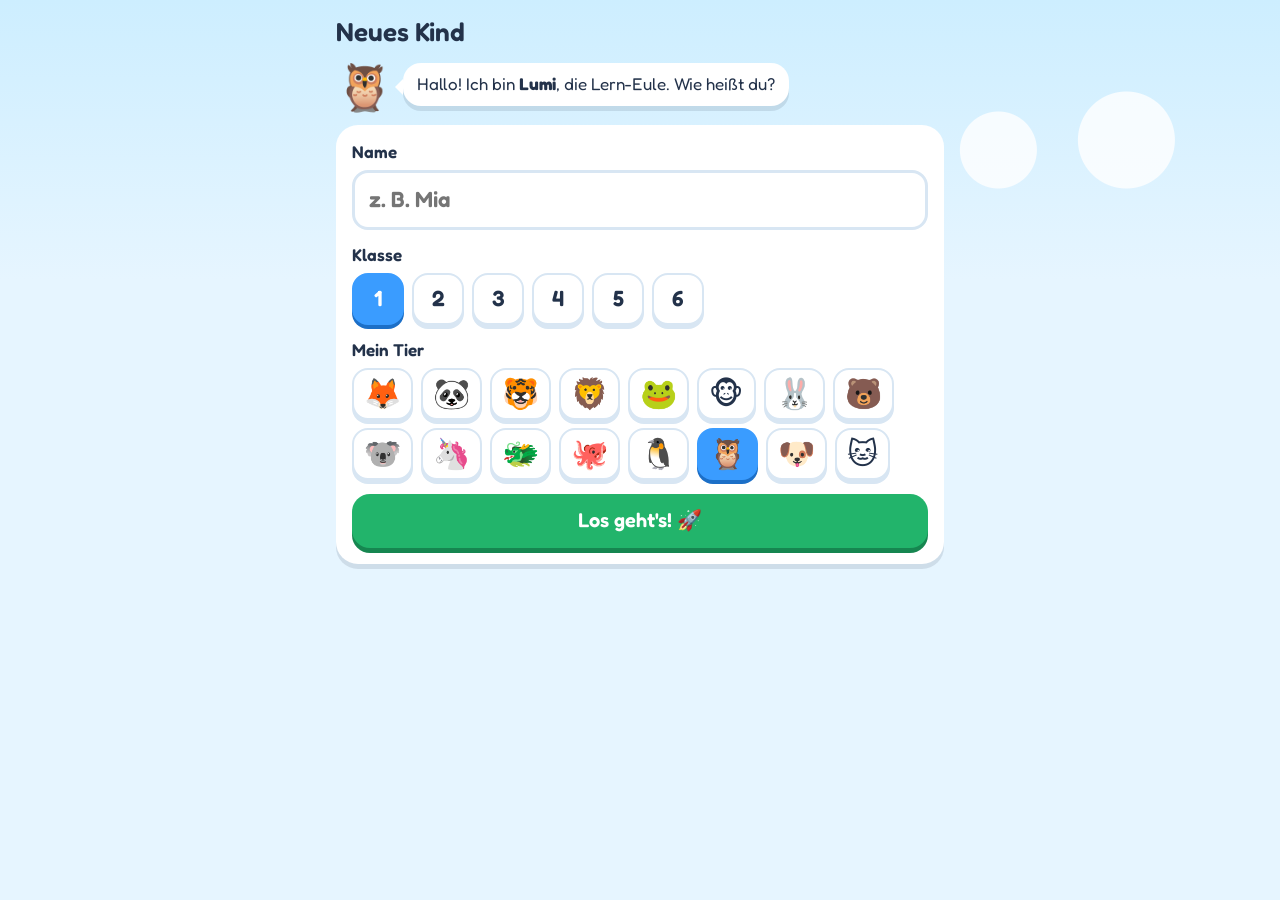
==== commit 3eb1b7c3: "1.10: Foto-Knopf zum Speichern mit Kamera-Geräusch und Blitz Co-Authored-By: Claude Opus 5.5 <norepl" ====
--- a/index.html
+++ b/index.html
@@ -329,6 +329,12 @@
 .pf-undo:active { transform: translateY(3px); box-shadow: 0 1px 0 #c96a10; }
 .pf .pf-undo { position: fixed; bottom: calc(16px + env(safe-area-inset-bottom, 0px)); right: 16px; }
 body.noscroll #toast { bottom: 90px; }
+/* Foto-Knopf unten links auf der Malfläche */
+.pf-cam { position: absolute; left: 12px; bottom: 12px; z-index: 2; width: 62px; height: 62px; border-radius: 50%; background: #fff; font-size: 32px; box-shadow: 0 4px 0 var(--line), 0 0 0 3px var(--sky); display: grid; place-items: center; }
+.pf-cam:active { transform: translateY(3px) scale(.95); }
+.pf .pf-cam { position: fixed; bottom: calc(14px + env(safe-area-inset-bottom, 0px)); left: 16px; }
+.flash { position: fixed; inset: 0; background: #fff; z-index: 80; pointer-events: none; animation: flash .45s ease-out forwards; }
+@keyframes flash { from { opacity: .95; } to { opacity: 0; } }
 </style>
 <script>if("serviceWorker" in navigator){var hadSW=!!navigator.serviceWorker.controller,reloaded=false;navigator.serviceWorker.addEventListener("controllerchange",function(){if(hadSW&&!reloaded){reloaded=true;location.reload()}});addEventListener("load",function(){navigator.serviceWorker.register("sw.js",{updateViaCache:"none"}).then(function(r){r.update()}).catch(function(){})});document.addEventListener("visibilitychange",function(){if(document.visibilityState==="visible")navigator.serviceWorker.getRegistration().then(function(r){r&&r.update()})})}</script>
 </head><body>
@@ -1566,6 +1572,7 @@
         <div class="muted pf-hint" id="paintHint"></div>
       </div>
       <canvas class="paint full" id="paintCv"></canvas>
+      <button class="pf-cam" data-act="paint-photo" aria-label="Foto speichern">📷</button>
       <button class="pf-undo" data-act="paint-undo">↩️ Rückgängig</button></div>`;
     initPaint(); paintSync();
     return;
@@ -1586,7 +1593,7 @@
     <div class="paint-tools"><span class="sizes">${sizes}</span></div>
     <div class="paint-tools">${stamps}</div>
     <div class="muted" id="paintHint" style="margin:-2px 0 6px"></div>
-    <div class="paint-wrap"><canvas class="paint" id="paintCv"></canvas><button class="pf-undo" data-act="paint-undo">↩️ Rückgängig</button></div>
+    <div class="paint-wrap"><canvas class="paint" id="paintCv"></canvas><button class="pf-cam" data-act="paint-photo" aria-label="Foto speichern">📷</button><button class="pf-undo" data-act="paint-undo">↩️ Rückgängig</button></div>
     ${pics.length ? `<div class="sec"><h3>Meine Bilder</h3></div><div class="muted" style="margin-bottom:8px">📥 = aufs Handy speichern · ✖ = löschen</div><div class="gallery">${pics.map((src, i) => `<figure><img src="${src}" alt="Bild ${i + 1}"><button data-delpic="${i}" aria-label="Löschen">✖</button><button class="exp" data-exppic="${i}" aria-label="Aufs Handy speichern">📥</button></figure>`).join("")}</div>` : ""}
   </div>`;
   initPaint(); paintSync();
@@ -1824,8 +1831,24 @@
   try { downloadFile(picFile(src)); return Promise.resolve(true); }
   catch (e) { toast("Das Bild konnte nicht gespeichert werden."); return Promise.resolve(false); }
 }
-function savePaint() { // in „Meine Bilder“ und als Bild-Datei aufs Handy (Ordner „Downloads“)
-  if (!PAINT || !PDOC.shapes.length) return toast("Male zuerst etwas! 🖍️");
+/* Foto-Geräusch „klick-klack“ (selbst erzeugt) und weißer Blitz */
+function shutter() {
+  try {
+    AC = AC || new (window.AudioContext || window.webkitAudioContext)();
+    const t = AC.currentTime, len = Math.round(AC.sampleRate * 0.07);
+    [0, 0.11].forEach((at, k) => {
+      const buf = AC.createBuffer(1, len, AC.sampleRate), d = buf.getChannelData(0);
+      for (let i = 0; i < len; i++) d[i] = (Math.random() * 2 - 1) * Math.pow(1 - i / len, 3);
+      const src = AC.createBufferSource(), f = AC.createBiquadFilter(), g = AC.createGain();
+      src.buffer = buf; f.type = "bandpass"; f.frequency.value = k ? 1800 : 3200; f.Q.value = 0.8; g.gain.value = k ? 0.9 : 0.7;
+      src.connect(f).connect(g).connect(AC.destination); src.start(t + at);
+    });
+  } catch (e) {}
+  const fl = document.createElement("div"); fl.className = "flash"; document.body.appendChild(fl);
+  setTimeout(() => fl.remove(), 500);
+}
+function savePaint(photo) { // in „Meine Bilder“ und als Bild-Datei aufs Handy (Ordner „Downloads“); nur das Bild, ohne Knöpfe
+  if (!PAINT || !PDOC.shapes.length) return toast(photo ? "Male zuerst etwas – dann mach ein Foto! 📷" : "Male zuerst etwas! 🖍️");
   const snap = PAINT.snapshot("image/png"), img = new Image();
   img.onload = () => {
     const w = 480, h = Math.round((img.height / img.width) * w), c = document.createElement("canvas");
@@ -1836,8 +1859,8 @@
     if (!PAINT_FULL) renderPaint();
   };
   img.src = snap;
-  exportPic(snap).then(ok => { if (ok) toast("Gespeichert! 🖼️ Unter „Meine Bilder“ und auf dem Handy im Ordner „Downloads“."); });
-  confetti(14); tone([523, 659, 784]);
+  exportPic(snap).then(ok => { if (ok) toast(photo ? "📸 Foto gespeichert! (in „Meine Bilder“ und auf dem Handy)" : "Gespeichert! 🖼️ Unter „Meine Bilder“ und auf dem Handy im Ordner „Downloads“."); });
+  if (photo) shutter(); else { confetti(14); tone([523, 659, 784]); }
 }
 
 /* Klicks im Malbereich (aus dem allgemeinen Klick-Verteiler) – true = erledigt */
@@ -1852,6 +1875,7 @@
     case "paint-undo": if (PAINT) PAINT.undo(); return true;
     case "paint-clear": if (PDOC && PDOC.shapes.length) ask("Alles wegmachen und neu anfangen?", "Ja, alles weg", "Nein", "🗑️").then(ok => { if (ok) { PDOC.shapes = []; renderPaint(); } }); return true;
     case "paint-save": savePaint(); return true;
+    case "paint-photo": savePaint(true); return true;
     case "paint-tpl": pickTemplate(); return true;
     case "paint-full": pushLayer(() => paintFull(false)); paintFull(true); return true;
     case "paint-small": back(); return true;
@@ -1864,7 +1888,7 @@
 /* ======================= LERN-APP KLASSE 1–6 =======================
    Speicher: localStorage „lernapp_v1“ (alle Kinder), Bilder je Kind „lernapp_bilder_<id>“. */
 "use strict";
-const APP_VER = "1.9.1";
+const APP_VER = "1.10.0";
 const STORE = "lernapp_v1";
 
 /* ---------- Speicher ---------- */
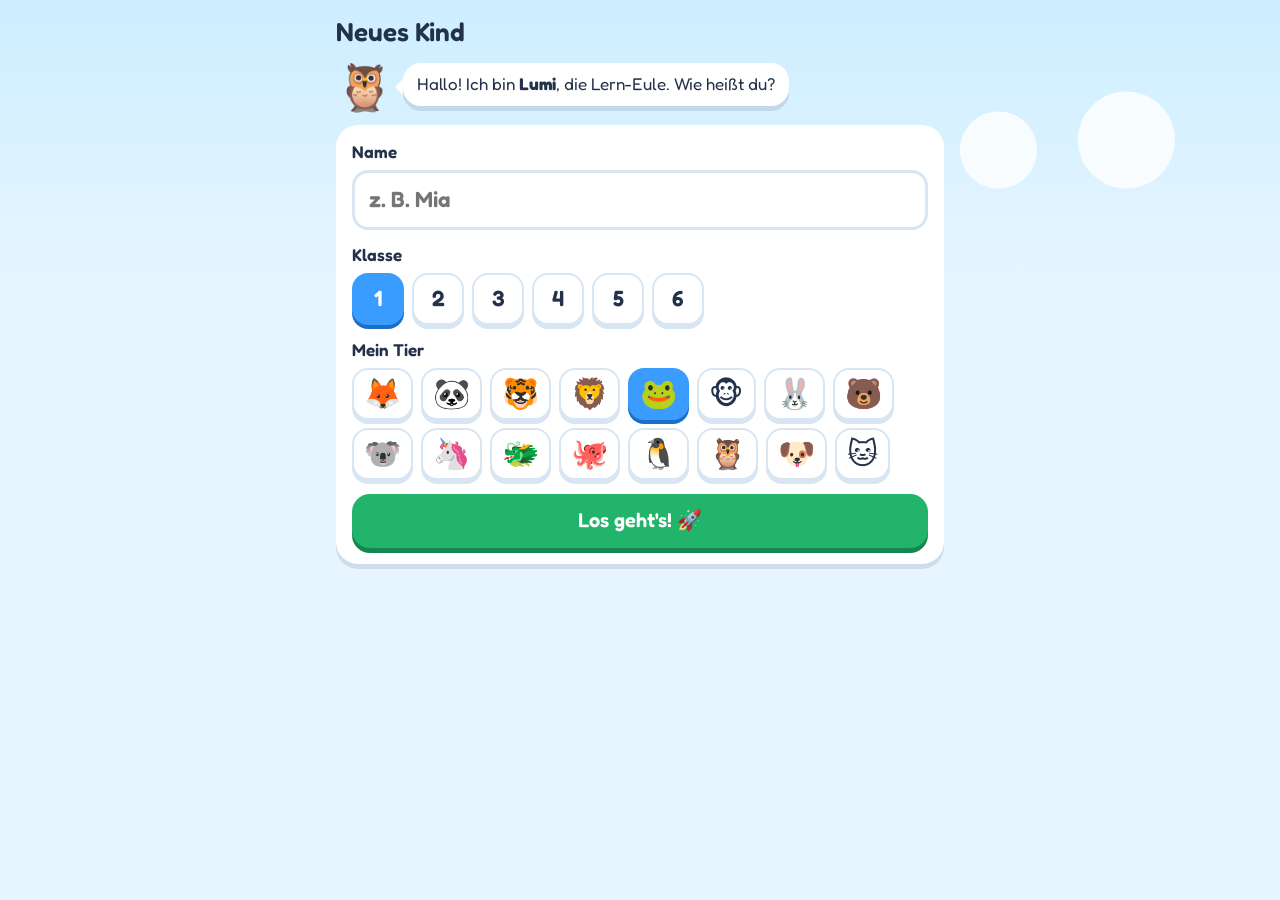
==== commit 946b4166: "1.11: Serie – immer mehr Lob bei mehreren richtigen Antworten hintereinander Co-Authored-By: Claude " ====
--- a/index.html
+++ b/index.html
@@ -335,6 +335,11 @@
 .pf .pf-cam { position: fixed; bottom: calc(14px + env(safe-area-inset-bottom, 0px)); left: 16px; }
 .flash { position: fixed; inset: 0; background: #fff; z-index: 80; pointer-events: none; animation: flash .45s ease-out forwards; }
 @keyframes flash { from { opacity: .95; } to { opacity: 0; } }
+/* Serie (richtig hintereinander) */
+.pill.streak { background: #fff1e0; color: #c4520a; font-weight: 700; box-shadow: 0 3px 0 #ffd2a6; }
+.pill.streak.bump { animation: bump .45s; }
+@keyframes bump { 40% { transform: scale(1.35) rotate(-6deg); } }
+.streak-sub { color: #c4520a !important; font-weight: 700 !important; }
 </style>
 <script>if("serviceWorker" in navigator){var hadSW=!!navigator.serviceWorker.controller,reloaded=false;navigator.serviceWorker.addEventListener("controllerchange",function(){if(hadSW&&!reloaded){reloaded=true;location.reload()}});addEventListener("load",function(){navigator.serviceWorker.register("sw.js",{updateViaCache:"none"}).then(function(r){r.update()}).catch(function(){})});document.addEventListener("visibilitychange",function(){if(document.visibilityState==="visible")navigator.serviceWorker.getRegistration().then(function(r){r&&r.update()})})}</script>
 </head><body>
@@ -343,6 +348,7 @@
   <div class="ses-top">
     <button class="icon-btn" data-act="quit" aria-label="Übung beenden">✖️</button>
     <div class="track" id="sesTrack"></div>
+    <span class="pill streak" id="sesStreak" hidden>🔥 2</span>
     <span class="pill" id="sesCount">1/10</span>
   </div>
   <div class="ses-body" id="sesBody"></div>
@@ -1833,7 +1839,7 @@
 }
 /* Foto-Geräusch „klick-klack“ (selbst erzeugt) und weißer Blitz */
 function shutter() {
-  try {
+  if (G.set.sfx) try {
     AC = AC || new (window.AudioContext || window.webkitAudioContext)();
     const t = AC.currentTime, len = Math.round(AC.sampleRate * 0.07);
     [0, 0.11].forEach((at, k) => {
@@ -1888,7 +1894,7 @@
 /* ======================= LERN-APP KLASSE 1–6 =======================
    Speicher: localStorage „lernapp_v1“ (alle Kinder), Bilder je Kind „lernapp_bilder_<id>“. */
 "use strict";
-const APP_VER = "1.10.0";
+const APP_VER = "1.11.0";
 const STORE = "lernapp_v1";
 
 /* ---------- Speicher ---------- */
@@ -2291,6 +2297,7 @@
     <div class="card"><div class="row"><span class="ava">${p.av}</span><div class="sp"><b style="font-size:22px">${esc(p.name)}</b><div class="muted">Klasse ${p.cls} · Level ${lv.n} · ${d.xp} Punkte</div><div class="bar" style="margin-top:6px;--c:var(--sun)"><i style="width:${lv.p * 100}%"></i></div></div></div></div>
     <div class="stats" style="margin-top:14px">
       <div class="stat"><b>✅ ${d.ok}</b><span>richtig</span></div><div class="stat"><b>🧠 ${known}</b><span>sitzt schon</span></div><div class="stat"><b>🔥 ${streak()}</b><span>Tage in Folge</span></div></div>
+    ${d.bestStreak ? `<div class="card" style="margin-bottom:14px">🏅 Deine längste Serie: <b>${d.bestStreak}</b> Aufgaben hintereinander richtig!</div>` : ""}
     <div class="card"><h3>Diese Woche</h3><div class="week" style="margin-top:10px">${days.map(x => `<div class="${x.t ? "t" : ""}"><i style="height:${(x.n / mx) * 80}px"></i>${x.l}<br>${x.n}</div>`).join("")}</div></div>
     <div class="sec"><h3>Meine Fächer (Klasse ${p.cls})</h3></div><div class="card">${areas}</div>
     ${p.cls <= 2 || Object.keys(rv).some(k => /^[BSF]:/.test(k)) ? `<div class="sec"><h3>🔤 Buchstaben</h3></div><div class="card"><div class="lgrid">${letters}</div>${legend}</div>
@@ -2396,7 +2403,7 @@
   openSession({ uid: "rev", title: "Wiederholen", icon: "🔁", tasks: shuffle(due.map(r => JSON.parse(JSON.stringify(r.t)))) });
 }
 function openSession(o) {
-  SES = { ...o, i: 0, ok: 0, n: o.tasks.length, xp: 0, tries: 0, answered: false, again: 0 };
+  SES = { ...o, i: 0, ok: 0, n: o.tasks.length, xp: 0, tries: 0, answered: false, again: 0, streak: 0, best: 0 };
   $("#ses").hidden = false; document.body.style.overflow = "hidden";
   if (!STACK.some(c => c.ses)) { const c = () => closeSession(); c.ses = true; pushLayer(c); }
   showTask();
@@ -2502,16 +2509,44 @@
   save();
   sfx(ok);
   if (t.labels) markLabels(t);
+  SES.streak = first ? SES.streak + 1 : 0; // Serie: richtig beim ersten Versuch hintereinander
+  SES.best = Math.max(SES.best, SES.streak);
+  showStreak();
   if (ok) {
-    const p = pick(PRAISE);
-    showFb("ok", `<div class="msg"><span class="owl">🦉</span>${p}</div>${extra}${t.type === "choice" && t.hint && SES.tries ? `<div class="sub">${esc(t.hint)}</div>` : ""}`);
-    if (G.set.auto) say(p);
+    const st = streakPraise(SES.streak), p = st ? st.t : pick(PRAISE);
+    if (st) { SES.xp += st.bonus; if (st.big) { confetti(st.big); fanfare(); } }
+    showFb("ok", `<div class="msg"><span class="owl">${st ? st.e : "🦉"}</span>${p}</div>${st ? `<div class="sub streak-sub">🔥 ${SES.streak} richtig hintereinander · +${st.bonus} Bonus-Punkte</div>` : ""}${extra}${t.type === "choice" && t.hint && SES.tries ? `<div class="sub">${esc(t.hint)}</div>` : ""}`);
+    if (G.set.auto) say(st ? st.say : p);
   } else {
     if (t.type === "choice") document.querySelectorAll(".opt").forEach((b, i) => { if (SES.opts[i] === t.a) b.classList.add("ok"); b.disabled = true; });
     if (t.type === "trace" || t.type === "write") PADS && PADS.showSolution();
     showFb("bad", `<div class="msg"><span class="owl">🦉</span>Schau mal, so ist es richtig:</div><div class="sub sol">${answerText(t)}</div>${extra}${t.hint ? `<div class="sub">💡 ${esc(t.hint)}</div>` : ""}`);
     say(solutionSpeech(t));
   }
+}
+/* Lob wird größer, je mehr hintereinander richtig sind (1.11) */
+function streakPraise(n) {
+  const name = P() ? P().name : "";
+  const L = [
+    [2, "👍", "Zwei hintereinander richtig!", 2, 0],
+    [3, "🔥", "Drei in Folge! Super Serie!", 5, 12],
+    [4, "🔥", "Vier in Folge! Weiter so!", 5, 0],
+    [5, "🌟", `Fünf in Folge! Du bist ein Star${name ? ", " + name : ""}!`, 10, 30],
+    [7, "🚀", "Sieben in Folge! Unglaublich!", 10, 30],
+    [10, "🏆", `Zehn in Folge! Rekord${name ? ", " + name : ""}! Du bist ein Champion!`, 20, 50],
+    [15, "👑", "Fünfzehn in Folge! Du bist der König der Aufgaben!", 20, 50]
+  ];
+  let hit = L.filter(x => x[0] === n)[0];
+  if (!hit && n > 5) hit = n % 5 === 0 ? [n, "🏆", `${n} in Folge! Wahnsinn!`, 20, 50] : [n, "🔥", `${n} in Folge! Weiter so!`, 5, 0];
+  if (!hit) return null;
+  const [, e, t, bonus, big] = hit;
+  return { e, t, say: t.replace(/[!]/g, "!"), bonus, big };
+}
+function showStreak() {
+  const el = $("#sesStreak");
+  if (!el) return;
+  el.hidden = !SES || SES.streak < 2;
+  if (SES && SES.streak >= 2) { el.textContent = `🔥 ${SES.streak}`; el.classList.remove("bump"); void el.offsetWidth; el.classList.add("bump"); }
 }
 /* richtige Lösung zum Vorlesen (nie „undefined“: Schreib-Aufgaben haben ihre Lösung in t.g) */
 function solutionSpeech(t) {
@@ -2593,6 +2628,7 @@
 }
 function showResult() {
   const d = D(), r = SES.n ? SES.ok / SES.n : 0, st = r >= 0.9 ? 3 : r >= 0.7 ? 2 : 1;
+  d.bestStreak = Math.max(d.bestStreak || 0, SES.best);
   stopSay(); hideFb();
   d.xp += SES.xp;
   let sticker = null;
@@ -2608,7 +2644,7 @@
   $("#sesBody").innerHTML = `<div class="result">
     <div class="v-emo">🦉</div><h1>${msg}</h1>
     <div class="big-stars">${[1, 2, 3].map(i => `<span style="${st >= i ? "" : "filter:grayscale(1);opacity:.25"}">⭐</span>`).join("")}</div>
-    <p style="font-size:20px">${SES.ok} von ${SES.n} gleich beim ersten Mal richtig<br><b>+${SES.xp} Punkte</b></p>
+    <p style="font-size:20px">${SES.ok} von ${SES.n} gleich beim ersten Mal richtig<br><b>+${SES.xp} Punkte</b>${SES.best >= 3 ? `<br>🔥 Längste Serie: <b>${SES.best}</b> hintereinander richtig` : ""}</p>
     ${sticker ? `<div class="card" style="margin:16px 0"><div class="muted">Neuer Sticker für dein Album!</div><div class="sticker-new">${sticker}</div></div>` : ""}
     <div class="padbar" style="flex-direction:column;align-items:stretch">
       ${SES.uid !== "rev" ? `<button class="btn orange wide" data-act="again">🔄 Nochmal üben</button>` : ""}
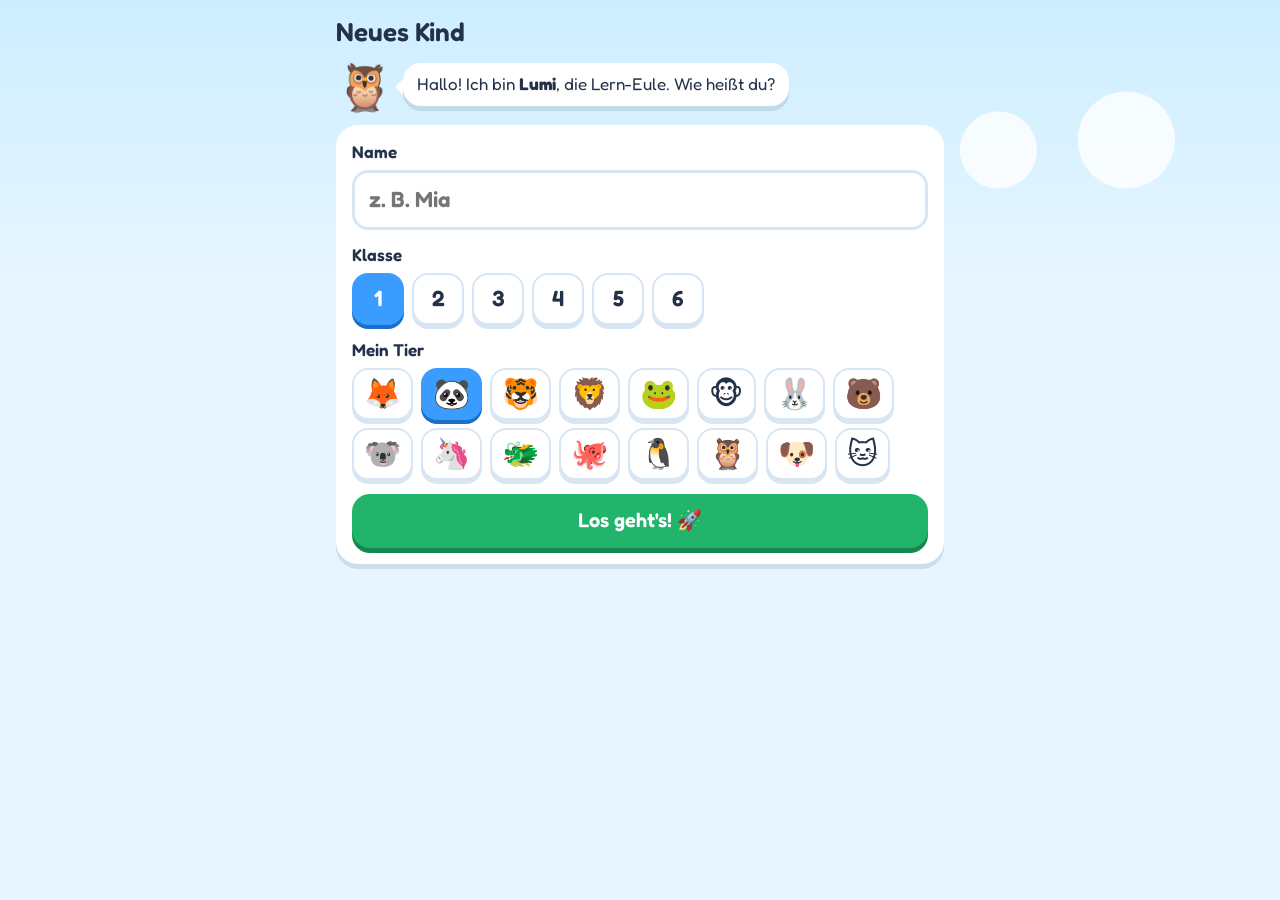
==== commit e4ce6722: "1.12: begeistertes Lob („Wow, du bist super!“) und Wow-Ton mit Jubel bei Serien Co-Authored-By: Clau" ====
--- a/index.html
+++ b/index.html
@@ -1894,7 +1894,7 @@
 /* ======================= LERN-APP KLASSE 1–6 =======================
    Speicher: localStorage „lernapp_v1“ (alle Kinder), Bilder je Kind „lernapp_bilder_<id>“. */
 "use strict";
-const APP_VER = "1.11.0";
+const APP_VER = "1.12.0";
 const STORE = "lernapp_v1";
 
 /* ---------- Speicher ---------- */
@@ -2389,7 +2389,7 @@
 
 /* ======================= ÜBEN ======================= */
 let SES = null;
-const PRAISE = ["Super!", "Toll gemacht!", "Klasse!", "Richtig!", "Prima!", "Spitze!", "Genau!", "Wow, sehr gut!", "Perfekt!"];
+const PRAISE = ["Super!", "Toll gemacht!", "Klasse!", "Richtig!", "Prima!", "Spitze!", "Genau!", "Wow, sehr gut!", "Perfekt!", "Wow, super!", "Stark!"];
 function startUnit(uid) {
   const u = UNIT[uid];
   let tasks = [];
@@ -2514,7 +2514,7 @@
   showStreak();
   if (ok) {
     const st = streakPraise(SES.streak), p = st ? st.t : pick(PRAISE);
-    if (st) { SES.xp += st.bonus; if (st.big) { confetti(st.big); fanfare(); } }
+    if (st) { SES.xp += st.bonus; if (st.big) confetti(st.big); setTimeout(() => wowSound(st.lvl), 250); }
     showFb("ok", `<div class="msg"><span class="owl">${st ? st.e : "🦉"}</span>${p}</div>${st ? `<div class="sub streak-sub">🔥 ${SES.streak} richtig hintereinander · +${st.bonus} Bonus-Punkte</div>` : ""}${extra}${t.type === "choice" && t.hint && SES.tries ? `<div class="sub">${esc(t.hint)}</div>` : ""}`);
     if (G.set.auto) say(st ? st.say : p);
   } else {
@@ -2526,21 +2526,52 @@
 }
 /* Lob wird größer, je mehr hintereinander richtig sind (1.11) */
 function streakPraise(n) {
-  const name = P() ? P().name : "";
-  const L = [
-    [2, "👍", "Zwei hintereinander richtig!", 2, 0],
-    [3, "🔥", "Drei in Folge! Super Serie!", 5, 12],
-    [4, "🔥", "Vier in Folge! Weiter so!", 5, 0],
-    [5, "🌟", `Fünf in Folge! Du bist ein Star${name ? ", " + name : ""}!`, 10, 30],
-    [7, "🚀", "Sieben in Folge! Unglaublich!", 10, 30],
-    [10, "🏆", `Zehn in Folge! Rekord${name ? ", " + name : ""}! Du bist ein Champion!`, 20, 50],
-    [15, "👑", "Fünfzehn in Folge! Du bist der König der Aufgaben!", 20, 50]
-  ];
-  let hit = L.filter(x => x[0] === n)[0];
-  if (!hit && n > 5) hit = n % 5 === 0 ? [n, "🏆", `${n} in Folge! Wahnsinn!`, 20, 50] : [n, "🔥", `${n} in Folge! Weiter so!`, 5, 0];
-  if (!hit) return null;
-  const [, e, t, bonus, big] = hit;
-  return { e, t, say: t.replace(/[!]/g, "!"), bonus, big };
+  const nm = P() ? P().name : "", N = nm ? ", " + nm : "";
+  const W = {
+    2: ["Wow, du bist super!", "Wow, zwei richtig hintereinander!", "Klasse! Weiter so!"],
+    3: ["Wow, du bist echt krass!", "Wow, drei in Folge! Du bist super!", "Boah, du bist richtig gut!"],
+    4: ["Du wirst immer besser! Mach weiter so!", "Wow, vier in Folge! Du bist der Hammer!", "Wow, du bist echt krass!"],
+    5: [`Wow! Fünf in Folge! Du bist ein echter Star${N}!`, `Wahnsinn${N}! Du bist echt krass!`, "Wow! Fünf richtig! Du bist super!"],
+    7: ["Wow! Sieben in Folge! Unglaublich!", `Du bist der Hammer${N}! Mach weiter so!`],
+    10: [`Wow! Zehn in Folge! Rekord${N}! Du bist ein Champion!`, `Zehn richtig hintereinander! Du bist der Wahnsinn${N}!`],
+    more: ["Wow, du wirst immer besser! Mach weiter so!", "Unglaublich! Du bist der Hammer!", `Boah, du bist echt krass${N}!`, "Wow! Du bist super! Mach weiter so!", `Du bist spitze${N}! Immer weiter!`]
+  };
+  const EMO = { 2: "😃", 3: "🔥", 4: "💪", 5: "🌟", 7: "🚀", 10: "🏆" };
+  if (n < 2) return null;
+  const list = W[n] || (n % 5 === 0 ? [`Wow! ${n} in Folge! Wahnsinn${N}!`, `${n} richtig hintereinander! Du bist ein Champion!`] : W.more);
+  const t = pick(list), e = EMO[n] || (n % 5 === 0 ? "🏆" : "🔥");
+  const bonus = n === 2 ? 2 : n < 5 ? 5 : n % 5 === 0 ? (n >= 10 ? 20 : 10) : n === 7 ? 10 : 5;
+  const big = n === 3 ? 14 : n === 5 || n === 7 ? 30 : n % 5 === 0 ? 50 : n > 5 ? 10 : 0;
+  return { e, t, say: t, bonus, big, lvl: n >= 5 ? 3 : n >= 3 ? 2 : 1 };
+}
+/* „Wow“-Geräusch: Stimme (Vokal u→a→u) plus Jubel/Klatschen, je nach Stufe größer */
+function wowSound(lvl) {
+  if (!G.set.sfx) return;
+  try {
+    AC = AC || new (window.AudioContext || window.webkitAudioContext)();
+    const t = AC.currentTime, dur = 0.55 + lvl * 0.12;
+    // „Wooow“: Sägezahn durch zwei Formant-Filter, Tonhöhe hoch und wieder runter
+    const o = AC.createOscillator(), f1 = AC.createBiquadFilter(), f2 = AC.createBiquadFilter(), g = AC.createGain(), mix = AC.createGain();
+    o.type = "sawtooth";
+    o.frequency.setValueAtTime(170, t); o.frequency.linearRampToValueAtTime(290, t + dur * 0.45); o.frequency.linearRampToValueAtTime(190, t + dur);
+    f1.type = f2.type = "bandpass"; f1.Q.value = 6; f2.Q.value = 8;
+    f1.frequency.setValueAtTime(320, t); f1.frequency.linearRampToValueAtTime(780, t + dur * 0.45); f1.frequency.linearRampToValueAtTime(350, t + dur);
+    f2.frequency.setValueAtTime(800, t); f2.frequency.linearRampToValueAtTime(1200, t + dur * 0.45); f2.frequency.linearRampToValueAtTime(820, t + dur);
+    g.gain.setValueAtTime(0.0001, t); g.gain.exponentialRampToValueAtTime(0.5, t + 0.08); g.gain.setValueAtTime(0.5, t + dur * 0.7); g.gain.exponentialRampToValueAtTime(0.0001, t + dur);
+    o.connect(f1); o.connect(f2); f1.connect(mix); f2.connect(mix); mix.gain.value = 0.9; mix.connect(g).connect(AC.destination);
+    o.start(t); o.stop(t + dur + 0.05);
+    if (lvl >= 2) { // Klatschen: viele kurze Rauschstöße
+      const claps = lvl >= 3 ? 26 : 12;
+      for (let k = 0; k < claps; k++) {
+        const len = Math.round(AC.sampleRate * 0.03), buf = AC.createBuffer(1, len, AC.sampleRate), d = buf.getChannelData(0);
+        for (let i = 0; i < len; i++) d[i] = (Math.random() * 2 - 1) * Math.pow(1 - i / len, 2);
+        const src = AC.createBufferSource(), bp = AC.createBiquadFilter(), cg = AC.createGain();
+        src.buffer = buf; bp.type = "bandpass"; bp.frequency.value = 1200 + Math.random() * 1400; cg.gain.value = 0.25 + Math.random() * 0.25;
+        src.connect(bp).connect(cg).connect(AC.destination); src.start(t + 0.15 + Math.random() * (0.5 + lvl * 0.25));
+      }
+    }
+    if (lvl >= 3) tone([784, 988, 1175, 1568], "triangle", 0.09, 0.3, 0.08);
+  } catch (e) {}
 }
 function showStreak() {
   const el = $("#sesStreak");
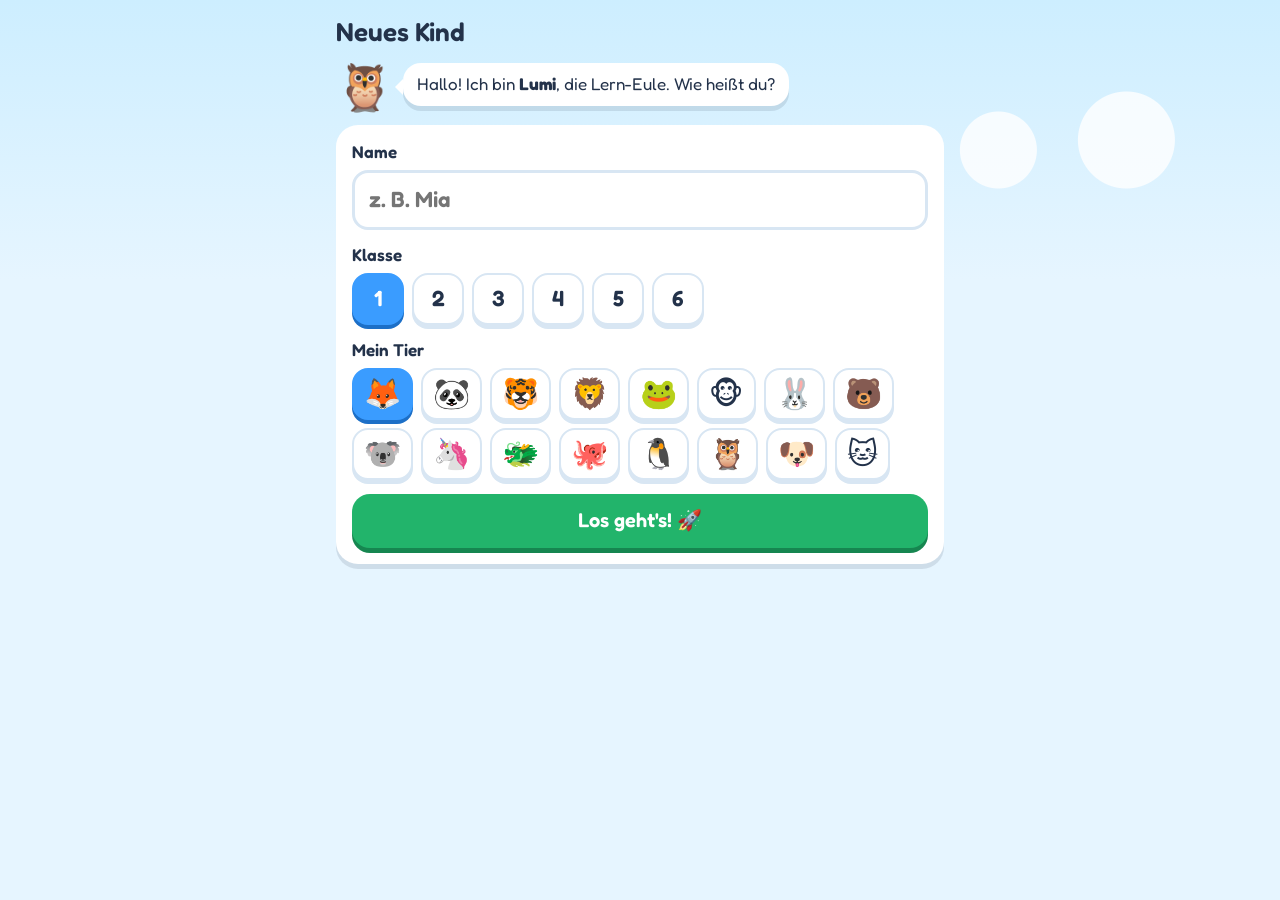
==== commit 79fb88e0: "1.13: gespeicherte Bilder antippen und weitermalen Co-Authored-By: Claude Opus 5.5 <noreply@anthropi" ====
--- a/index.html
+++ b/index.html
@@ -340,6 +340,8 @@
 .pill.streak.bump { animation: bump .45s; }
 @keyframes bump { 40% { transform: scale(1.35) rotate(-6deg); } }
 .streak-sub { color: #c4520a !important; font-weight: 700 !important; }
+.gallery img { cursor: pointer; }
+.gallery figure.cur img { box-shadow: 0 0 0 4px var(--org); }
 </style>
 <script>if("serviceWorker" in navigator){var hadSW=!!navigator.serviceWorker.controller,reloaded=false;navigator.serviceWorker.addEventListener("controllerchange",function(){if(hadSW&&!reloaded){reloaded=true;location.reload()}});addEventListener("load",function(){navigator.serviceWorker.register("sw.js",{updateViaCache:"none"}).then(function(r){r.update()}).catch(function(){})});document.addEventListener("visibilitychange",function(){if(document.visibilityState==="visible")navigator.serviceWorker.getRegistration().then(function(r){r&&r.update()})})}</script>
 </head><body>
@@ -1560,9 +1562,26 @@
 let PAINT = null;       // die Malfläche auf dem Bildschirm
 let PAINT_FULL = false; // ganzer Bildschirm
 const picKey = () => "lernapp_bilder_" + G.cur;
-function loadPics() { try { return JSON.parse(localStorage.getItem(picKey()) || "[]"); } catch (e) { return []; } }
+/* „Meine Bilder“: [{id, img (kleines JPEG), doc (die Zeichnung zum Weitermalen)}]; alte Einträge waren nur ein Bild-Text */
+function loadPics() {
+  let a = [];
+  try { a = JSON.parse(localStorage.getItem(picKey()) || "[]"); } catch (e) { a = []; }
+  return a.map((x, i) => (typeof x === "string" ? { id: "alt" + i, img: x, doc: null } : x));
+}
+function storePics(pics) {
+  for (let drop = 0; drop <= pics.length; drop++) { // wenn der Speicher voll ist: bei den ältesten Bildern zuerst die Zeichnung weglassen
+    const copy = pics.map((p, i) => (i >= pics.length - drop ? { ...p, doc: null } : p));
+    try { localStorage.setItem(picKey(), JSON.stringify(copy)); return true; } catch (e) {}
+  }
+  toast("Der Speicher ist voll – lösche ein paar alte Bilder."); return false;
+}
+const r4 = v => Math.round(v * 10000) / 10000;
+function docForSave(d) {
+  return { tpl: d.tpl, aspect: d.aspect, bg: d.bg || null, shapes: d.shapes.map(s => s.pts ? { ...s, pts: s.pts.map(([x, y]) => [r4(x), r4(y)]) } : s.p ? { ...s, p: [r4(s.p[0]), r4(s.p[1])] } : s) };
+}
 const paperAspect = () => Math.max(1.25, Math.min(2.1, (innerHeight - 70) / Math.max(1, innerWidth)));
-function newDrawing(tpl) { PDOC = { shapes: [], tpl: tpl || null, aspect: paperAspect() }; }
+function newDrawing(tpl) { PDOC = { shapes: [], tpl: tpl || null, aspect: paperAspect(), picId: null, savedLen: 0, bg: null }; }
+const paintDirty = () => PDOC && (PDOC.shapes.length !== (PDOC.savedLen || 0));
 
 function renderPaint() {
   if (!PDOC) newDrawing();
@@ -1600,7 +1619,7 @@
     <div class="paint-tools">${stamps}</div>
     <div class="muted" id="paintHint" style="margin:-2px 0 6px"></div>
     <div class="paint-wrap"><canvas class="paint" id="paintCv"></canvas><button class="pf-cam" data-act="paint-photo" aria-label="Foto speichern">📷</button><button class="pf-undo" data-act="paint-undo">↩️ Rückgängig</button></div>
-    ${pics.length ? `<div class="sec"><h3>Meine Bilder</h3></div><div class="muted" style="margin-bottom:8px">📥 = aufs Handy speichern · ✖ = löschen</div><div class="gallery">${pics.map((src, i) => `<figure><img src="${src}" alt="Bild ${i + 1}"><button data-delpic="${i}" aria-label="Löschen">✖</button><button class="exp" data-exppic="${i}" aria-label="Aufs Handy speichern">📥</button></figure>`).join("")}</div>` : ""}
+    ${pics.length ? `<div class="sec"><h3>Meine Bilder</h3></div><div class="muted" style="margin-bottom:8px">Bild antippen = weitermalen · 📥 = aufs Handy speichern · ✖ = löschen</div><div class="gallery">${pics.map((p, i) => `<figure${PDOC && PDOC.picId === p.id ? ' class="cur"' : ""}><img src="${p.img}" alt="Bild ${i + 1}" data-act="paint-open" data-i="${i}"><button data-delpic="${i}" aria-label="Löschen">✖</button><button class="exp" data-exppic="${i}" aria-label="Aufs Handy speichern">📥</button></figure>`).join("")}</div>` : ""}
   </div>`;
   initPaint(); paintSync();
 }
@@ -1691,6 +1710,10 @@
   function rebuild() { // base neu aufbauen: Striche und Füllungen der Reihe nach
     bctx.setTransform(1, 0, 0, 1, 0, 0);
     bctx.fillStyle = "#fff"; bctx.fillRect(0, 0, bw, bh);
+    if (doc.bg) { // altes Bild ohne gespeicherte Zeichnung: als Hintergrund weitermalen
+      if (!V.bgImg || V.bgImg.src !== doc.bg) { V.bgImg = new Image(); V.bgImg.onload = () => { rebuild(); draw(); }; V.bgImg.src = doc.bg; }
+      if (V.bgImg.complete && V.bgImg.naturalWidth) bctx.drawImage(V.bgImg, 0, 0, bw, bh);
+    }
     let img = null;
     for (const s of doc.shapes) {
       if (s.stamp) continue;
@@ -1800,7 +1823,7 @@
     if (!b || b.hasAttribute("data-tpl-close")) return;
     const id = b.dataset.tpl;
     const start = () => { newDrawing(id); PNT.mode = id ? "fill" : "pen"; if (PNT.c === "#ffffff") PNT.c = "#3a9cff"; renderPaint(); if (id) toast("🪣 Farbe wählen und in die Flächen tippen!"); };
-    if (PDOC && PDOC.shapes.length) ask("Neues Bild anfangen?<br><small>Das jetzige Bild ist dann weg – vorher 💾 speichern!</small>", "Ja, neues Bild", "Nein", "🖍️").then(ok => ok && start());
+    if (PDOC && paintDirty()) ask("Neues Bild anfangen?<br><small>Das jetzige Bild ist dann weg – vorher 💾 speichern!</small>", "Ja, neues Bild", "Nein", "🖍️").then(ok => ok && start());
     else start();
   });
   document.body.appendChild(d);
@@ -1854,19 +1877,42 @@
   setTimeout(() => fl.remove(), 500);
 }
 function savePaint(photo) { // in „Meine Bilder“ und als Bild-Datei aufs Handy (Ordner „Downloads“); nur das Bild, ohne Knöpfe
-  if (!PAINT || !PDOC.shapes.length) return toast(photo ? "Male zuerst etwas – dann mach ein Foto! 📷" : "Male zuerst etwas! 🖍️");
+  if (!PAINT || (!PDOC.shapes.length && !PDOC.bg)) return toast(photo ? "Male zuerst etwas – dann mach ein Foto! 📷" : "Male zuerst etwas! 🖍️");
   const snap = PAINT.snapshot("image/png"), img = new Image();
   img.onload = () => {
     const w = 480, h = Math.round((img.height / img.width) * w), c = document.createElement("canvas");
     c.width = w; c.height = h; c.getContext("2d").drawImage(img, 0, 0, w, h);
-    const pics = loadPics(); pics.unshift(c.toDataURL("image/jpeg", 0.72));
+    // gleiches Bild nochmal gespeichert (weitergemalt) → altes Bild ersetzen, sonst neues vorne anfügen
+    const pics = loadPics().filter(p => p.id !== PDOC.picId);
+    PDOC.picId = PDOC.picId || "b" + Date.now().toString(36);
+    pics.unshift({ id: PDOC.picId, img: c.toDataURL("image/jpeg", 0.72), doc: docForSave(PDOC) });
     while (pics.length > 12) pics.pop();
-    try { localStorage.setItem(picKey(), JSON.stringify(pics)); } catch (e) { pics.pop(); try { localStorage.setItem(picKey(), JSON.stringify(pics.slice(0, 6))); } catch (e2) {} }
+    storePics(pics);
+    PDOC.savedLen = PDOC.shapes.length;
     if (!PAINT_FULL) renderPaint();
   };
   img.src = snap;
   exportPic(snap).then(ok => { if (ok) toast(photo ? "📸 Foto gespeichert! (in „Meine Bilder“ und auf dem Handy)" : "Gespeichert! 🖼️ Unter „Meine Bilder“ und auf dem Handy im Ordner „Downloads“."); });
   if (photo) shutter(); else { confetti(14); tone([523, 659, 784]); }
+}
+
+/* gespeichertes Bild wieder öffnen und weitermalen (1.13) */
+function openPic(i) {
+  const p = loadPics()[i];
+  if (!p) return;
+  const open = () => {
+    if (p.doc) PDOC = { ...JSON.parse(JSON.stringify(p.doc)), picId: p.id };
+    else { // alter Eintrag ohne Zeichnung: Bild als Hintergrund
+      const im = new Image(); im.src = p.img;
+      PDOC = { shapes: [], tpl: null, aspect: im.naturalWidth ? im.naturalHeight / im.naturalWidth : paperAspect(), bg: p.img, picId: p.id };
+    }
+    PDOC.savedLen = PDOC.shapes.length;
+    renderPaint();
+    const cv = $("#paintCv"); if (cv) cv.scrollIntoView({ behavior: "smooth", block: "center" });
+    toast("Weitermalen! 🎨 Mit 💾 oder 📷 wird das Bild wieder gespeichert.");
+  };
+  if (PDOC && PDOC.picId !== p.id && paintDirty()) ask("Dein jetziges Bild ist noch nicht gespeichert.<br><small>Trotzdem das andere Bild öffnen?</small>", "Ja, öffnen", "Nein", "🖼️").then(ok => ok && open());
+  else open();
 }
 
 /* Klicks im Malbereich (aus dem allgemeinen Klick-Verteiler) – true = erledigt */
@@ -1875,11 +1921,12 @@
   if (ds.mode) { PNT.mode = ds.mode; paintSync(); return true; }
   if (ds.width) { PNT.w = Number(ds.width); if (PNT.mode === "stamp" || PNT.mode === "fill") PNT.mode = "pen"; paintSync(); return true; }
   if (ds.stamp) { PNT.stamp = ds.stamp; PNT.mode = "stamp"; paintSync(); return true; }
-  if (ds.delpic !== undefined) { ask("Dieses Bild löschen?", "Löschen", "Nein", "🗑️").then(ok => { if (!ok) return; const p = loadPics(); p.splice(Number(ds.delpic), 1); localStorage.setItem(picKey(), JSON.stringify(p)); renderPaint(); }); return true; }
-  if (ds.exppic !== undefined) { const src = loadPics()[Number(ds.exppic)]; if (src) exportPic(src); return true; }
+  if (ds.delpic !== undefined) { ask("Dieses Bild löschen?", "Löschen", "Nein", "🗑️").then(ok => { if (!ok) return; const p = loadPics(), gone = p.splice(Number(ds.delpic), 1)[0]; storePics(p); if (gone && PDOC && PDOC.picId === gone.id) PDOC.picId = null; renderPaint(); }); return true; }
+  if (ds.exppic !== undefined) { const p = loadPics()[Number(ds.exppic)]; if (p) exportPic(p.img); return true; }
   switch (act) {
     case "paint-undo": if (PAINT) PAINT.undo(); return true;
-    case "paint-clear": if (PDOC && PDOC.shapes.length) ask("Alles wegmachen und neu anfangen?", "Ja, alles weg", "Nein", "🗑️").then(ok => { if (ok) { PDOC.shapes = []; renderPaint(); } }); return true;
+    case "paint-open": openPic(Number(ds.i)); return true;
+    case "paint-clear": if (PDOC && (PDOC.shapes.length || PDOC.bg)) ask("Alles wegmachen und neu anfangen?", "Ja, alles weg", "Nein", "🗑️").then(ok => { if (ok) { newDrawing(); renderPaint(); } }); return true;
     case "paint-save": savePaint(); return true;
     case "paint-photo": savePaint(true); return true;
     case "paint-tpl": pickTemplate(); return true;
@@ -1894,7 +1941,7 @@
 /* ======================= LERN-APP KLASSE 1–6 =======================
    Speicher: localStorage „lernapp_v1“ (alle Kinder), Bilder je Kind „lernapp_bilder_<id>“. */
 "use strict";
-const APP_VER = "1.12.0";
+const APP_VER = "1.13.0";
 const STORE = "lernapp_v1";
 
 /* ---------- Speicher ---------- */
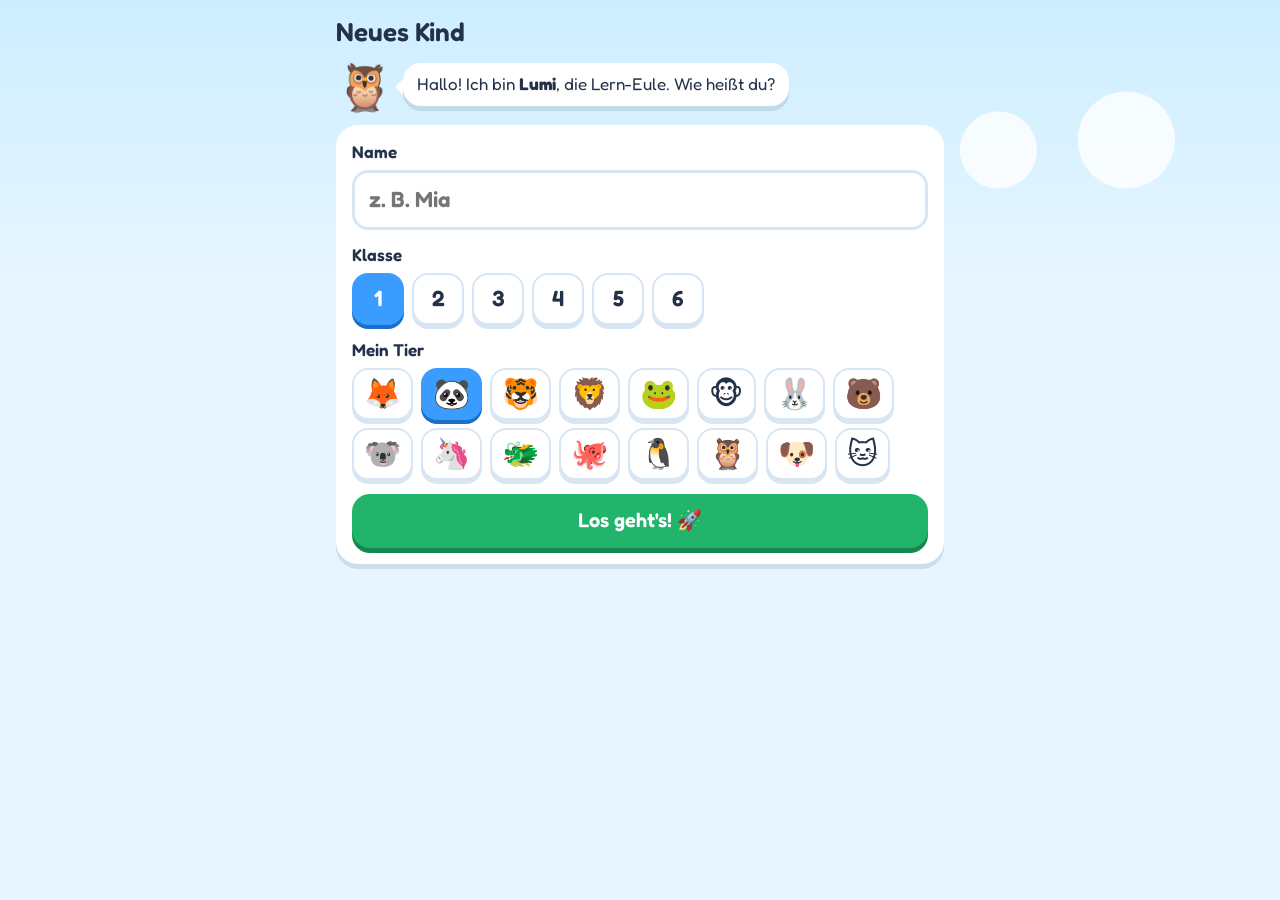
==== commit cc14acd0: "1.13.1: Foto-Knopf speichert nur noch in „Meine Bilder“ Co-Authored-By: Claude Opus 5.5 <noreply@ant" ====
--- a/index.html
+++ b/index.html
@@ -1876,7 +1876,7 @@
   const fl = document.createElement("div"); fl.className = "flash"; document.body.appendChild(fl);
   setTimeout(() => fl.remove(), 500);
 }
-function savePaint(photo) { // in „Meine Bilder“ und als Bild-Datei aufs Handy (Ordner „Downloads“); nur das Bild, ohne Knöpfe
+function savePaint(photo) { // 💾: „Meine Bilder“ + aufs Handy (Downloads); 📷 (photo): nur „Meine Bilder“; nur das Bild, ohne Knöpfe
   if (!PAINT || (!PDOC.shapes.length && !PDOC.bg)) return toast(photo ? "Male zuerst etwas – dann mach ein Foto! 📷" : "Male zuerst etwas! 🖍️");
   const snap = PAINT.snapshot("image/png"), img = new Image();
   img.onload = () => {
@@ -1892,7 +1892,9 @@
     if (!PAINT_FULL) renderPaint();
   };
   img.src = snap;
-  exportPic(snap).then(ok => { if (ok) toast(photo ? "📸 Foto gespeichert! (in „Meine Bilder“ und auf dem Handy)" : "Gespeichert! 🖼️ Unter „Meine Bilder“ und auf dem Handy im Ordner „Downloads“."); });
+  // 📷 Foto: nur in „Meine Bilder“ (ohne Download-Nachfrage); 💾 Speichern: zusätzlich aufs Handy (1.13.1)
+  if (photo) toast("📸 Foto gespeichert! Unter „Meine Bilder“.");
+  else exportPic(snap).then(ok => { if (ok) toast("Gespeichert! 🖼️ Unter „Meine Bilder“ und auf dem Handy im Ordner „Downloads“."); });
   if (photo) shutter(); else { confetti(14); tone([523, 659, 784]); }
 }
 
@@ -1941,7 +1943,7 @@
 /* ======================= LERN-APP KLASSE 1–6 =======================
    Speicher: localStorage „lernapp_v1“ (alle Kinder), Bilder je Kind „lernapp_bilder_<id>“. */
 "use strict";
-const APP_VER = "1.13.0";
+const APP_VER = "1.13.1";
 const STORE = "lernapp_v1";
 
 /* ---------- Speicher ---------- */
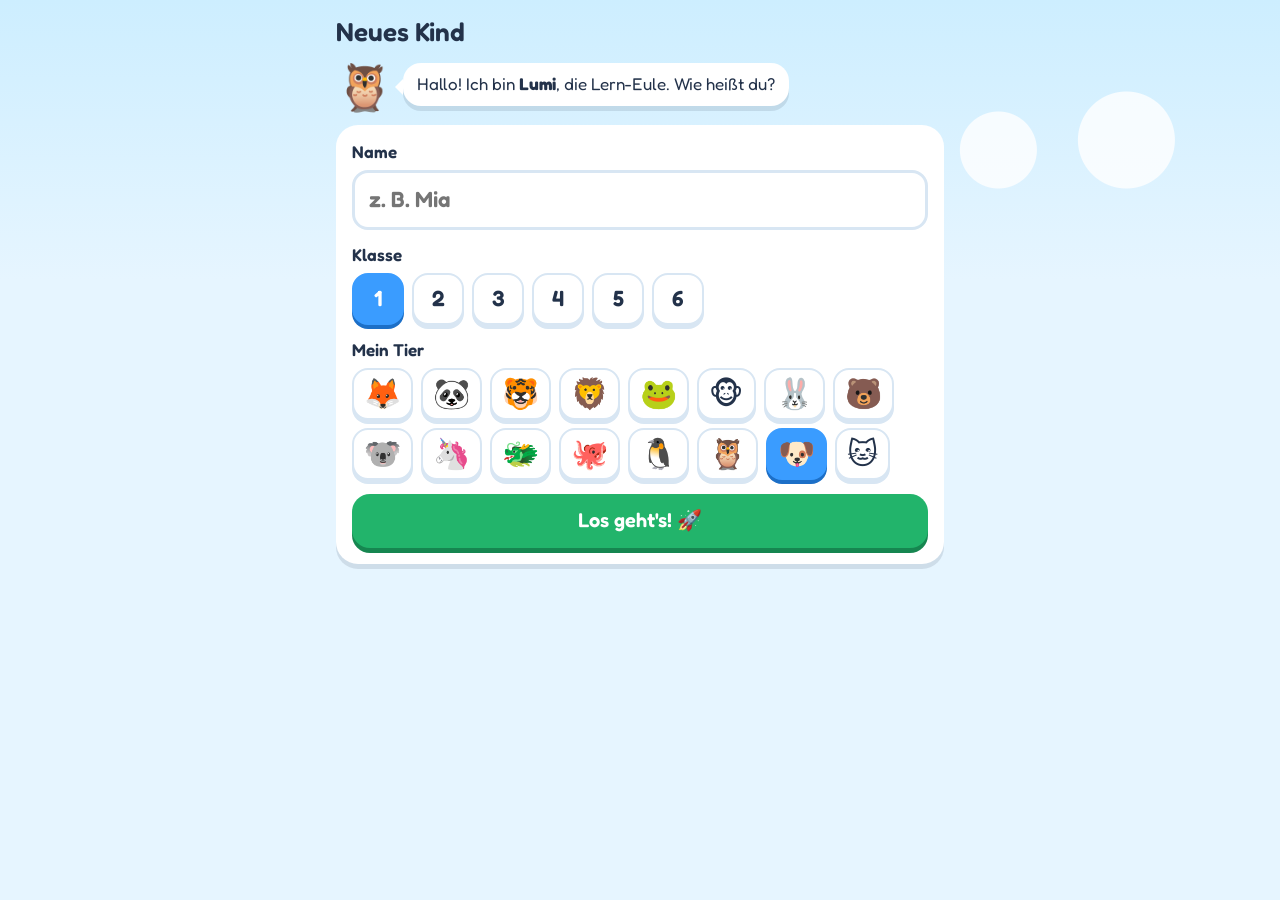
==== commit 981bb325: "1.13.2: Malfläche nur so breit wie das Blatt – daneben kann man scrollen Co-Authored-By: Claude Opus" ====
--- a/index.html
+++ b/index.html
@@ -342,6 +342,7 @@
 .streak-sub { color: #c4520a !important; font-weight: 700 !important; }
 .gallery img { cursor: pointer; }
 .gallery figure.cur img { box-shadow: 0 0 0 4px var(--org); }
+.paint-wrap canvas.paint { margin: 0 auto; }
 </style>
 <script>if("serviceWorker" in navigator){var hadSW=!!navigator.serviceWorker.controller,reloaded=false;navigator.serviceWorker.addEventListener("controllerchange",function(){if(hadSW&&!reloaded){reloaded=true;location.reload()}});addEventListener("load",function(){navigator.serviceWorker.register("sw.js",{updateViaCache:"none"}).then(function(r){r.update()}).catch(function(){})});document.addEventListener("visibilitychange",function(){if(document.visibilityState==="visible")navigator.serviceWorker.getRegistration().then(function(r){r&&r.update()})})}</script>
 </head><body>
@@ -1645,6 +1646,8 @@
   const pos = e => { const r = cv.getBoundingClientRect(); return [(e.clientX - r.left - ox) / pw, (e.clientY - r.top - oy) / ph]; };
 
   function size() {
+    // normale Ansicht: Malfläche nur so breit wie das Blatt, damit man links/rechts daneben die Seite scrollen kann (1.13.2)
+    if (!cv.classList.contains("full")) { cv.style.width = ""; const wrapW = cv.parentElement.clientWidth, h = cv.clientHeight; cv.style.width = Math.min(wrapW, Math.floor((h - 6) / doc.aspect) + 6) + "px"; }
     const r = cv.getBoundingClientRect();
     dpr = Math.min(devicePixelRatio || 1, 2.5);
     W = r.width; H = r.height;
@@ -1943,7 +1946,7 @@
 /* ======================= LERN-APP KLASSE 1–6 =======================
    Speicher: localStorage „lernapp_v1“ (alle Kinder), Bilder je Kind „lernapp_bilder_<id>“. */
 "use strict";
-const APP_VER = "1.13.1";
+const APP_VER = "1.13.2";
 const STORE = "lernapp_v1";
 
 /* ---------- Speicher ---------- */
